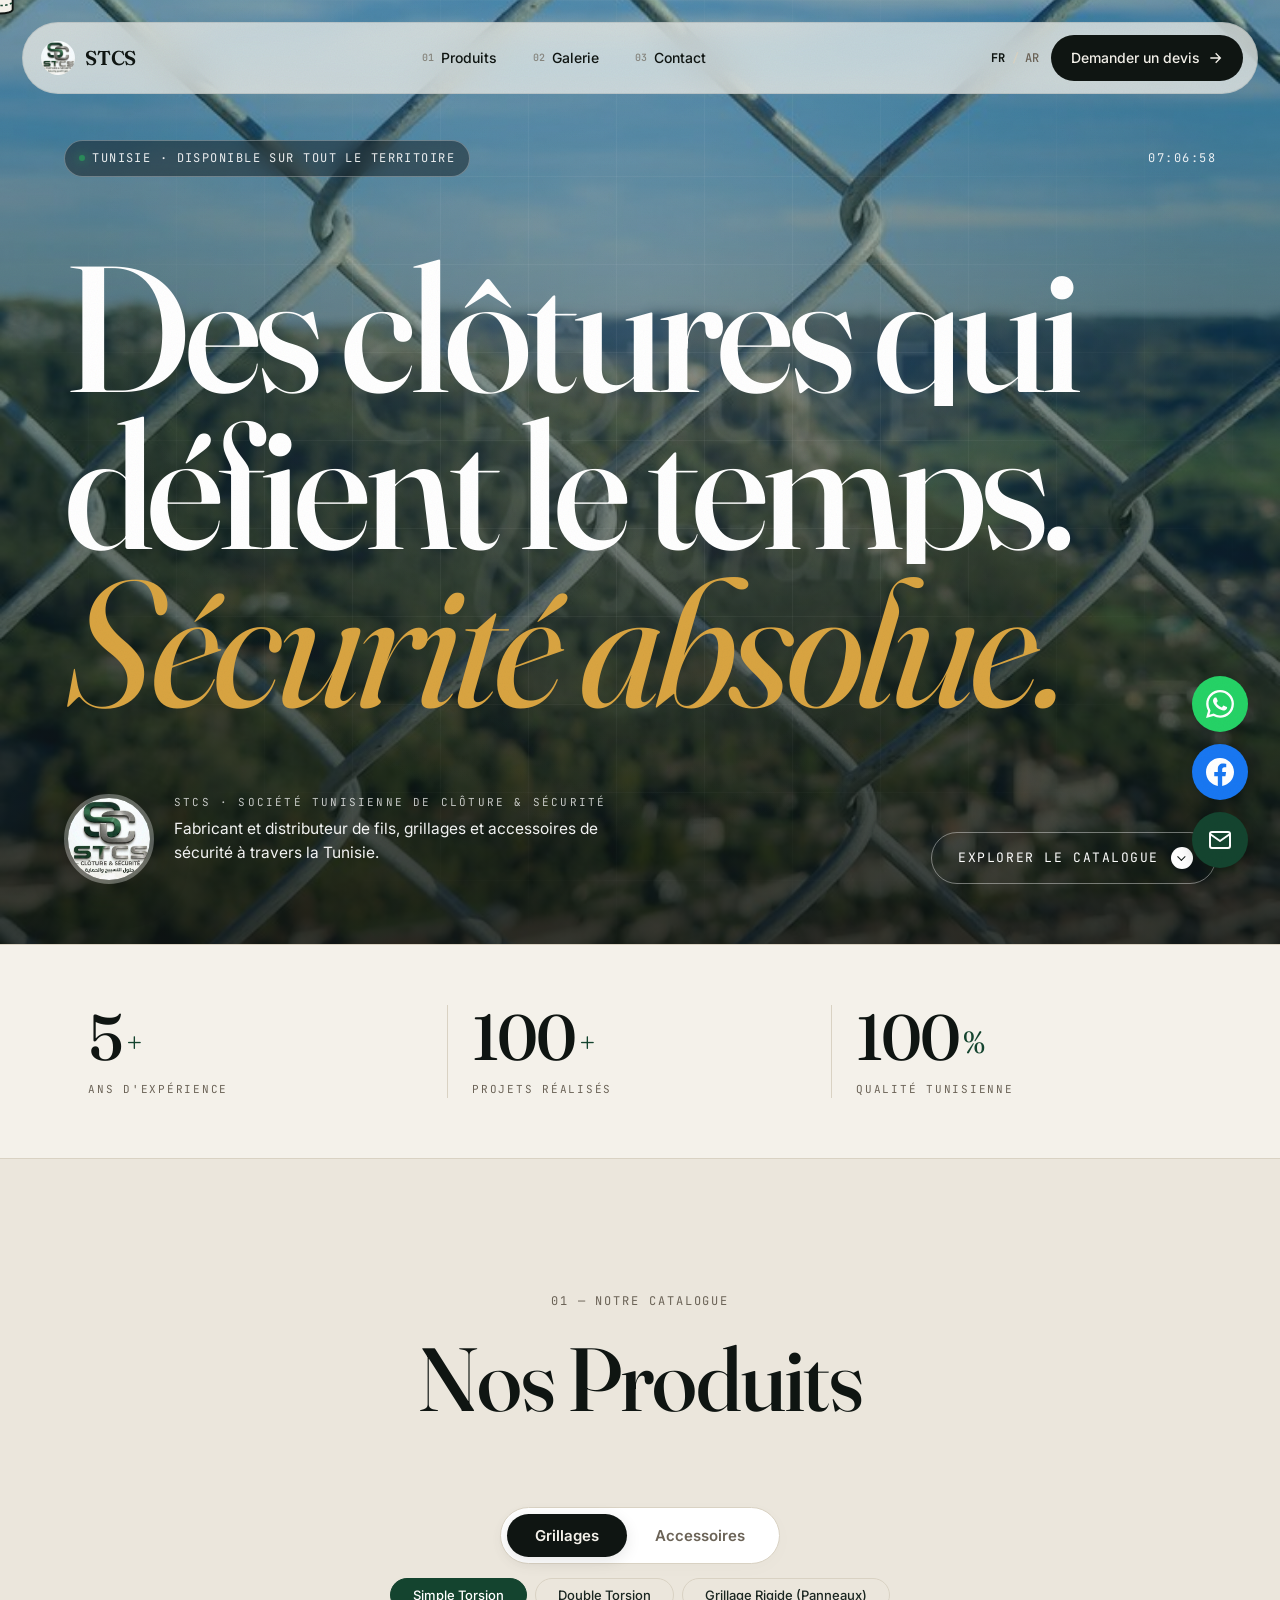
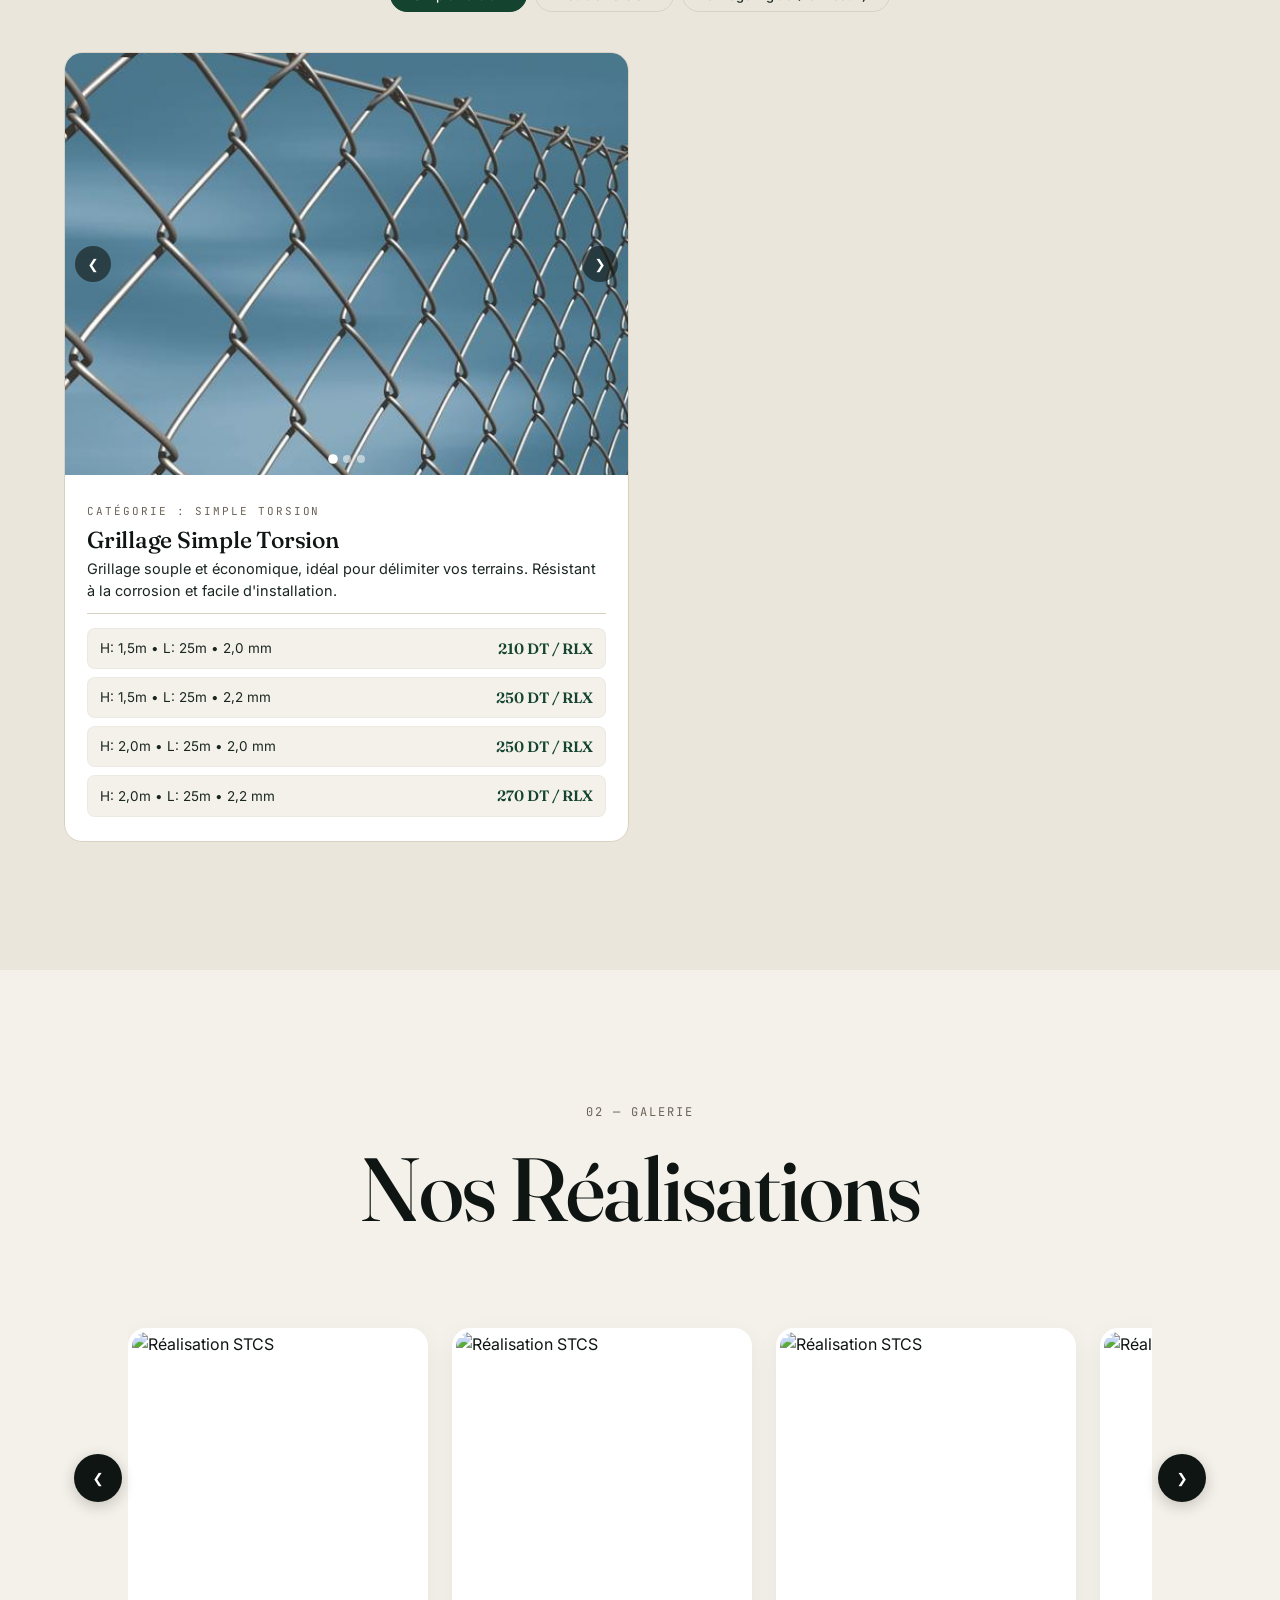
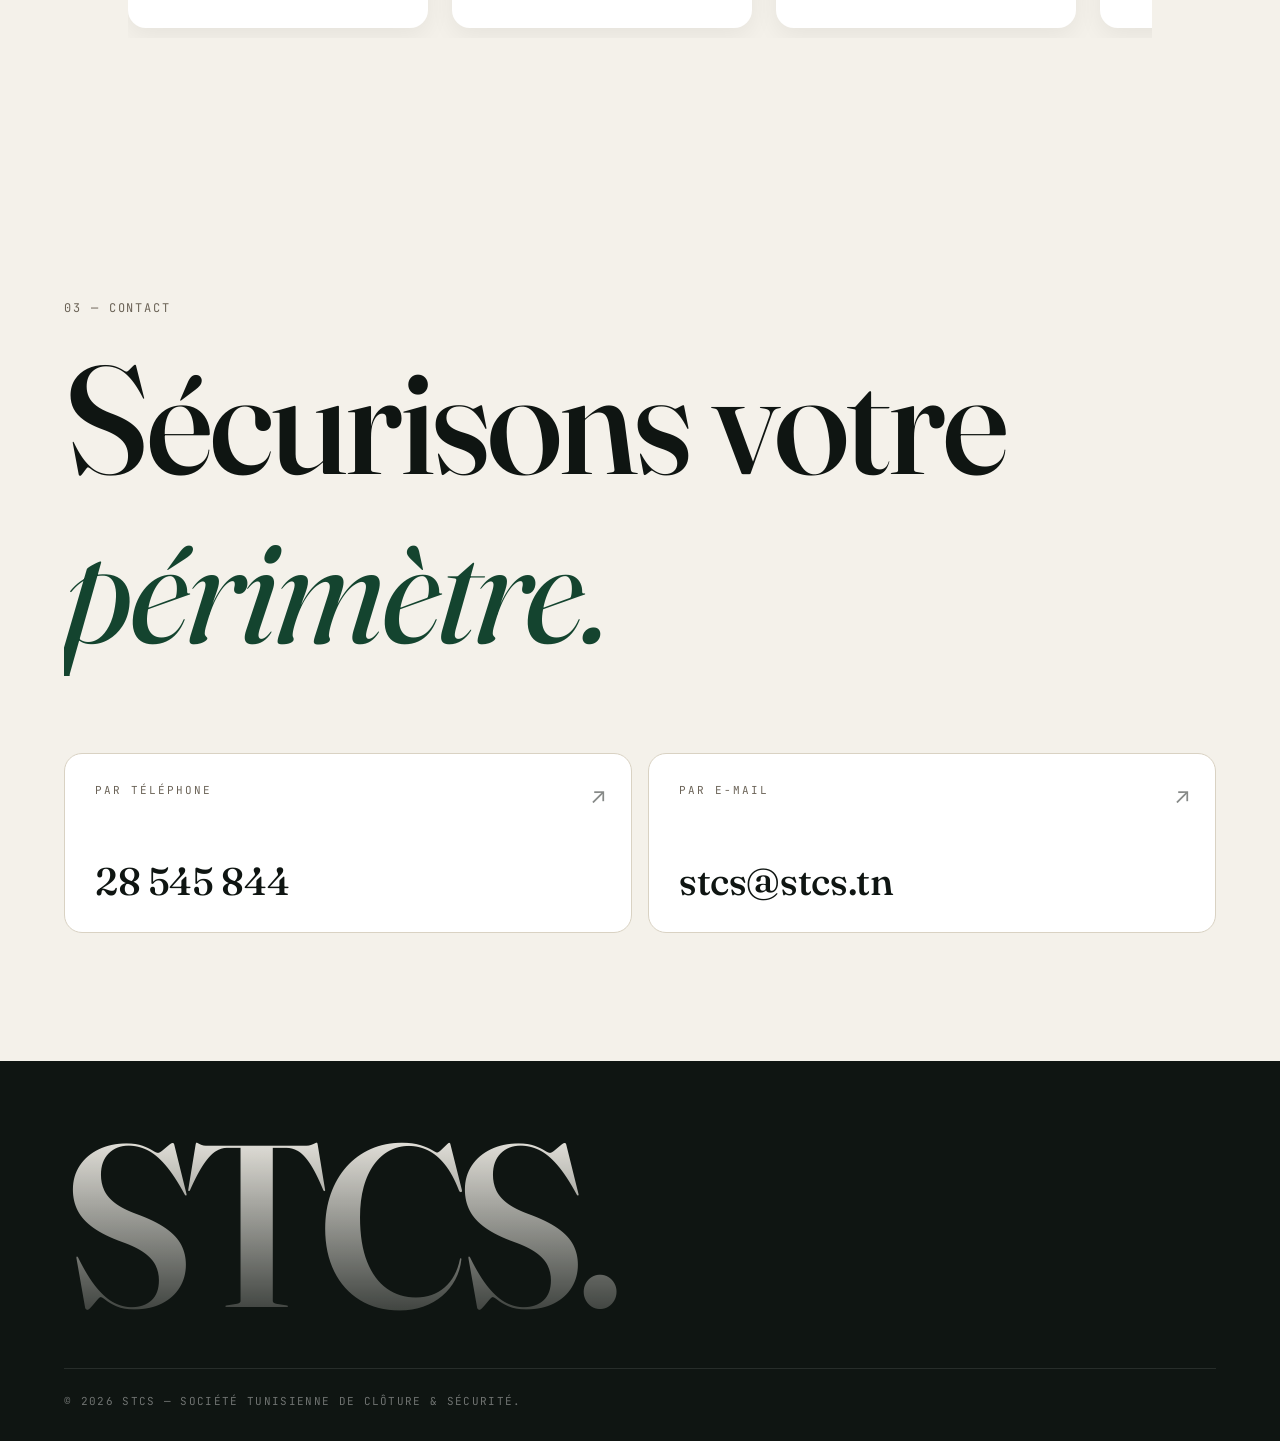
==== index.html @ 4948c21e "Update index.html" ====
<!doctype html>
<html lang="fr">
<head>
<meta charset="utf-8" />
<meta name="viewport" content="width=device-width,initial-scale=1" />
<title>STCS — Clôture & Sécurité</title>
<meta name="description" content="STCS — Société Tunisienne de Clôture & Sécurité. Grillage, fil galvanisé, fil barbelé et solutions de sécurité en Tunisie." />
<link rel="preconnect" href="https://fonts.googleapis.com">
<link rel="preconnect" href="https://fonts.gstatic.com" crossorigin>
<link href="https://fonts.googleapis.com/css2?family=Fraunces:opsz,wght@9..144,400;500;600;700&family=Inter:wght@300;400;500;600;700&family=JetBrains+Mono:wght@400;500&display=swap" rel="stylesheet">
<link rel="stylesheet" href="styles.css" />
<link rel="icon" type="image/jpeg" href="assets/brand/logo.jpg" />
</head>
<body>

<div class="grain" aria-hidden="true"></div>
<div class="cursor" id="cursor" aria-hidden="true"></div>
<div class="scroll-progress" id="scrollProgress" aria-hidden="true"></div>

<!-- Preloader -->
<div class="preloader" id="preloader">
  <div class="preloader-inner">
    <div class="preloader-logo">
      <span class="pl-letter">S</span><span class="pl-letter">T</span><span class="pl-letter">C</span><span class="pl-letter">S</span>
    </div>
    <div class="preloader-bar"><span></span></div>
    <p class="preloader-caption">Clôture &amp; Sécurité</p>
  </div>
</div>

<!-- NAV -->
<header class="nav" id="nav">
  <a href="#top" class="nav-brand">
    <img src="assets/brand/logo.jpg" alt="Logo STCS" />
    <span>STCS</span>
  </a>
  <nav class="nav-links">
    <a href="#products"><span>01</span> Produits</a>
    <a href="#gallery"><span>02</span> Galerie</a>
    <a href="#contact"><span>03</span> Contact</a>
  </nav>
  <div class="nav-actions">
    <div class="lang-switcher">
      <a href="index.html" class="active">FR</a>
      <span class="separator">/</span>
      <a href="index-ar.html">AR</a>
    </div>
    <a href="javascript:void(0)" onclick="ouvrirModale('modale-devis')" class="nav-cta">
      <span>Demander un devis</span>
      <svg viewBox="0 0 24 24" width="16" height="16" fill="none" stroke="currentColor" stroke-width="2"><path d="M5 12h14M13 5l7 7-7 7"/></svg>
    </a>
  </div>
</header>

<main id="top">

  <!-- HERO -->
  <section class="hero">
    <div class="hero-bg" aria-hidden="true">
      <div class="hero-overlay"></div>
      <div class="hero-grid"></div>
    </div>
    <div class="hero-meta">
      <span class="pill"><i></i> Tunisie · Disponible sur tout le territoire</span>
      <span class="clock" id="clock">--:--:--</span>
    </div>
    <h1 class="hero-title">
      <span class="line"><span class="reveal">Des clôtures qui</span></span>
      <span class="line"><span class="reveal">défient le temps.</span></span>
      <span class="line"><span class="reveal"><em>Sécurité absolue.</em></span></span>
    </h1>
    <div class="hero-foot">
      <div class="hero-brand">
        <img src="assets/brand/logo.jpg" alt="STCS logo" class="hero-logo" />
        <div>
          <p class="hero-kicker">STCS · Société Tunisienne de Clôture &amp; Sécurité</p>
          <p class="hero-sub">Fabricant et distributeur de fils, grillages et accessoires de sécurité à travers la Tunisie.</p>
        </div>
      </div>
      <a href="#products" class="scroll-hint">
        <span>Explorer le catalogue</span>
        <span class="scroll-hint-arrow"></span>
      </a>
    </div>
  </section>

  <!-- STATS -->
  <section class="stats">
    <div class="stat"><span class="stat-num">5</span><span class="plus">+</span><p>Ans d'expérience</p></div>
    <div class="stat"><span class="stat-num">100</span><span class="plus">+</span><p>Projets réalisés</p></div>
    <div class="stat"><span class="stat-num">100</span><span class="plus">%</span><p>Qualité tunisienne</p></div>
  </section>

  <!-- PRODUCTS & FILTERS -->
  <section class="products" id="products">
    <div class="section-head" style="text-align: center;">
      <span class="eyebrow">01 — Notre Catalogue</span>
      <h2 class="section-title" style="margin-bottom: 20px;">
        <span class="reveal-line">Nos Produits</span>
      </h2>
    </div>

    <!-- UI FILTRES -->
    <div class="catalog-filters">
      <div class="filter-group">
        <button class="filter-btn is-active" data-cat="grillages">Grillages</button>
        <button class="filter-btn" data-cat="accessoires">Accessoires</button>
      </div>
      <div class="sub-filter-group" id="subFilters">
        <button class="sub-filter-btn is-active" data-subcat="simple">Simple Torsion</button>
        <button class="sub-filter-btn" data-subcat="double">Double Torsion</button>
        <button class="sub-filter-btn" data-subcat="rigide">Grillage Rigide (Panneaux)</button>
      </div>
    </div>

    <div class="product-grid" id="productGrid">

      <!-- 1. Grillage Simple Torsion -->
      <article class="product-card" data-cat="grillages" data-subcat="simple">
        <div class="pc-media">
          <div class="carousel-container">
            <div class="carousel-slide"><img src="assets/products/simple%20torsion.jpg" alt="Grillage Simple Torsion" loading="lazy" /></div>
            <div class="carousel-slide"><img src="assets/products/simple%20torsion1.jpg" alt="Grillage Simple Torsion" loading="lazy" /></div>
            <div class="carousel-slide"><img src="assets/products/simple%20torsion2.jpg" alt="Grillage Simple Torsion" loading="lazy" /></div>
          </div>
          <button class="carousel-btn carousel-prev">&#10094;</button>
          <button class="carousel-btn carousel-next">&#10095;</button>
          <div class="carousel-dots">
            <button class="carousel-dot active"></button>
            <button class="carousel-dot"></button>
            <button class="carousel-dot"></button>
          </div>
        </div>
        <div class="pc-body">
          <div>
            <span class="pc-cat">Catégorie : Simple Torsion</span>
            <h3>Grillage Simple Torsion</h3>
            <p>Grillage souple et économique, idéal pour délimiter vos terrains. Résistant à la corrosion et facile d'installation.</p>
          </div>
          <div class="product-specs-list">
            <div class="spec-row"><span>H: 1,5m • L: 25m • 2,0 mm</span> <strong class="spec-price">210 DT / RLX</strong></div>
            <div class="spec-row"><span>H: 1,5m • L: 25m • 2,2 mm</span> <strong class="spec-price">250 DT / RLX</strong></div>
            <div class="spec-row"><span>H: 2,0m • L: 25m • 2,0 mm</span> <strong class="spec-price">250 DT / RLX</strong></div>
            <div class="spec-row"><span>H: 2,0m • L: 25m • 2,2 mm</span> <strong class="spec-price">270 DT / RLX</strong></div>
          </div>
        </div>
      </article>

      <!-- 2. Grillage Double Torsion -->
      <article class="product-card" data-cat="grillages" data-subcat="double" style="display:none;">
        <div class="pc-media">
          <div class="carousel-container">
            <div class="carousel-slide"><img src="assets/products/double%20torsion.jpg" alt="Grillage Double Torsion" loading="lazy" /></div>
            <div class="carousel-slide"><img src="assets/products/double%20torsion1.jpg" alt="Grillage Double Torsion" loading="lazy" /></div>
            <div class="carousel-slide"><img src="assets/products/double%20torsion2.png" alt="Grillage Double Torsion" loading="lazy" /></div>
          </div>
          <button class="carousel-btn carousel-prev">&#10094;</button>
          <button class="carousel-btn carousel-next">&#10095;</button>
          <div class="carousel-dots">
            <button class="carousel-dot active"></button>
            <button class="carousel-dot"></button>
            <button class="carousel-dot"></button>
          </div>
        </div>
        <div class="pc-body">
          <div>
            <span class="pc-cat">Catégorie : Double Torsion</span>
            <h3>Grillage Double Torsion</h3>
            <p>Maillage ultra-robuste conçu pour un usage intensif, les murs de soutènement et une protection maximale contre les intrusions.</p>
          </div>
          <div class="product-specs-list">
            <div class="spec-row"><span>H: 2,0m • L: 50m • 1,6 mm</span> <strong class="spec-price">320 DT / RLX</strong></div>
            <div class="spec-row"><span>H: 1,5m • L: 50m • 1,6 mm</span> <strong class="spec-price">220 DT / RLX</strong></div>
            <div class="spec-row"><span>G.M • H: 2,0m • L: 20m • 2,0 mm</span> <strong class="spec-price">135 DT / RLX</strong></div>
            <div class="spec-row"><span>G.M • H: 1,5m • L: 20m • 2,0 mm</span> <strong class="spec-price">120 DT / RLX</strong></div>
          </div>
        </div>
      </article>

      <!-- 3. Grillage Rigide (Panneaux) -->
      <article class="product-card" data-cat="grillages" data-subcat="rigide" style="display:none;">
        <div class="pc-media">
          <div class="carousel-container">
            <div class="carousel-slide"><img src="assets/products/panneau-1.jpg" alt="Panneau Rigide" loading="lazy" /></div>
            <div class="carousel-slide"><img src="assets/products/panneau-2.jpg" alt="Panneau Rigide" loading="lazy" /></div>
          </div>
          <button class="carousel-btn carousel-prev">&#10094;</button>
          <button class="carousel-btn carousel-next">&#10095;</button>
          <div class="carousel-dots">
            <button class="carousel-dot active"></button>
            <button class="carousel-dot"></button>
          </div>
        </div>
        <div class="pc-body">
          <div>
            <span class="pc-cat">Catégorie : Grillage Rigide</span>
            <h3>Panneaux Rigides</h3>
            <p>Clôture moderne en treillis soudé conçue pour allier robustesse, durabilité et apparence professionnelle.</p>
          </div>
          <div class="product-specs-list">
            <div class="spec-row"><span>H: 1,5m • L: 2,5m • 4 mm</span> <strong class="spec-price">140 DT / Panneau</strong></div>
            <div class="spec-row"><span>H: 2,0m • L: 2,5m • 4 mm</span> <strong class="spec-price">160 DT / Panneau</strong></div>
          </div>
        </div>
      </article>

      <!-- 4. Fil Barbelé -->
      <article class="product-card" data-cat="accessoires" style="display:none;">
        <div class="pc-media">
          <div class="carousel-container">
            <div class="carousel-slide"><img src="assets/products/fil-barbele-1.jpg" alt="Fil Barbelé" loading="lazy" /></div>
            <div class="carousel-slide"><img src="assets/products/fil-barbele-2.jpg" alt="Fil Barbelé" loading="lazy" /></div>
          </div>
          <button class="carousel-btn carousel-prev">&#10094;</button>
          <button class="carousel-btn carousel-next">&#10095;</button>
          <div class="carousel-dots">
            <button class="carousel-dot active"></button>
            <button class="carousel-dot"></button>
          </div>
        </div>
        <div class="pc-body">
          <div>
            <span class="pc-cat">Catégorie : Accessoires</span>
            <h3>Fil Barbelé</h3>
            <p>Fil barbelé offrant une résistance maximale. Commercialisé au rouleau (RLX) pour sécuriser vos périmètres.</p>
          </div>
          <div class="product-specs-list">
            <div class="spec-row"><span>Longueur : 200m • 1,6 mm</span> <strong class="spec-price">60 DT / RLX</strong></div>
            <div class="spec-row"><span>Longueur : 200m • 1,8 mm</span> <strong class="spec-price">80 DT / RLX</strong></div>
          </div>
        </div>
      </article>

      <!-- 5. Fil Galvanisé -->
      <article class="product-card" data-cat="accessoires" style="display:none;">
        <div class="pc-media">
          <div class="carousel-container">
            <div class="carousel-slide"><img src="assets/products/fil-galvanise-1.jpg" alt="Fil Galvanisé" loading="lazy" /></div>
            <div class="carousel-slide"><img src="assets/products/fil-galvanise-2.jpg" alt="Fil Galvanisé" loading="lazy" /></div>
            <div class="carousel-slide"><img src="assets/products/fil-galvanise-3.jpg" alt="Fil Galvanisé" loading="lazy" /></div>
          </div>
          <button class="carousel-btn carousel-prev">&#10094;</button>
          <button class="carousel-btn carousel-next">&#10095;</button>
          <div class="carousel-dots">
            <button class="carousel-dot active"></button>
            <button class="carousel-dot"></button>
            <button class="carousel-dot"></button>
          </div>
        </div>
        <div class="pc-body">
          <div>
            <span class="pc-cat">Catégorie : Accessoires</span>
            <h3>Fil Galvanisé</h3>
            <p>Fil lisse galvanisé à chaud, idéal comme fil de tension ou usage agricole. Vendu au poids (kg).</p>
          </div>
          <div class="product-specs-list">
            <div class="spec-row"><span>Épaisseur : 1,3 mm</span> <strong class="spec-price">6.5 DT / kg</strong></div>
            <div class="spec-row"><span>Épaisseur : 2,7 mm</span> <strong class="spec-price">6 DT / kg</strong></div>
            <div class="spec-row"><span>Épaisseur : 4,9 mm</span> <strong class="spec-price">5 DT / kg</strong></div>
          </div>
        </div>
      </article>

    </div>
  </section>

  <!-- GALERIE D'IMAGES SLIDER -->
  <section class="gallery" id="gallery">
    <div class="section-head" style="text-align: center;">
      <span class="eyebrow">02 — Galerie</span>
      <h2 class="section-title" style="margin-bottom: 20px;">
        <span class="reveal-line">Nos Réalisations</span>
      </h2>
    </div>
    
    <div class="gallery-slider-wrapper">
      <button class="gallery-arrow gallery-prev" aria-label="Précédent">&#10094;</button>
      
      <div class="gallery-track" id="galleryTrack">
        <!-- Les noms de fichiers doivent correspondre exactement à ceux présents dans le dossier images-catalogue -->
        <div class="gallery-item"><img src="assets/images-catalogue/20982cc2-c19c-4219-8c89-cc1c63fee3d7.jpg" alt="Réalisation STCS" loading="lazy"></div>
        <div class="gallery-item"><img src="assets/images-catalogue/3bbed116-a3bd-44f8-a8c8-9ad8b4cfa02e.jpg" alt="Réalisation STCS" loading="lazy"></div>
        <div class="gallery-item"><img src="assets/images-catalogue/3d64b174-d910-4d99-a7f7-183e6d06b529.jpg" alt="Réalisation STCS" loading="lazy"></div>
        <div class="gallery-item"><img src="assets/images-catalogue/3ecfc0c2-a2b8-41d0-ab72-cc8af019879b.jpg" alt="Réalisation STCS" loading="lazy"></div>
        <div class="gallery-item"><img src="assets/images-catalogue/520d0a71-1371-4eac-9f3b-93aa6c4d9c35.jpg" alt="Réalisation STCS" loading="lazy"></div>
        <div class="gallery-item"><img src="assets/images-catalogue/540ce16c-b070-4b2f-814c-90aeb300b769.jpg" alt="Réalisation STCS" loading="lazy"></div>
        <div class="gallery-item"><img src="assets/images-catalogue/54de8536-58e6-4b68-af38-03b752409057.jpg" alt="Réalisation STCS" loading="lazy"></div>
        <div class="gallery-item"><img src="assets/images-catalogue/61843a8c-b379-45bf-be97-400a5e32a5f9.jpg" alt="Réalisation STCS" loading="lazy"></div>
        <div class="gallery-item"><img src="assets/images-catalogue/6b3ff609-3665-49e1-aca3-527490ded0ed.jpg" alt="Réalisation STCS" loading="lazy"></div>
        <div class="gallery-item"><img src="assets/images-catalogue/76d2297f-5da6-4991-bf80-dba9a239b669.jpg" alt="Réalisation STCS" loading="lazy"></div>
        <div class="gallery-item"><img src="assets/images-catalogue/a3a17b51-1d09-4101-9da6-70420243a998.jpg" alt="Réalisation STCS" loading="lazy"></div>
        <div class="gallery-item"><img src="assets/images-catalogue/a8155929-8661-4ff7-803f-c7968302a473.jpg" alt="Réalisation STCS" loading="lazy"></div>
        <div class="gallery-item"><img src="assets/images-catalogue/b02d3769-f992-401d-81f5-24158449786b.jpg" alt="Réalisation STCS" loading="lazy"></div>
        <div class="gallery-item"><img src="assets/images-catalogue/b755da51-4420-4193-8458-62cc646b0237.jpg" alt="Réalisation STCS" loading="lazy"></div>
        <div class="gallery-item"><img src="assets/images-catalogue/b999b80c-f826-44c4-afe3-ed36bea50bb5.jpg" alt="Réalisation STCS" loading="lazy"></div>
        <div class="gallery-item"><img src="assets/images-catalogue/bc7624f3-8d6f-4463-b8bb-d7a6725439ed.jpg" alt="Réalisation STCS" loading="lazy"></div>
        <div class="gallery-item"><img src="assets/images-catalogue/bcebdb94-44e9-4076-ab97-23f984b6860d.jpg" alt="Réalisation STCS" loading="lazy"></div>
        <div class="gallery-item"><img src="assets/images-catalogue/cef9cb5e-80ea-44fc-8cd5-2a4676541f6e.jpg" alt="Réalisation STCS" loading="lazy"></div>
        <div class="gallery-item"><img src="assets/images-catalogue/defe9818-6178-4f75-b6ed-91019d9abf98.jpg" alt="Réalisation STCS" loading="lazy"></div>
        <div class="gallery-item"><img src="assets/images-catalogue/e4e7de17-d385-4b2a-be4e-e73ed8fd98ee.jpg" alt="Réalisation STCS" loading="lazy"></div>
        <div class="gallery-item"><img src="assets/images-catalogue/ffaed66a-e999-4f5f-b8d8-3370283713b5.jpg" alt="Réalisation STCS" loading="lazy"></div>
      </div>
      
      <button class="gallery-arrow gallery-next" aria-label="Suivant">&#10095;</button>
    </div>
  </section>

  <!-- CONTACT -->
  <section class="contact" id="contact">
    <div class="section-head">
      <span class="eyebrow">03 — Contact</span>
      <h2 class="section-title section-title--xl"><span class="reveal-line">Sécurisons votre</span><span class="reveal-line"><em>périmètre.</em></span></h2>
    </div>
    <div class="contact-grid">
      <a class="contact-tile" href="tel:+21628545844"><span class="ct-label">Par téléphone</span><strong dir="ltr">28 545 844</strong><span class="ct-arrow">↗</span></a>
      <a class="contact-tile" href="mailto:stcs@stcs.tn"><span class="ct-label">Par e-mail</span><strong dir="ltr">stcs@stcs.tn</strong><span class="ct-arrow">↗</span></a>
    </div>
  </section>

  <!-- FOOTER -->
  <footer class="footer">
    <div class="footer-top"><h3 class="footer-mark">STCS.</h3></div>
    <div class="footer-bottom"><span>© <span id="year"></span> STCS — Société Tunisienne de Clôture &amp; Sécurité.</span></div>
  </footer>
</main>

<!-- LIGHTBOX GALERIE -->
<div id="lightbox" class="lightbox">
  <span class="lightbox-close" aria-label="Fermer">&times;</span>
  <button class="lightbox-btn lightbox-prev" aria-label="Précédent">&#10094;</button>
  <img id="lightbox-img" src="" alt="Image agrandie" />
  <button class="lightbox-btn lightbox-next" aria-label="Suivant">&#10095;</button>
</div>

<!-- MODALE DEVIS MULTI-ARTICLES -->
<div id="modale-devis" class="modale">
  <div class="modale-contenu" style="max-width: 550px;">
    <span class="modale-fermer" onclick="fermerModale('modale-devis')">&times;</span>
    <div class="modale-header">
      <h3>Calculateur de Devis</h3>
    </div>
    
    <div style="display: flex; flex-direction: column; gap: 16px; padding-bottom: 20px; border-bottom: 2px solid var(--line);">
      <div>
        <label for="devis-produit" style="font-size: 14px; font-weight: 500; color: var(--ink); margin-bottom: 8px; display: block;">1. Choisissez votre produit</label>
        <select id="devis-produit" style="width: 100%; padding: 12px; border-radius: 8px; border: 1px solid var(--line); font-family: var(--f-sans);">
          <optgroup label="Grillage Simple Torsion">
            <option value="st-1" data-longueur="25" data-prix="210" data-unite="rouleaux">Simple Torsion (H:1,5m / 2,0mm) - 210 DT</option>
            <option value="st-2" data-longueur="25" data-prix="250" data-unite="rouleaux">Simple Torsion (H:1,5m / 2,2mm) - 250 DT</option>
            <option value="st-3" data-longueur="25" data-prix="250" data-unite="rouleaux">Simple Torsion (H:2,0m / 2,0mm) - 250 DT</option>
            <option value="st-4" data-longueur="25" data-prix="270" data-unite="rouleaux">Simple Torsion (H:2,0m / 2,2mm) - 270 DT</option>
          </optgroup>
          <optgroup label="Grillage Double Torsion">
            <option value="dt-1" data-longueur="50" data-prix="320" data-unite="rouleaux">Double Torsion (H:2,0m / 1,6mm) - 320 DT</option>
            <option value="dt-2" data-longueur="50" data-prix="220" data-unite="rouleaux">Double Torsion (H:1,5m / 1,6mm) - 220 DT</option>
            <option value="dt-3" data-longueur="20" data-prix="135" data-unite="rouleaux">Double Torsion G.M (H:2,0m / 2,0mm) - 135 DT</option>
            <option value="dt-4" data-longueur="20" data-prix="120" data-unite="rouleaux">Double Torsion G.M (H:1,5m / 2,0mm) - 120 DT</option>
          </optgroup>
          <optgroup label="Panneaux Rigides">
            <option value="pr-1" data-longueur="2.5" data-prix="140" data-unite="panneaux">Panneau Rigide (H:1,5m / 4mm) - 140 DT</option>
            <option value="pr-2" data-longueur="2.5" data-prix="160" data-unite="panneaux">Panneau Rigide (H:2,0m / 4mm) - 160 DT</option>
          </optgroup>
          <optgroup label="Accessoires (Fils)">
            <option value="fb-1" data-longueur="200" data-prix="60" data-unite="rouleaux">Fil Barbelé (200m / 1,6mm) - 60 DT</option>
            <option value="fb-2" data-longueur="200" data-prix="80" data-unite="rouleaux">Fil Barbelé (200m / 1,8mm) - 80 DT</option>
            <option value="fg-1" data-longueur="1" data-prix="6.5" data-unite="kg">Fil Galvanisé (1,3mm) - 6.5 DT / kg</option>
            <option value="fg-2" data-longueur="1" data-prix="6" data-unite="kg">Fil Galvanisé (2,7mm) - 6.0 DT / kg</option>
            <option value="fg-3" data-longueur="1" data-prix="5" data-unite="kg">Fil Galvanisé (4,9mm) - 5.0 DT / kg</option>
          </optgroup>
        </select>
      </div>

      <div>
        <label for="devis-longueur" style="font-size: 14px; font-weight: 500; color: var(--ink); margin-bottom: 8px; display: block;">2. Périmètre (en m) ou Quantité (en kg)</label>
        <input type="number" id="devis-longueur" placeholder="Ex: 580 (mètres) ou 15 (kg)" min="1" style="width: 100%; padding: 12px; border-radius: 8px; border: 1px solid var(--line); font-family: var(--f-sans);">
      </div>

      <button onclick="ajouterArticleDevis()" style="background: var(--bg-2); color: var(--ink); border: 1px solid var(--line); padding: 12px; border-radius: 100px; font-weight: 600; font-size: 14px; cursor: pointer; transition: background 0.3s;">
        + Ajouter cet article
      </button>
    </div>

    <div id="zone-panier" style="display: none; padding-top: 20px;">
      <h4 style="margin: 0 0 16px; font-family: var(--f-display); color: var(--ink); font-size: 20px;">Détails de votre devis</h4>
      
      <ul id="panier-liste" style="list-style: none; padding: 0; margin: 0 0 20px; max-height: 250px; overflow-y: auto;"></ul>

      <div style="background: var(--bg-2); padding: 16px 20px; border-radius: 12px; display: flex; justify-content: space-between; align-items: center; margin-bottom: 16px;">
        <span style="font-weight: 600; color: var(--ink-2);">Prix Total Estimé :</span>
        <strong id="panier-total-prix" style="font-size: 22px; color: var(--ink);">0.00 DT</strong>
      </div>

      <button onclick="finaliserDemandeDevis()" style="width: 100%; background: var(--green); color: var(--white); padding: 16px; border-radius: 100px; font-weight: 600; font-size: 16px; cursor: pointer; border: none; transition: background 0.3s; display: flex; justify-content: center; align-items: center; gap: 8px;">
        Demander un devis final
        <svg viewBox="0 0 24 24" width="18" height="18" fill="none" stroke="currentColor" stroke-width="2"><path d="M5 12h14M13 5l7 7-7 7"/></svg>
      </button>
    </div>
  </div>
</div>

<!-- BOUTONS SOCIAUX FLOTTANTS -->
<div class="social-float">
  <a href="https://wa.me/21628545844" class="social-btn social-btn--wa" target="_blank" rel="noopener noreferrer" aria-label="Contactez-nous sur WhatsApp">
    <svg viewBox="0 0 24 24" width="28" height="28" fill="currentColor"><path d="M17.472 14.382c-.297-.149-1.758-.867-2.03-.967-.273-.099-.471-.148-.67.15-.197.297-.767.966-.94 1.164-.173.199-.347.223-.644.075-.297-.15-1.255-.463-2.39-1.475-.883-.788-1.48-1.761-1.653-2.059-.173-.297-.018-.458.13-.606.134-.133.298-.347.446-.52.149-.174.198-.298.298-.497.099-.198.05-.371-.025-.52-.075-.149-.669-1.612-.916-2.207-.242-.579-.487-.5-.669-.51a12.8 12.8 0 0 0-.57-.01c-.198 0-.52.074-.792.372-.272.297-1.04 1.016-1.04 2.479 0 1.462 1.065 2.875 1.213 3.074.149.198 2.096 3.2 5.077 4.487.709.306 1.262.489 1.694.625.712.227 1.36.195 1.871.118.571-.085 1.758-.719 2.006-1.413.248-.694.248-1.289.173-1.413-.074-.124-.272-.198-.57-.347m-5.421 7.403h-.004a9.87 9.87 0 0 1-5.031-1.378l-.361-.214-3.741.982.998-3.648-.235-.374a9.86 9.86 0 0 1-1.51-5.26c.001-5.45 4.436-9.884 9.888-9.884 2.64 0 5.122 1.03 6.988 2.898a9.825 9.825 0 0 1 2.893 6.994c-.003 5.45-4.437 9.884-9.885 9.884m8.413-18.297A11.815 11.815 0 0 0 12.05 0C5.495 0 .16 5.335.157 11.892c0 2.096.547 4.142 1.588 5.945L.057 24l6.305-1.654a11.882 11.882 0 0 0 5.683 1.448h.005c6.554 0 11.89-5.335 11.893-11.893a11.821 11.821 0 0 0-3.48-8.413Z"/></svg>
  </a>
  <a href="https://www.facebook.com/profile.php?id=61593095852095" class="social-btn social-btn--fb" target="_blank" rel="noopener noreferrer" aria-label="Visitez notre page Facebook">
    <svg viewBox="0 0 24 24" width="28" height="28" fill="currentColor"><path d="M24 12.073c0-6.627-5.373-12-12-12s-12 5.373-12 12c0 5.99 4.388 10.954 10.125 11.854v-8.385H7.078v-3.469h3.047V9.43c0-3.007 1.792-4.669 4.533-4.669 1.312 0 2.686.235 2.686.235v2.953H15.83c-1.491 0-1.956.925-1.956 1.874v2.25h3.328l-.532 3.469h-2.796v8.385C19.612 23.027 24 18.062 24 12.073z"/></svg>
  </a>
  <a href="mailto:stcs@stcs.tn" class="social-btn social-btn--mail" aria-label="Envoyez-nous un e-mail">
    <svg viewBox="0 0 24 24" width="24" height="24" fill="none" stroke="currentColor" stroke-width="2" stroke-linecap="round" stroke-linejoin="round"><path d="M4 4h16c1.1 0 2 .9 2 2v12c0 1.1-.9 2-2 2H4c-1.1 0-2-.9-2-2V6c0-1.1.9-2 2-2z"></path><polyline points="22,6 12,13 2,6"></polyline></svg>
  </a>
</div>

<script src="https://unpkg.com/@studio-freight/lenis@1.0.42/dist/lenis.min.js"></script>
<script src="script.js"></script>
</body>
</html>
---- styles.css ----
/* ============================================
   STCS — Portfolio site
   Palette: deep green + metallic silver + cream
   ============================================ */

/* ---------- Tokens ---------- */
:root{
  --bg: #f4f1ea;         
  --bg-2: #ebe6dc;
  --ink: #0f1512;        
  --ink-2: #1a2621;
  --mute: #6b6357;
  --line: #d9d2c3;
  --green: #14442f;      
  --green-2: #1c5a3e;
  --green-glow: #2a8a5a;
  --silver: #b8bcbe;
  --silver-2: #8e9497;
  --accent: #d9a441;     
  --white: #ffffff;

  --f-display: "Fraunces", ui-serif, Georgia, serif;
  --f-sans: "Inter", ui-sans-serif, system-ui, sans-serif;
  --f-mono: "JetBrains Mono", ui-monospace, monospace;

  --pad-x: clamp(20px, 5vw, 80px);
  --radius: 18px;
  --ease: cubic-bezier(.2,.7,.15,1);
  --ease-out: cubic-bezier(.16,1,.3,1);
}

/* ---------- Base ---------- */
*, *::before, *::after { box-sizing: border-box; }
html, body { margin:0; padding:0; }
html { -webkit-font-smoothing: antialiased; text-rendering: optimizeLegibility; scroll-behavior:auto; }
body{
  background: var(--bg);
  color: var(--ink);
  font-family: var(--f-sans);
  font-size: 16px;
  line-height: 1.55;
  overflow-x: hidden;
  cursor: none;
}
a { color: inherit; text-decoration: none; }
img { display:block; max-width:100%; height:auto; }
button { font-family: inherit; cursor: none; border: none; background: none; }
::selection { background: var(--green); color: var(--bg); }

/* Lenis */
html.lenis { height: auto; }
.lenis.lenis-smooth { scroll-behavior: auto !important; }
.lenis.lenis-smooth [data-lenis-prevent] { overscroll-behavior: contain; }
.lenis.lenis-stopped { overflow: hidden; }

section { padding: clamp(80px,10vw,140px) var(--pad-x); position: relative; }
.eyebrow{
  font-family: var(--f-mono);
  font-size: 12px;
  letter-spacing: .16em;
  text-transform: uppercase;
  color: var(--mute);
  display:inline-flex; align-items:center; gap:.6em;
}
.eyebrow--light { color: rgba(255,255,255,.65); }
.section-head { max-width: 1400px; margin: 0 auto clamp(40px, 6vw, 80px); }
.section-title{
  font-family: var(--f-display);
  font-weight: 500;
  font-size: clamp(42px, 7vw, 108px);
  line-height: .95;
  letter-spacing: -0.02em;
  margin: 20px 0 0;
  color: var(--ink);
}
.section-title em { font-style: italic; color: var(--green); font-weight: 400; }
.section-title--light { color: var(--bg); }
.section-title--light em { color: var(--accent); }
.section-title--xl { font-size: clamp(56px, 12vw, 200px); }
.reveal-line { display:block; overflow:hidden; }

.lead{
  font-family: var(--f-display);
  font-size: clamp(20px, 1.6vw, 26px);
  font-weight: 400;
  line-height: 1.45;
  color: var(--ink-2);
  max-width: 60ch;
}
.lead--light { color: rgba(255,255,255,.86); }

/* ---------- Grain & cursor ---------- */
.grain{
  position: fixed; inset: 0; pointer-events: none; z-index: 9998;
  opacity: .06; mix-blend-mode: multiply;
  background-image: url("data:image/svg+xml;utf8,<svg xmlns='http://www.w3.org/2000/svg' width='240' height='240'><filter id='n'><feTurbulence type='fractalNoise' baseFrequency='0.85' numOctaves='2' stitchTiles='stitch'/></filter><rect width='100%25' height='100%25' filter='url(%23n)'/></svg>");
}
.scroll-progress{
  position: fixed; top:0; left:0; height:2px; width:0%;
  background: linear-gradient(90deg, var(--green), var(--accent));
  z-index: 9999; transition: width .1s linear;
}
.cursor{
  position: fixed; top: 0; left: 0; width: 38px; height: 38px; pointer-events: none; z-index: 9999;
  transform: translate(-50%, -50%);
  opacity: 1;
  background-image: url("data:image/svg+xml,%3Csvg xmlns='http://www.w3.org/2000/svg' viewBox='0 0 24 24' fill='none'%3E%3Cellipse cx='12' cy='5' rx='8' ry='2.5' fill='%23b8bcbe' stroke='%230f1512' stroke-width='1.2'/%3E%3Cpath d='M4 5v13c0 1.38 3.58 2.5 8 2.5s8-1.12 8-2.5V5' fill='%23f4f1ea' stroke='%230f1512' stroke-width='1.2'/%3E%3Cpath d='M4 9c0 1.38 3.58 2.5 8 2.5s8-1.12 8-2.5M4 13c0 1.38 3.58 2.5 8 2.5s8-1.12 8-2.5' stroke='%2314442f' stroke-width='1' stroke-dasharray='1.5 1.5'/%3E%3C/svg%3E");
  background-repeat: no-repeat; background-position: center; background-size: contain;
  filter: drop-shadow(0 3px 6px rgba(0,0,0,0.3));
  transition: transform 0.15s ease;
}
.cursor.is-hover { transform: translate(-50%, -50%) scale(1.35) rotate(10deg); }
@media (hover: none){ .cursor { display: none; } body { cursor: auto; } a, button { cursor: pointer; } }

/* ---------- Floating Social Buttons ---------- */
.social-float {
  position: fixed; bottom: 2rem; right: 2rem;
  display: flex; flex-direction: column; gap: 12px;
  z-index: 1000;
}
.social-btn {
  width: 56px; height: 56px; border-radius: 50%;
  display: flex; align-items: center; justify-content: center;
  color: #fff; transition: transform 0.3s ease, box-shadow 0.3s ease, background 0.3s;
  box-shadow: 0 4px 15px rgba(0, 0, 0, 0.2); cursor: pointer;
}
.social-btn:hover { transform: translateY(-3px) scale(1.05); }
.social-btn--wa { background-color: #25D366; }
.social-btn--wa:hover { box-shadow: 0 6px 20px rgba(37, 211, 102, 0.6); }
.social-btn--fb { background-color: #1877F2; }
.social-btn--fb:hover { box-shadow: 0 6px 20px rgba(24, 119, 242, 0.6); }
.social-btn--mail { background-color: var(--green); }
.social-btn--mail:hover { box-shadow: 0 6px 20px rgba(20, 68, 47, 0.6); }
@media (max-width: 640px){
  .social-btn { width: 50px; height: 50px; }
  .social-float { bottom: 1.5rem; right: 1.5rem; }
}

/* ---------- Preloader ---------- */
.preloader{
  position: fixed; inset: 0; background: var(--ink); z-index: 10000;
  display: grid; place-items: center; color: var(--bg);
  transition: transform .9s var(--ease-out), opacity .5s ease .7s;
}
.preloader.is-done { transform: translateY(-100%); opacity: 0; pointer-events: none; }
.preloader-inner{ text-align:center; }
.preloader-logo{
  font-family: var(--f-display); font-weight: 600;
  font-size: clamp(60px, 12vw, 140px); letter-spacing: -.03em; line-height:1;
  display:flex; justify-content:center; gap: .08em;
}
.pl-letter { display:inline-block; opacity:0; transform: translateY(60%); animation: plUp .7s var(--ease-out) forwards; }
.pl-letter:nth-child(1){ animation-delay:.05s; }
.pl-letter:nth-child(2){ animation-delay:.15s; }
.pl-letter:nth-child(3){ animation-delay:.25s; color: var(--green-glow); }
.pl-letter:nth-child(4){ animation-delay:.35s; }
@keyframes plUp { to { opacity:1; transform: translateY(0);} }
.preloader-bar{
  margin: 32px auto 0; width: 200px; height:1px; background: rgba(255,255,255,.15); overflow:hidden;
}
.preloader-bar span{
  display:block; height:100%; width:0; background: var(--bg);
  animation: plBar 1.2s var(--ease-out) forwards .3s;
}
@keyframes plBar { to { width: 100%; } }
.preloader-caption{
  margin-top: 20px; font-family: var(--f-mono); font-size: 11px; letter-spacing: .3em;
  text-transform: uppercase; color: rgba(255,255,255,.5);
  opacity:0; animation: plFade .6s ease forwards .8s;
}
@keyframes plFade { to { opacity:1; } }

/* ---------- Nav ---------- */
.nav{
  position: fixed; top: 22px; left: 22px; right: 22px; z-index: 100;
  display: flex; align-items: center; justify-content: space-between;
  padding: 12px 14px 12px 18px;
  background: rgba(244,241,234,.72);
  backdrop-filter: blur(18px) saturate(1.2);
  -webkit-backdrop-filter: blur(18px) saturate(1.2);
  border: 1px solid rgba(15,21,18,.08);
  border-radius: 100px;
  transition: transform .5s var(--ease), background .3s, box-shadow .3s;
}
.nav.is-hidden { transform: translateY(-120%); }
.nav.is-scrolled { box-shadow: 0 10px 40px -20px rgba(0,0,0,.15); }
.nav-brand{
  display:flex; align-items:center; gap: 10px;
  font-family: var(--f-display); font-weight: 600; font-size: 20px; letter-spacing: -.01em;
}
.nav-brand img{ width: 34px; height: 34px; border-radius: 50%; object-fit: cover; }
.nav-links{ display:flex; gap: 4px; }
.nav-links a{
  padding: 10px 16px; border-radius: 100px; font-size: 14px; font-weight: 500;
  display:inline-flex; align-items:center; gap:.5em; transition: background .25s, color .25s;
  color: var(--ink);
}
.nav-links a span{ font-family: var(--f-mono); font-size: 10px; color: var(--mute); opacity:.7; }
.nav-links a:hover{ background: rgba(15,21,18,.06); }
.nav-actions { display: flex; align-items: center; gap: 12px; }
.lang-switcher { display: flex; align-items: center; gap: 0.4rem; font-family: var(--f-mono); font-size: 12px; font-weight: 500; }
.lang-switcher a { color: var(--mute); transition: color 0.3s ease; }
.lang-switcher a:hover, .lang-switcher a.active { color: var(--ink); font-weight: 700; }
.lang-switcher .separator { color: var(--line); }

.nav-cta{
  display:inline-flex; align-items:center; gap:.5em;
  background: var(--ink); color: var(--bg);
  padding: 12px 20px; border-radius: 100px; font-size: 14px; font-weight: 500;
  transition: transform .3s var(--ease), background .3s;
}
.nav-cta:hover{ background: var(--green); }
.nav-cta svg{ transition: transform .3s var(--ease); }
.nav-cta:hover svg{ transform: translateX(3px); }
@media (max-width: 900px){
  .nav-links { display: none; }
  .nav{ padding: 10px 10px 10px 14px; }
}

/* ---------- Hero ---------- */
.hero{
  min-height: 100svh; padding-top: 120px; padding-bottom: 60px;
  display: flex; flex-direction: column; justify-content: space-between;
  position: relative; overflow: hidden; color: var(--white);
}
.hero-bg{ 
  position:absolute; inset:0; z-index:0; pointer-events:none; 
  background-image: url('assets/products/simple%20torsion1.jpg');
  background-size: cover; background-position: center;
}
.hero-overlay {
  position: absolute; inset: 0;
  background: 
    radial-gradient(circle at 50% 30%, rgba(255, 255, 255, 0.15) 0%, transparent 60%),
    linear-gradient(to bottom, rgba(20, 68, 47, 0.35), rgba(15, 21, 18, 0.85));
  z-index: 1;
}
.hero-grid{
  position:absolute; inset:0; z-index: 2;
  background-image: linear-gradient(rgba(255,255,255,.05) 1px, transparent 1px), linear-gradient(90deg, rgba(255,255,255,.05) 1px, transparent 1px);
  background-size: 88px 88px;
  mask-image: radial-gradient(ellipse at 50% 40%, #000 30%, transparent 75%);
  -webkit-mask-image: radial-gradient(ellipse at 50% 40%, #000 30%, transparent 75%);
}
.hero-orb{ position:absolute; border-radius:50%; filter: blur(80px); opacity:.35; z-index: 2; }
.hero-orb--1{ width: 520px; height:520px; background: radial-gradient(circle, var(--green-glow), transparent 70%); top: -140px; right: -100px; }
.hero-orb--2{ width: 400px; height:400px; background: radial-gradient(circle, var(--accent), transparent 70%); bottom: 10%; left: -80px; opacity:.22; }

.hero-meta{
  position: relative; z-index: 3;
  display:flex; justify-content: space-between; align-items:center;
  font-family: var(--f-mono); font-size: 12px; letter-spacing: .12em;
  text-transform: uppercase; color: rgba(255,255,255,0.9); margin-top: 20px;
}
.pill{
  display:inline-flex; align-items:center; gap:.6em;
  padding: 8px 14px; border: 1px solid rgba(255,255,255,0.3); border-radius: 100px;
  background: rgba(0,0,0,0.4); backdrop-filter: blur(10px);
}
.pill i{ width: 6px; height:6px; border-radius:50%; background: var(--green-glow); box-shadow: 0 0 10px var(--green-glow); animation: pulse 2s infinite; }
@keyframes pulse { 50% { opacity: .4; } }

.hero-title{
  position: relative; z-index: 3;
  font-family: var(--f-display); font-weight: 500;
  font-size: clamp(64px, 14vw, 240px);
  line-height: .88; letter-spacing: -.035em;
  margin: 8vh 0 0; color: var(--white);
}
.hero-title .line { display:block; overflow:hidden; }
.hero-title .reveal{ display:inline-block; transform: translateY(105%); opacity:0; animation: reveal .9s var(--ease-out) forwards; }
.hero-title .line:nth-child(1) .reveal { animation-delay: 1.4s; }
.hero-title .line:nth-child(2) .reveal { animation-delay: 1.55s; }
.hero-title .line:nth-child(3) .reveal { animation-delay: 1.7s; }
.hero-title em { font-style: italic; color: var(--accent); font-weight: 400; }
@keyframes reveal { to { transform: translateY(0); opacity: 1; } }

.hero-foot{
  position: relative; z-index: 3;
  display:flex; justify-content: space-between; align-items: flex-end;
  gap: 40px; margin-top: 8vh; flex-wrap: wrap;
}
.hero-brand{ display:flex; align-items:flex-start; gap: 20px; max-width: 620px; }
.hero-logo{ width: 90px; height: 90px; border-radius: 50%; object-fit: cover; box-shadow: 0 10px 40px -10px rgba(0,0,0,.5); border: 4px solid rgba(255,255,255,0.3); }
.hero-kicker{ margin: 0 0 6px; font-family: var(--f-mono); font-size:11px; letter-spacing:.2em; text-transform:uppercase; color: rgba(255,255,255,0.75); }
.hero-sub{ margin: 0; font-size: 15.5px; line-height:1.55; color: rgba(255,255,255,0.95); max-width: 46ch; }

.scroll-hint{
  display:inline-flex; align-items:center; gap:12px; padding: 14px 22px 14px 26px;
  border: 1px solid rgba(255,255,255,0.4); border-radius: 100px; font-size: 13px;
  font-family: var(--f-mono); letter-spacing: .12em; text-transform: uppercase; color: var(--white);
  transition: background .3s, color .3s, border-color .3s;
}
.scroll-hint:hover{ background: var(--white); color: var(--ink); border-color: var(--white); }
.scroll-hint-arrow{ width: 22px; height: 22px; border-radius:50%; background: var(--white); position:relative; transition: background .3s; }
.scroll-hint:hover .scroll-hint-arrow{ background: var(--ink); }
.scroll-hint-arrow::before{
  content:""; position:absolute; top:50%; left:50%; width:6px; height:6px;
  border-right:1.5px solid var(--ink); border-bottom:1.5px solid var(--ink);
  transform: translate(-60%,-70%) rotate(45deg);
}
.scroll-hint:hover .scroll-hint-arrow::before{ border-color: var(--white); }

/* ---------- Stats ---------- */
.stats{ display:grid; grid-template-columns: repeat(3, 1fr); gap: 0; border-top: 1px solid var(--line); border-bottom: 1px solid var(--line); padding-top: 60px; padding-bottom: 60px; }
.stat{ padding: 0 24px; border-right: 1px solid var(--line); position:relative; }
.stat:last-child { border-right: none; }
.stat-num{ font-family: var(--f-display); font-weight: 500; font-size: clamp(48px, 5vw, 92px); line-height: 1; letter-spacing: -.03em; color: var(--ink); display:inline-block; }
.plus{ font-family: var(--f-display); font-weight: 400; color: var(--green); font-size: clamp(24px, 2.4vw, 40px); vertical-align: super; margin-left: 4px; }
.stat p{ margin: 12px 0 0; font-family: var(--f-mono); font-size: 11px; letter-spacing: .16em; text-transform: uppercase; color: var(--mute); }
@media (max-width: 800px){
  .stats{ grid-template-columns: 1fr; gap: 40px 0; }
  .stat{ border-right:none; border-bottom: 1px solid var(--line); padding-bottom: 40px; }
  .stat:last-child{ border-bottom:none; padding-bottom:0; }
}

/* ---------- Products & Filters ---------- */
.products{ background: var(--bg-2); }
.catalog-filters {
  display: flex;
  flex-direction: column;
  align-items: center;
  gap: 14px;
  margin-bottom: 40px;
}
.filter-group {
  display: inline-flex;
  background: var(--white);
  border: 1px solid var(--line);
  border-radius: 100px;
  padding: 6px;
  box-shadow: 0 4px 20px rgba(0,0,0,0.02);
}
.filter-btn {
  padding: 12px 28px;
  border-radius: 100px;
  font-family: var(--f-sans);
  font-weight: 600;
  font-size: 15px;
  color: var(--mute);
  cursor: none;
  transition: background 0.3s, color 0.3s, box-shadow 0.3s;
}
.filter-btn:hover { color: var(--ink); }
.filter-btn.is-active {
  background: var(--ink);
  color: var(--bg);
  box-shadow: 0 4px 15px rgba(0,0,0,0.1);
}
.sub-filter-group {
  display: inline-flex;
  gap: 8px;
  overflow: hidden;
  max-height: 50px;
  opacity: 1;
  transition: max-height 0.4s var(--ease), opacity 0.4s;
}
.sub-filter-group.is-hidden {
  max-height: 0;
  opacity: 0;
  pointer-events: none;
  margin-top: -14px;
}
.sub-filter-btn {
  padding: 8px 22px;
  border-radius: 100px;
  font-family: var(--f-sans);
  font-weight: 500;
  font-size: 13px;
  color: var(--ink-2);
  border: 1px solid var(--line);
  cursor: none;
  background: transparent;
  transition: all 0.3s;
}
.sub-filter-btn.is-active {
  background: var(--green);
  color: var(--white);
  border-color: var(--green);
}

.product-grid{ display:grid; grid-template-columns: repeat(6, 1fr); gap: 22px; max-width: 1500px; margin: 0 auto; }
.product-card{ grid-column: span 3; background: var(--white); border-radius: var(--radius); overflow: hidden; display: flex; flex-direction: column; border: 1px solid var(--line); transition: transform .5s var(--ease), box-shadow .5s var(--ease); will-change: transform; animation: fadeIn 0.5s ease; }
@keyframes fadeIn { from { opacity:0; transform:translateY(10px); } to { opacity:1; transform:translateY(0); } }
.product-card:hover{ transform: translateY(-6px); box-shadow: 0 30px 60px -30px rgba(0,0,0,.2); }
.pc-body{ padding: 22px 22px 24px; flex:1; display:flex; flex-direction:column; gap: 10px; justify-content: space-between; }
.pc-cat{ font-family: var(--f-mono); font-size: 11px; letter-spacing: .18em; text-transform: uppercase; color: var(--mute); }
.product-card h3{ font-family: var(--f-display); font-weight: 500; font-size: clamp(22px, 1.8vw, 30px); letter-spacing: -.01em; margin: 0; color: var(--ink); }
.product-card p{ margin: 0; font-size: 14.5px; color: var(--ink-2); line-height:1.55; }

/* Style Élégant pour les Specs et Prix intégrés */
.product-specs-list {
  margin-top: auto;
  padding-top: 14px;
  border-top: 1px solid var(--line);
  display: flex;
  flex-direction: column;
  gap: 8px;
}
.spec-row {
  display: flex;
  justify-content: space-between;
  align-items: center;
  background: var(--bg);
  padding: 8px 12px;
  border-radius: 8px;
  font-size: 13.5px;
  color: var(--ink-2);
  border: 1px solid rgba(0,0,0,0.03);
  transition: background 0.2s;
}
.spec-row:hover { background: var(--bg-2); }
.spec-price {
  font-family: var(--f-display);
  font-size: 15px;
  font-weight: 600;
  color: var(--green);
  white-space: nowrap;
}
[dir="rtl"] .spec-price {
  direction: ltr;
  unicode-bidi: embed;
}

@media (max-width: 900px){
  .product-card{ grid-column: span 6; }
}

/* ---------- Contact ---------- */
.contact-grid{ display:grid; grid-template-columns: repeat(2, 1fr); gap: 16px; max-width: 1400px; margin: 0 auto; }
.contact-tile{ background: var(--white); border: 1px solid var(--line); border-radius: var(--radius); padding: 28px 30px 30px; min-height: 180px; display:flex; flex-direction:column; justify-content: space-between; position: relative; overflow: hidden; transition: background .5s, color .5s, transform .5s var(--ease); }
.contact-tile:hover{ background: var(--ink); color: var(--bg); transform: translateY(-4px); }
.contact-tile:hover .ct-label { color: rgba(255,255,255,.5); }
.ct-label{ font-family: var(--f-mono); font-size: 11px; letter-spacing: .18em; text-transform: uppercase; color: var(--mute); transition: color .4s; }
.contact-tile strong{ font-family: var(--f-display); font-weight: 500; font-size: clamp(28px, 3vw, 44px); letter-spacing: -.01em; line-height: 1.1; }
.ct-arrow{ position: absolute; top: 24px; right: 24px; font-size: 22px; opacity: .5; transition: transform .4s var(--ease), opacity .4s; }
.contact-tile:hover .ct-arrow{ transform: translate(4px,-4px); opacity: 1; }
@media (max-width: 640px){ .contact-grid{ grid-template-columns: 1fr; } }

/* ---------- Footer ---------- */
.footer{ background: var(--ink); color: var(--bg); padding: 60px var(--pad-x) 30px; position: relative; overflow: hidden; }
.footer-top{ padding-bottom: 40px; border-bottom: 1px solid rgba(255,255,255,.1); }
.footer-mark{ font-family: var(--f-display); font-weight: 600; font-size: clamp(80px, 18vw, 260px); line-height: .9; letter-spacing: -.04em; margin: 0; background: linear-gradient(180deg, var(--bg) 0%, rgba(244,241,234,.15) 100%); -webkit-background-clip: text; background-clip: text; color: transparent; }
.footer-top p{ font-family: var(--f-mono); font-size: 12px; letter-spacing: .16em; text-transform: uppercase; color: rgba(255,255,255,.5); margin: 8px 0 0; }
.footer-bottom{ padding-top: 24px; display:flex; justify-content: space-between; flex-wrap: wrap; gap: 12px; font-family: var(--f-mono); font-size: 11px; letter-spacing: .12em; text-transform: uppercase; color: rgba(255,255,255,.4); }

/* ---------- Animations helpers ---------- */
[data-reveal] { opacity: 0; transform: translateY(40px); transition: opacity .9s var(--ease-out), transform .9s var(--ease-out); }
[data-reveal].is-in { opacity: 1; transform: translateY(0); }
.reveal-line { display:block; overflow: hidden; line-height: 1.05; padding-bottom: .05em; }
.reveal-line .rl-inner { display:inline-block; transform: translateY(110%); transition: transform 1s var(--ease-out); }
.reveal-line.is-in .rl-inner { transform: translateY(0); }

/* ---------- Fenêtres Modales ---------- */
.modale {
  display: none; position: fixed; z-index: 100000; inset: 0;
  background-color: rgba(15, 21, 18, 0.85); backdrop-filter: blur(5px);
  -webkit-backdrop-filter: blur(5px); opacity: 0; transition: opacity 0.3s ease;
}
.modale.is-open { display: flex; align-items: center; justify-content: center; opacity: 1; }
.modale-contenu {
  background-color: var(--bg); padding: 32px 40px; border-radius: var(--radius);
  width: 90%; max-width: 650px; position: relative;
  box-shadow: 0 30px 80px rgba(0,0,0,0.5); transform: translateY(20px);
  transition: transform 0.3s var(--ease-out); border: 1px solid var(--line);
  max-height: 90vh; overflow-y: auto;
}
.modale.is-open .modale-contenu { transform: translateY(0); }
.modale-fermer {
  position: absolute; top: 20px; right: 24px; font-size: 32px;
  cursor: pointer; color: var(--mute); transition: color 0.3s; line-height: 1;
}
.modale-fermer:hover { color: var(--ink); }
.modale-header { margin-bottom: 24px; padding-bottom: 16px; border-bottom: 1px solid var(--line); padding-right: 30px;}
.modale-header h3 { font-family: var(--f-display); margin: 0; font-size: 24px; color: var(--ink); }

[dir="rtl"] .modale-fermer { right: auto; left: 24px; }
[dir="rtl"] .modale-header { padding-right: 0; padding-left: 30px; }

/* ---------- Responsive base ---------- */
@media (max-width: 900px){
  .hero-title { font-size: clamp(56px, 16vw, 120px); }
  .hero-foot { flex-direction: column; align-items: flex-start; }
  .hero-brand { flex-direction: column; }
  .footer-bottom { flex-direction: column; }
  .hero-meta { flex-direction: column; align-items: flex-start; gap: 10px; }
  .hero-meta .clock { align-self: flex-start; }
  .nav-brand span { display: none; }
  section { padding-left: 22px; padding-right: 22px; }
  .nav { top: 12px; left: 12px; right: 12px; }
  .modale-contenu { padding: 24px 20px; }
}

/* ---------- Carrousel d'images dans les cartes produits ---------- */
.pc-media {
  position: relative;
  aspect-ratio: 4/3;
  overflow: hidden;
  background: #eeece5;
}
.carousel-container {
  display: flex;
  width: 100%;
  height: 100%;
  overflow-x: auto;
  scroll-snap-type: x mandatory;
  scroll-behavior: smooth;
  scrollbar-width: none;
}
.carousel-container::-webkit-scrollbar { display: none; }
.carousel-slide {
  flex: 0 0 100%;
  width: 100%;
  height: 100%;
  scroll-snap-align: start;
}
.carousel-slide img {
  width: 100%;
  height: 100%;
  object-fit: cover;
}
.carousel-btn {
  position: absolute;
  top: 50%;
  transform: translateY(-50%);
  background: rgba(15, 21, 18, 0.6);
  color: #fff;
  border: none;
  width: 36px;
  height: 36px;
  border-radius: 50%;
  display: grid;
  place-items: center;
  cursor: pointer;
  z-index: 10;
  transition: background 0.3s;
}
.carousel-btn:hover { background: var(--green); }
.carousel-prev { left: 10px; }
.carousel-next { right: 10px; }

.carousel-dots {
  position: absolute;
  bottom: 12px;
  left: 50%;
  transform: translateX(-50%);
  display: flex;
  gap: 6px;
  z-index: 10;
}
.carousel-dot {
  width: 8px;
  height: 8px;
  border-radius: 50%;
  background: rgba(255, 255, 255, 0.5);
  border: none;
  cursor: pointer;
  padding: 0;
  transition: background 0.3s, transform 0.3s;
}
.carousel-dot.active { background: #fff; transform: scale(1.2); }

/* ---------- Galerie d'images en Slider ---------- */
.gallery-slider-wrapper {
  position: relative;
  max-width: 1400px;
  margin: 0 auto;
  padding: 0 var(--pad-x);
  display: flex;
  align-items: center;
}
.gallery-track {
  display: flex;
  gap: 24px;
  overflow-x: auto;
  scroll-snap-type: x mandatory;
  scroll-behavior: smooth;
  scrollbar-width: none;
  padding: 10px 0;
  width: 100%;
}
.gallery-track::-webkit-scrollbar { display: none; }
.gallery-item {
  flex: 0 0 300px;
  scroll-snap-align: start;
  border-radius: var(--radius);
  overflow: hidden;
  aspect-ratio: 1 / 1;
  background: var(--white);
  border: 4px solid var(--white);
  box-shadow: 0 8px 24px rgba(0,0,0,0.06);
  cursor: zoom-in;
  position: relative;
}
.gallery-item img {
  width: 100%;
  height: 100%;
  object-fit: cover;
  border-radius: calc(var(--radius) - 4px);
  transition: transform 0.5s var(--ease-out);
}
.gallery-item:hover img { transform: scale(1.08); }
.gallery-arrow {
  position: absolute;
  top: 50%;
  transform: translateY(-50%);
  background: var(--ink);
  color: var(--white);
  border: none;
  width: 48px;
  height: 48px;
  border-radius: 50%;
  display: grid;
  place-items: center;
  cursor: pointer;
  z-index: 10;
  transition: background 0.3s, transform 0.3s;
  box-shadow: 0 4px 15px rgba(0,0,0,0.2);
}
.gallery-arrow:hover { 
  background: var(--green); 
  transform: translateY(-50%) scale(1.1); 
}
.gallery-prev { inset-inline-start: 10px; }
.gallery-next { inset-inline-end: 10px; }

@media (max-width: 768px) {
  .gallery-item { flex: 0 0 240px; }
  .gallery-prev { inset-inline-start: 0px; }
  .gallery-next { inset-inline-end: 0px; }
  .gallery-arrow { width: 40px; height: 40px; font-size: 14px; }
}

/* Lightbox */
.lightbox {
  display: none;
  position: fixed;
  z-index: 1000000;
  inset: 0;
  background-color: rgba(15, 21, 18, 0.95);
  backdrop-filter: blur(8px);
  -webkit-backdrop-filter: blur(8px);
  align-items: center;
  justify-content: center;
  opacity: 0;
  transition: opacity 0.3s ease;
}
.lightbox.is-active { display: flex; opacity: 1; }
.lightbox img {
  max-width: 85vw;
  max-height: 85vh;
  object-fit: contain;
  border-radius: 8px;
  box-shadow: 0 10px 50px rgba(0,0,0,0.6);
  user-select: none;
}
.lightbox-close {
  position: absolute;
  top: 20px;
  right: 30px;
  font-size: 44px;
  color: #fff;
  cursor: pointer;
  transition: color 0.3s;
  z-index: 10;
  line-height: 1;
}
.lightbox-close:hover { color: var(--accent); }
.lightbox-btn {
  position: absolute;
  top: 50%;
  transform: translateY(-50%);
  background: rgba(255, 255, 255, 0.1);
  color: white;
  border: 1px solid rgba(255,255,255,0.2);
  width: 56px;
  height: 56px;
  border-radius: 50%;
  font-size: 20px;
  display: grid;
  place-items: center;
  cursor: pointer;
  transition: all 0.3s ease;
  z-index: 10;
}
.lightbox-btn:hover { background: var(--green); border-color: var(--green); }
.lightbox-prev { inset-inline-start: 30px; }
.lightbox-next { inset-inline-end: 30px; }

[dir="rtl"] .lightbox-close { right: auto; left: 30px; }

@media (max-width: 768px) {
  .lightbox-btn { width: 44px; height: 44px; font-size: 16px; }
  .lightbox-prev { inset-inline-start: 10px; }
  .lightbox-next { inset-inline-end: 10px; }
  .lightbox-close { top: 10px; right: 15px; }
  [dir="rtl"] .lightbox-close { left: 15px; }
}
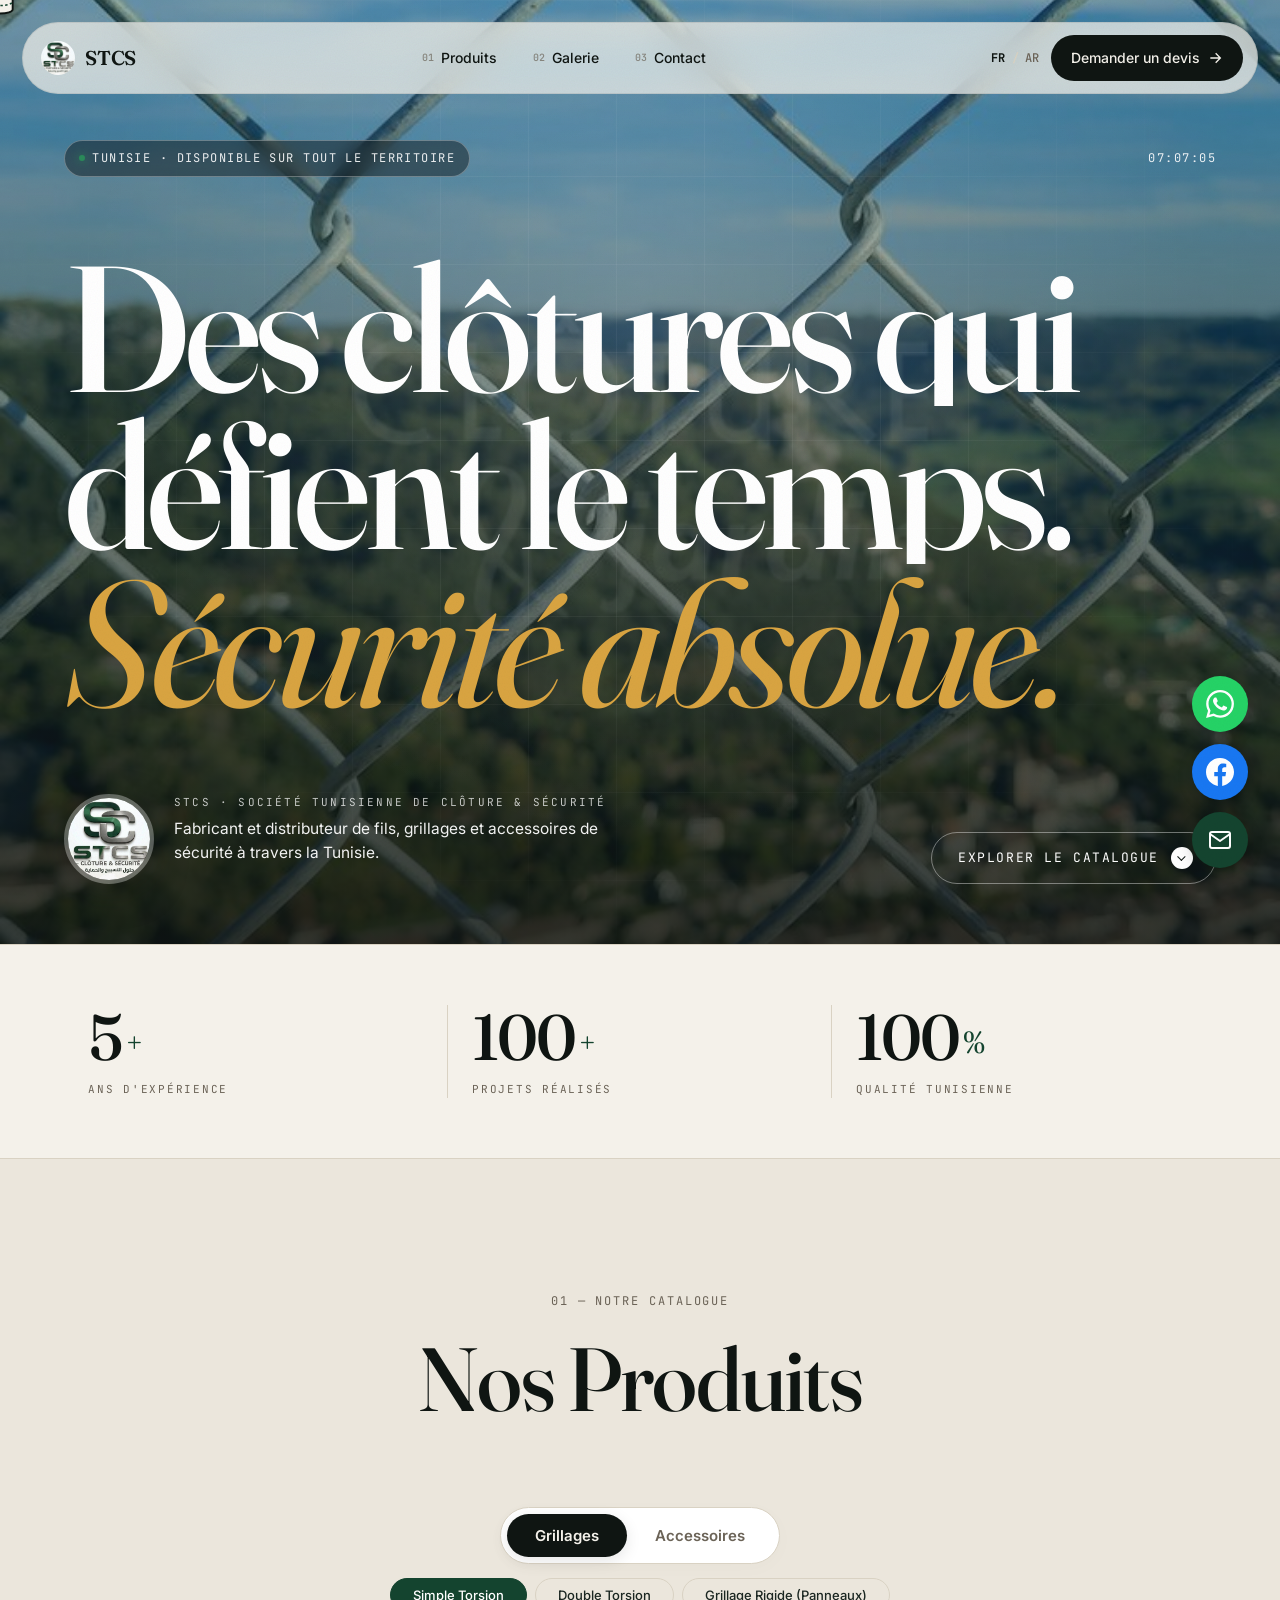
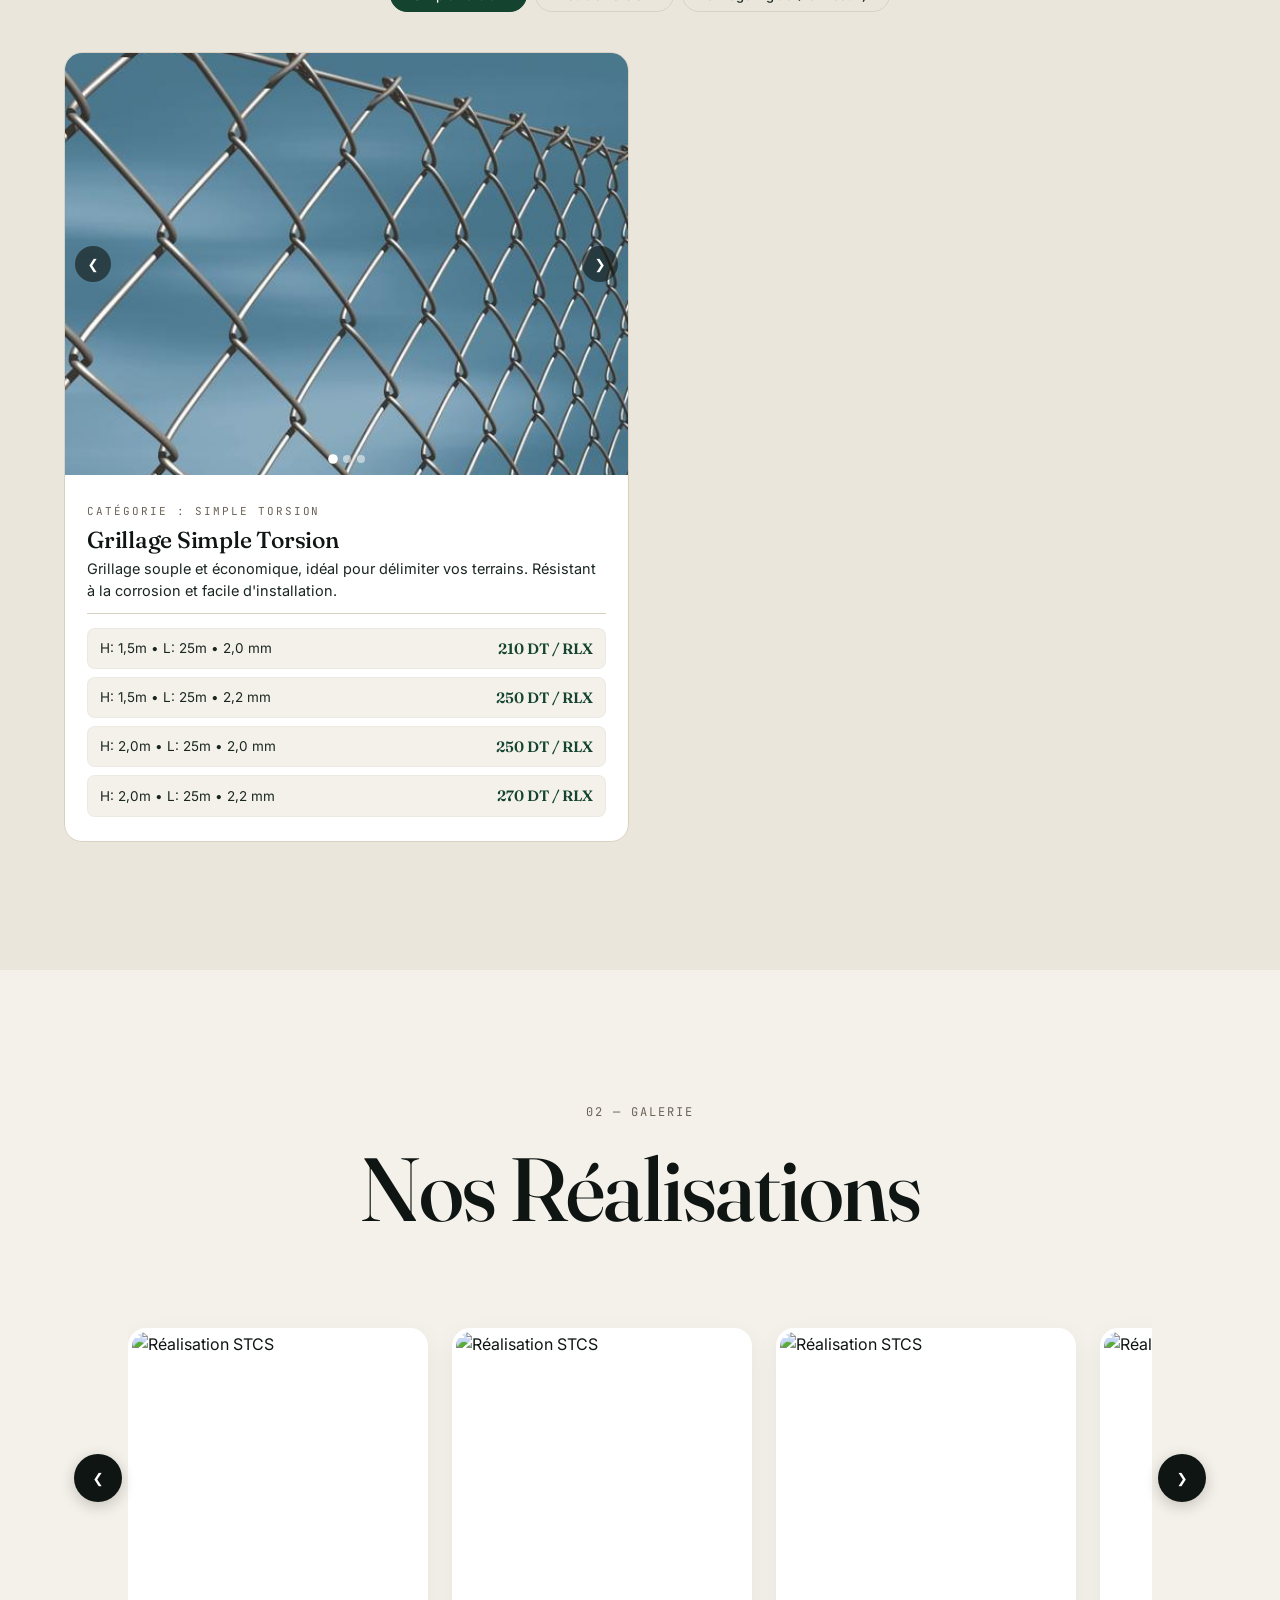
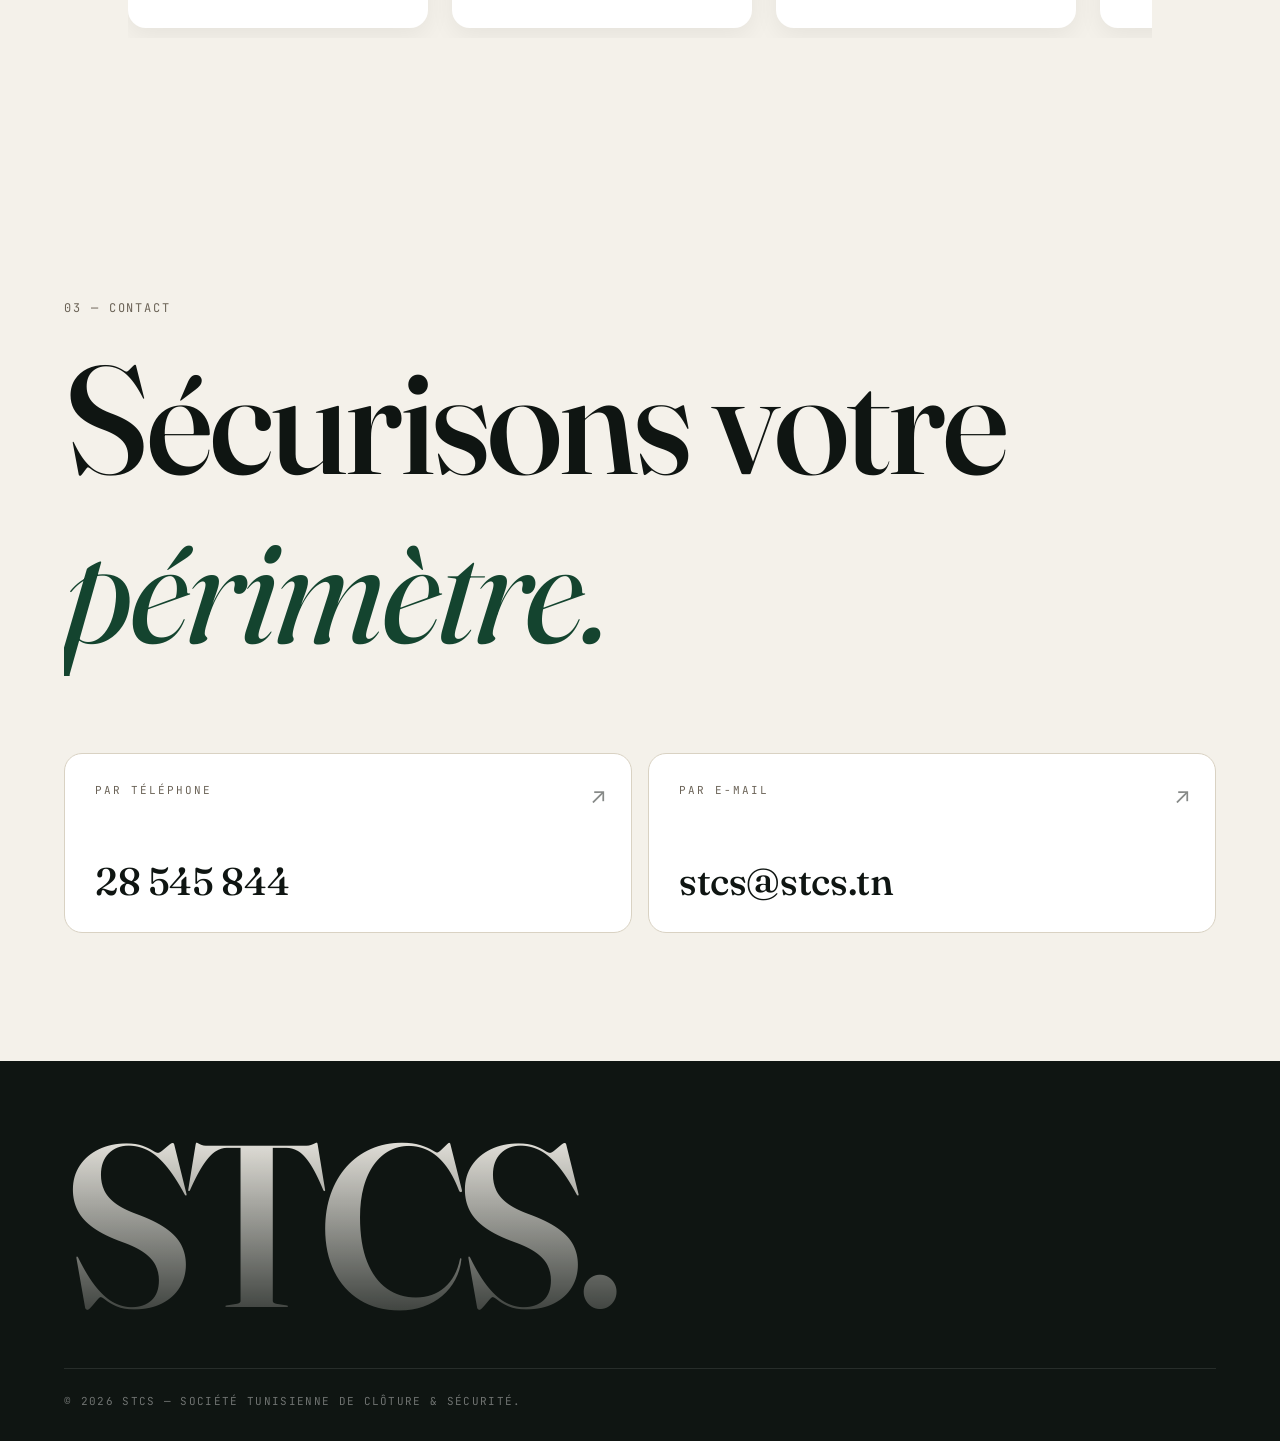
==== commit eab3a968: "Update index.html" ====
--- a/index.html
+++ b/index.html
@@ -277,7 +277,6 @@
       <button class="gallery-arrow gallery-prev" aria-label="Précédent">&#10094;</button>
       
       <div class="gallery-track" id="galleryTrack">
-        <!-- Les noms de fichiers doivent correspondre exactement à ceux présents dans le dossier images-catalogue -->
         <div class="gallery-item"><img src="assets/images-catalogue/20982cc2-c19c-4219-8c89-cc1c63fee3d7.jpg" alt="Réalisation STCS" loading="lazy"></div>
         <div class="gallery-item"><img src="assets/images-catalogue/3bbed116-a3bd-44f8-a8c8-9ad8b4cfa02e.jpg" alt="Réalisation STCS" loading="lazy"></div>
         <div class="gallery-item"><img src="assets/images-catalogue/3d64b174-d910-4d99-a7f7-183e6d06b529.jpg" alt="Réalisation STCS" loading="lazy"></div>
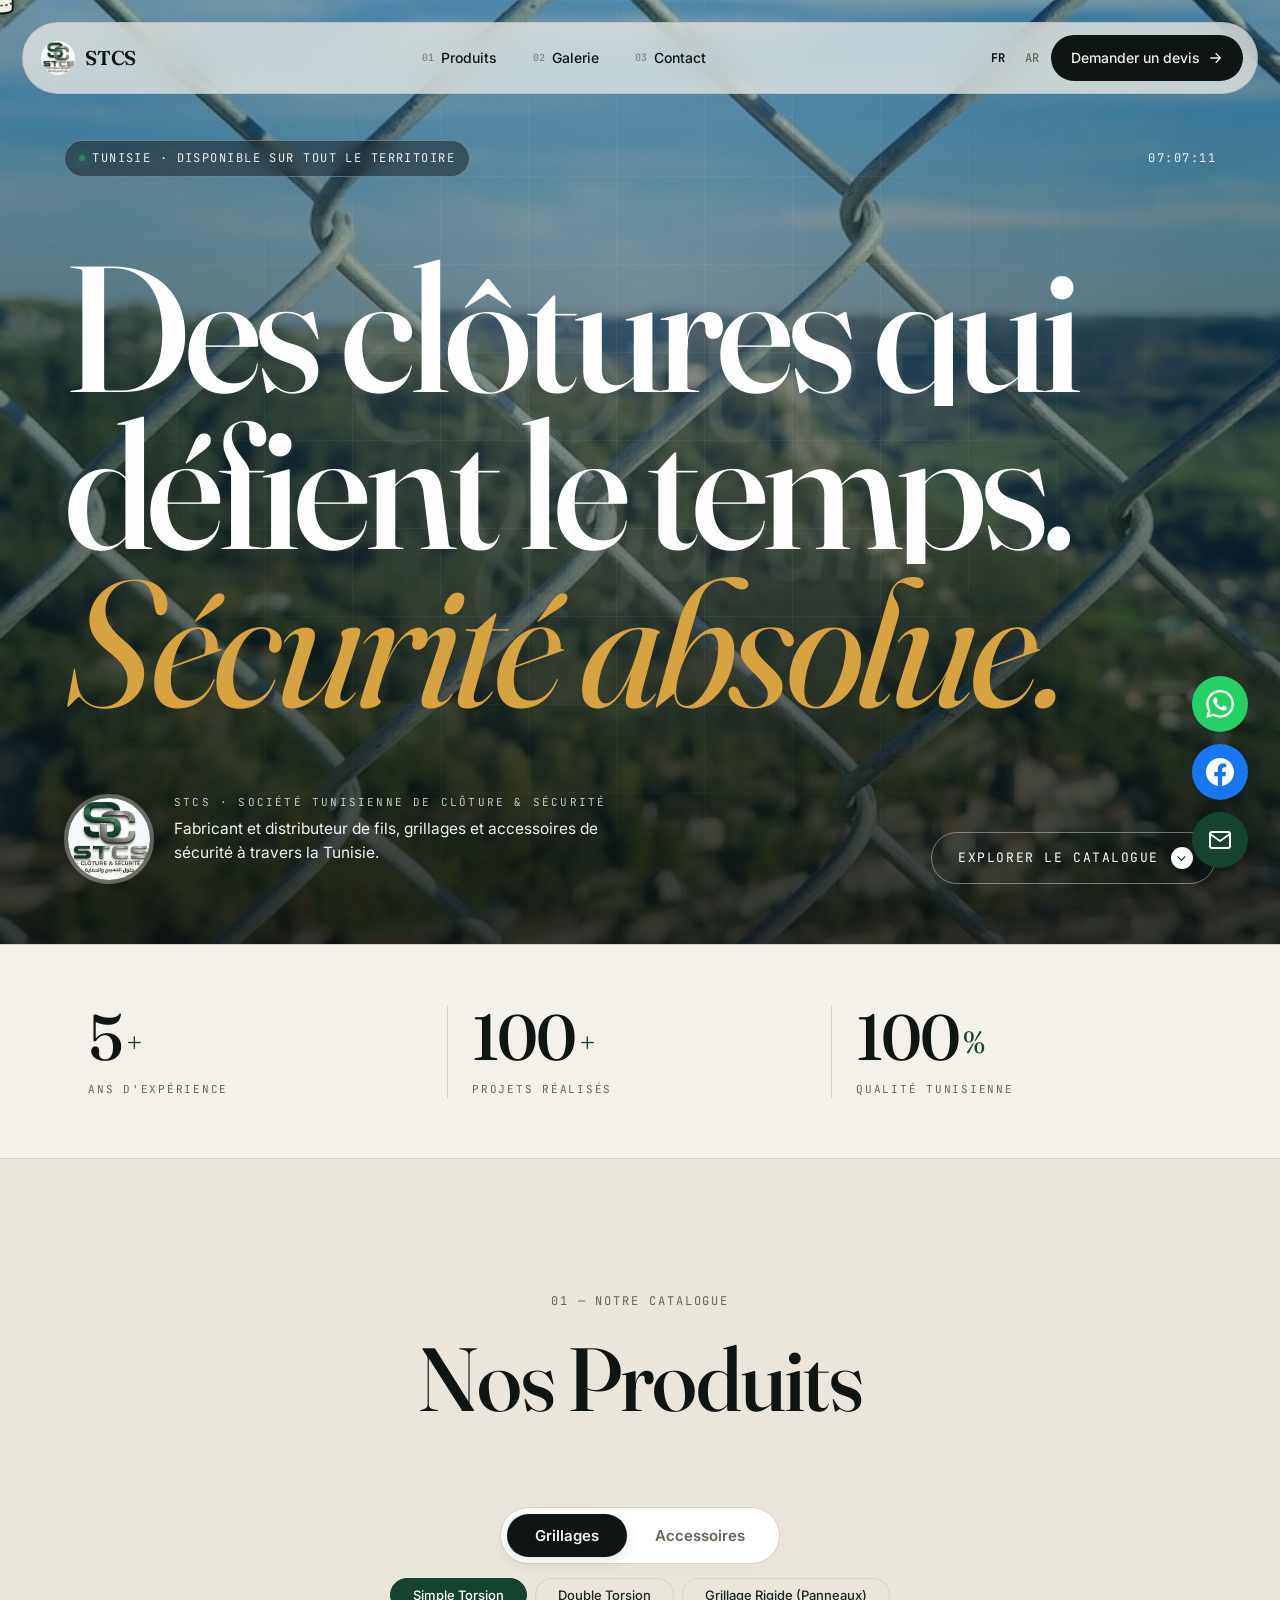
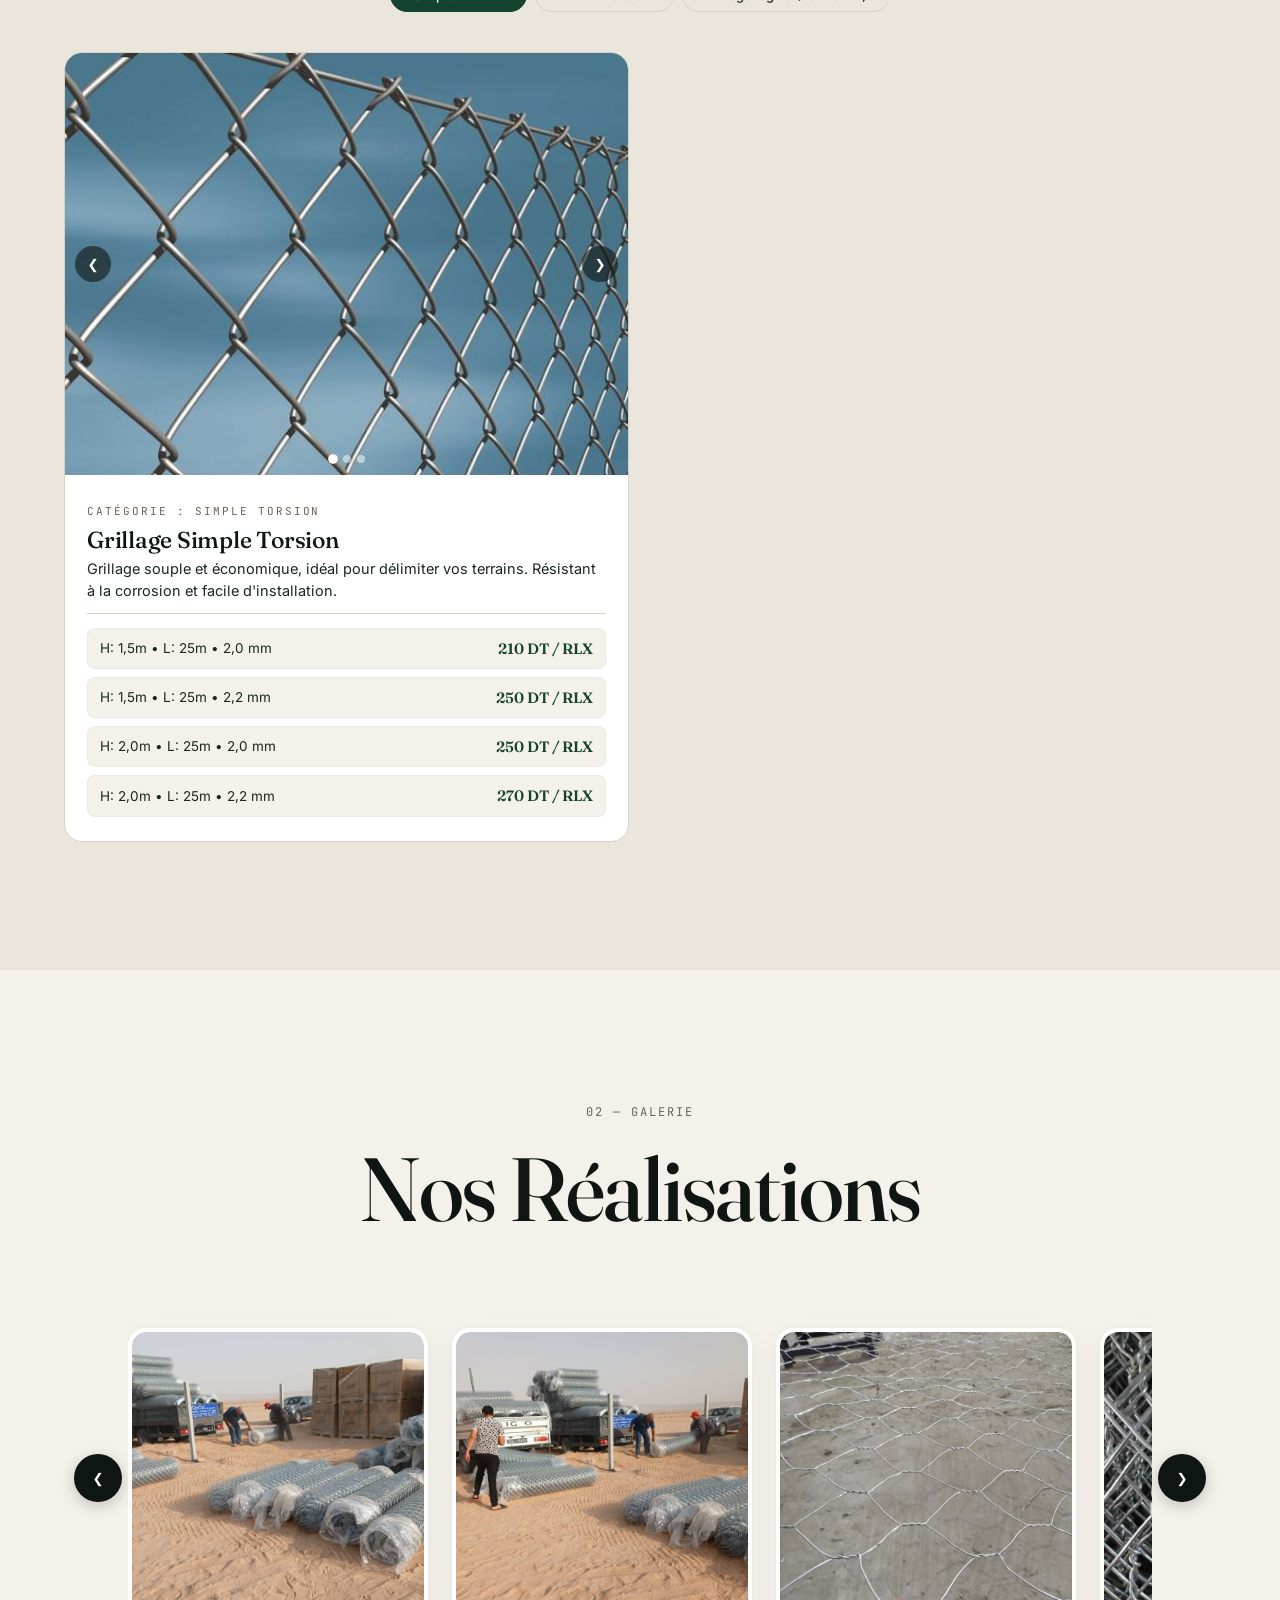
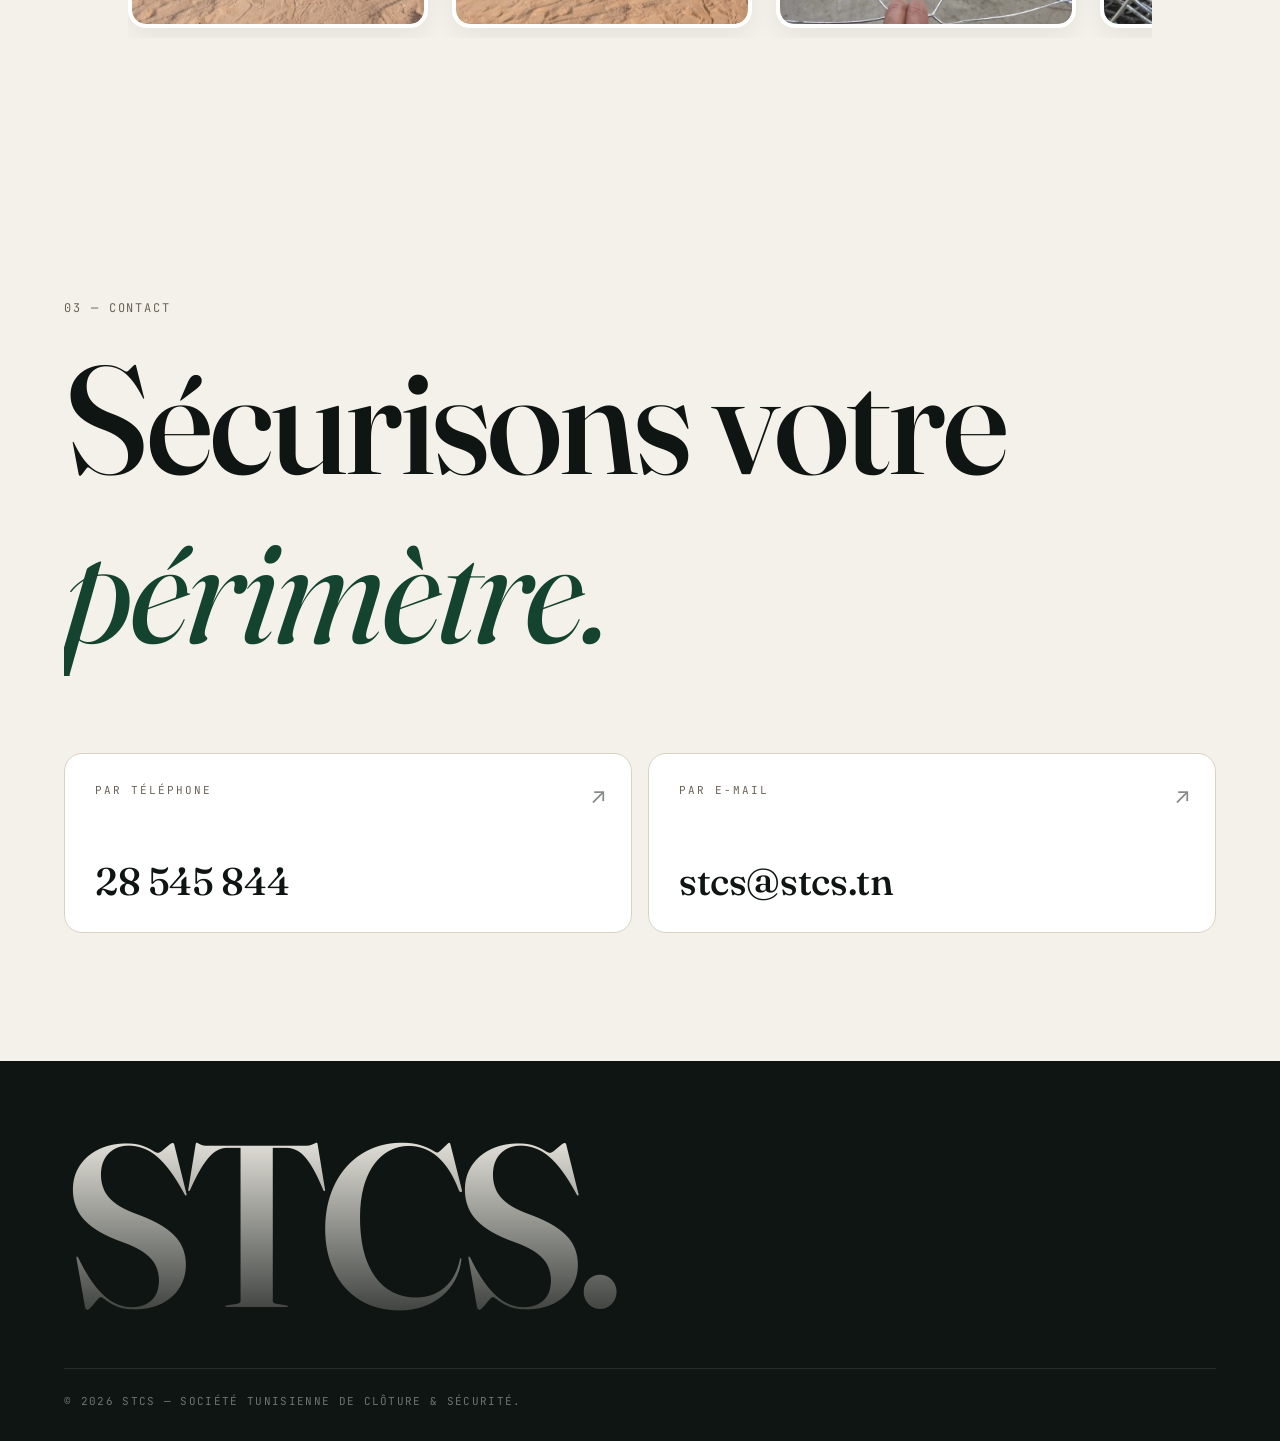
==== commit 01833336: "Update index.html" ====
--- a/index.html
+++ b/index.html
@@ -277,6 +277,8 @@
       <button class="gallery-arrow gallery-prev" aria-label="Précédent">&#10094;</button>
       
       <div class="gallery-track" id="galleryTrack">
+        <div class="gallery-item"><img src="assets/images-catalogue/01338795-bb1f-4131-be3f-d21243b180a0.jpg" alt="Réalisation STCS" loading="lazy"></div>
+        <div class="gallery-item"><img src="assets/images-catalogue/06581291-57f6-4cbc-8744-97b2713dc25d.jpg" alt="Réalisation STCS" loading="lazy"></div>
         <div class="gallery-item"><img src="assets/images-catalogue/20982cc2-c19c-4219-8c89-cc1c63fee3d7.jpg" alt="Réalisation STCS" loading="lazy"></div>
         <div class="gallery-item"><img src="assets/images-catalogue/3bbed116-a3bd-44f8-a8c8-9ad8b4cfa02e.jpg" alt="Réalisation STCS" loading="lazy"></div>
         <div class="gallery-item"><img src="assets/images-catalogue/3d64b174-d910-4d99-a7f7-183e6d06b529.jpg" alt="Réalisation STCS" loading="lazy"></div>
@@ -292,8 +294,10 @@
         <div class="gallery-item"><img src="assets/images-catalogue/b02d3769-f992-401d-81f5-24158449786b.jpg" alt="Réalisation STCS" loading="lazy"></div>
         <div class="gallery-item"><img src="assets/images-catalogue/b755da51-4420-4193-8458-62cc646b0237.jpg" alt="Réalisation STCS" loading="lazy"></div>
         <div class="gallery-item"><img src="assets/images-catalogue/b999b80c-f826-44c4-afe3-ed36bea50bb5.jpg" alt="Réalisation STCS" loading="lazy"></div>
+        <div class="gallery-item"><img src="assets/images-catalogue/ba533a18-679c-4b5d-bc7b-6109ff1af41c.jpg" alt="Réalisation STCS" loading="lazy"></div>
         <div class="gallery-item"><img src="assets/images-catalogue/bc7624f3-8d6f-4463-b8bb-d7a6725439ed.jpg" alt="Réalisation STCS" loading="lazy"></div>
         <div class="gallery-item"><img src="assets/images-catalogue/bcebdb94-44e9-4076-ab97-23f984b6860d.jpg" alt="Réalisation STCS" loading="lazy"></div>
+        <div class="gallery-item"><img src="assets/images-catalogue/c2299912-2816-4d3f-a0aa-eb52bffe1d30.jpg" alt="Réalisation STCS" loading="lazy"></div>
         <div class="gallery-item"><img src="assets/images-catalogue/cef9cb5e-80ea-44fc-8cd5-2a4676541f6e.jpg" alt="Réalisation STCS" loading="lazy"></div>
         <div class="gallery-item"><img src="assets/images-catalogue/defe9818-6178-4f75-b6ed-91019d9abf98.jpg" alt="Réalisation STCS" loading="lazy"></div>
         <div class="gallery-item"><img src="assets/images-catalogue/e4e7de17-d385-4b2a-be4e-e73ed8fd98ee.jpg" alt="Réalisation STCS" loading="lazy"></div>
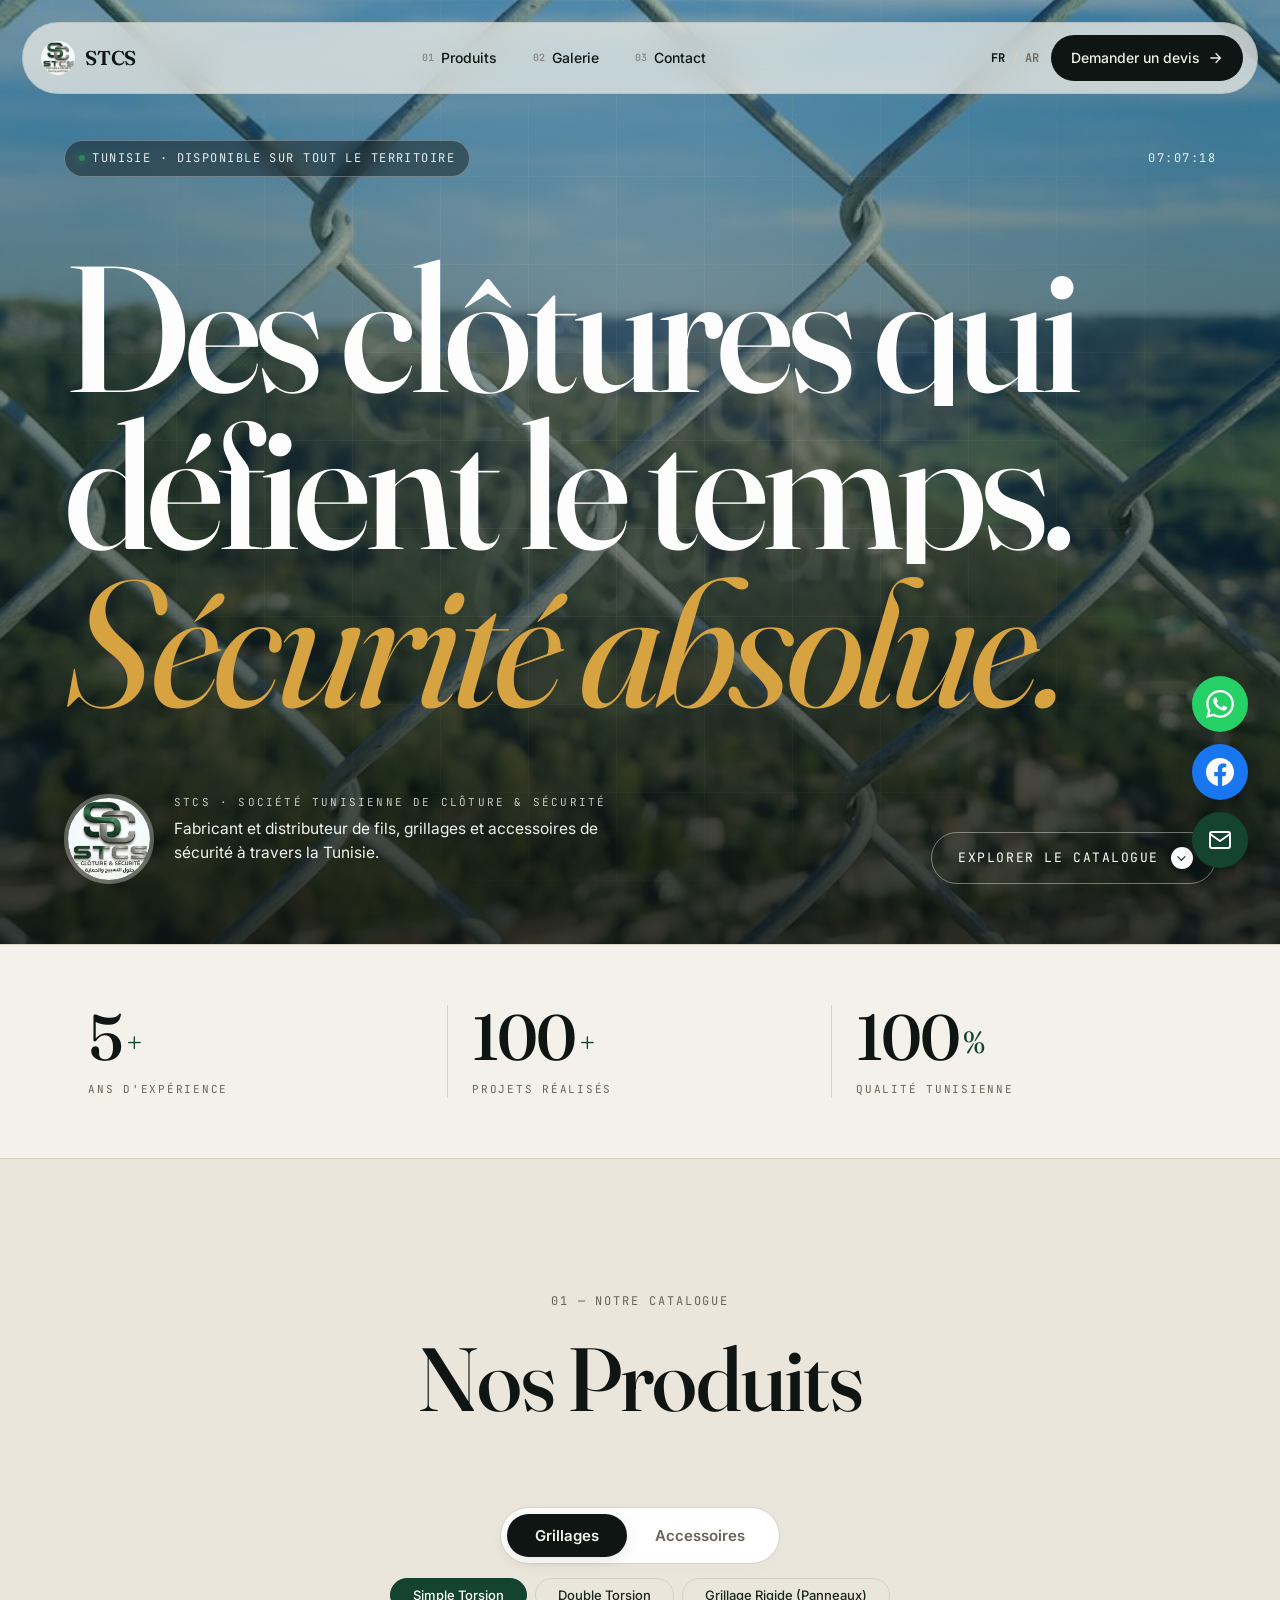
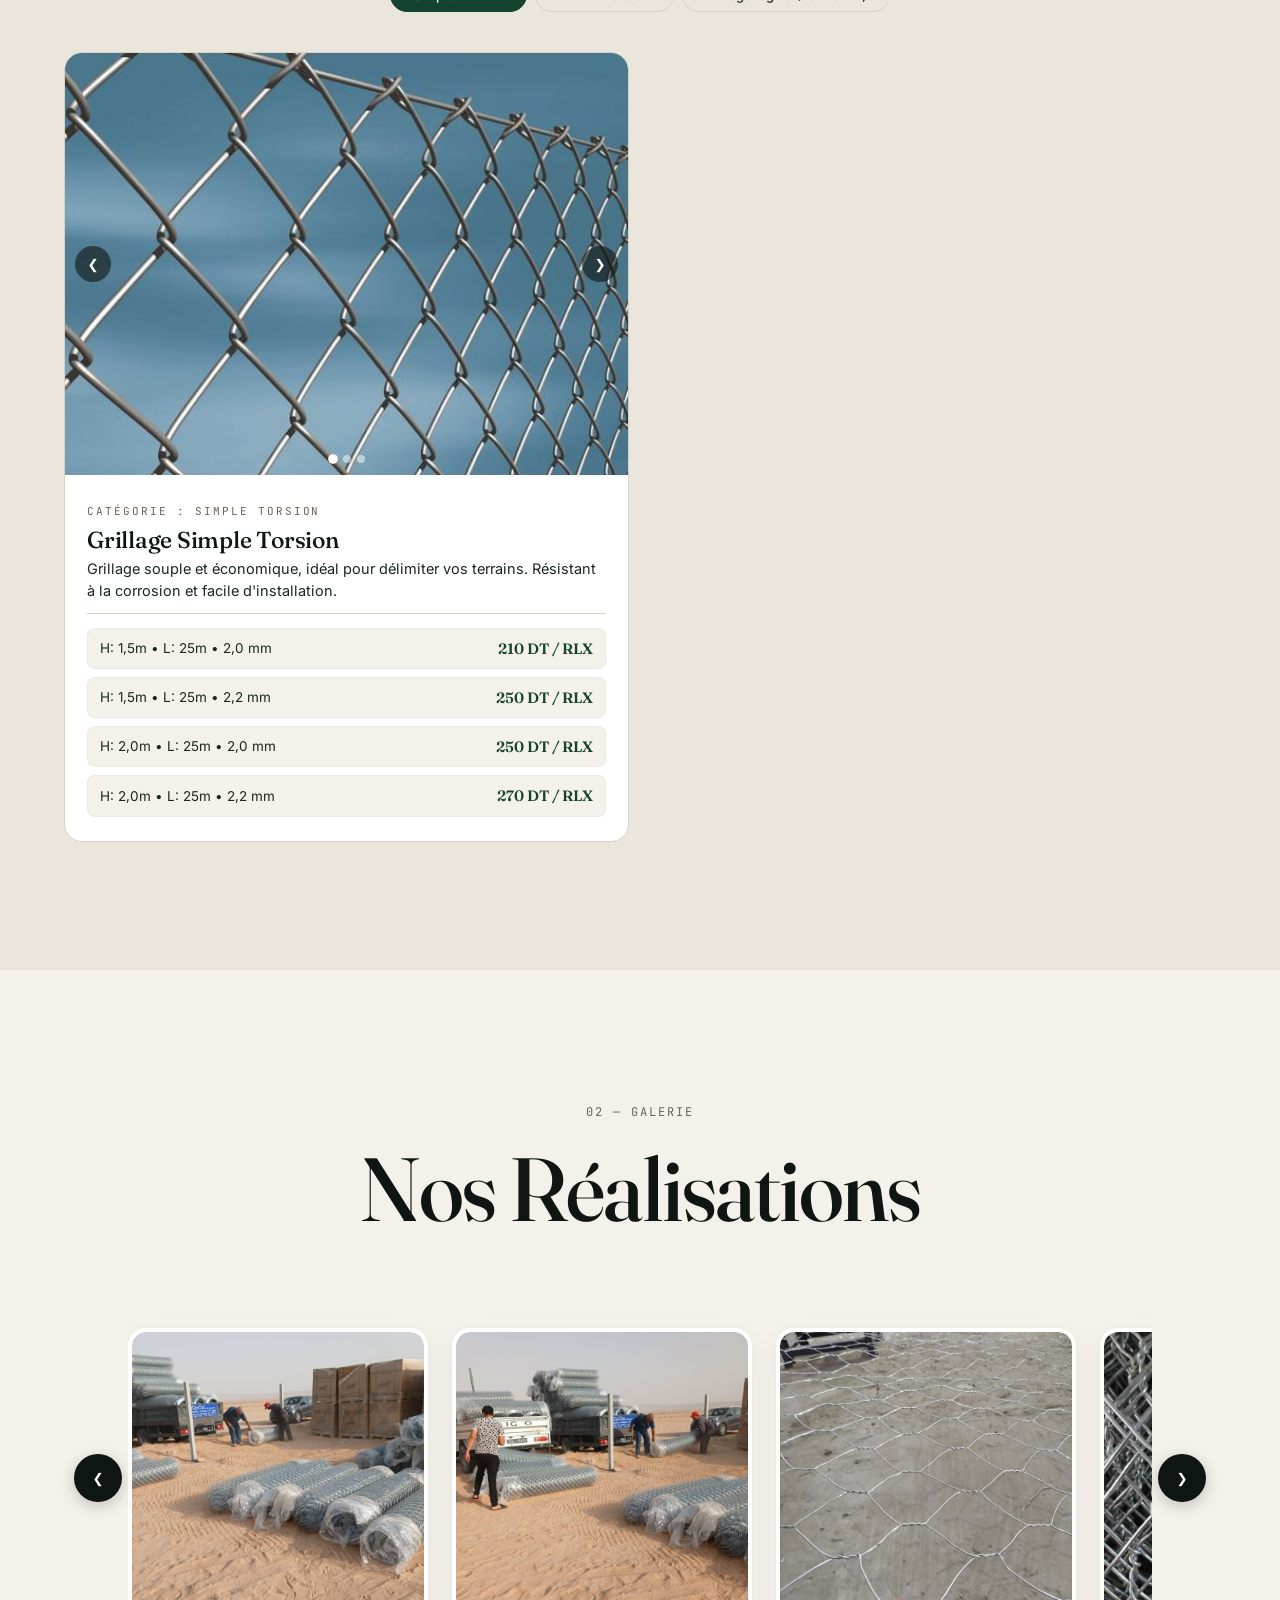
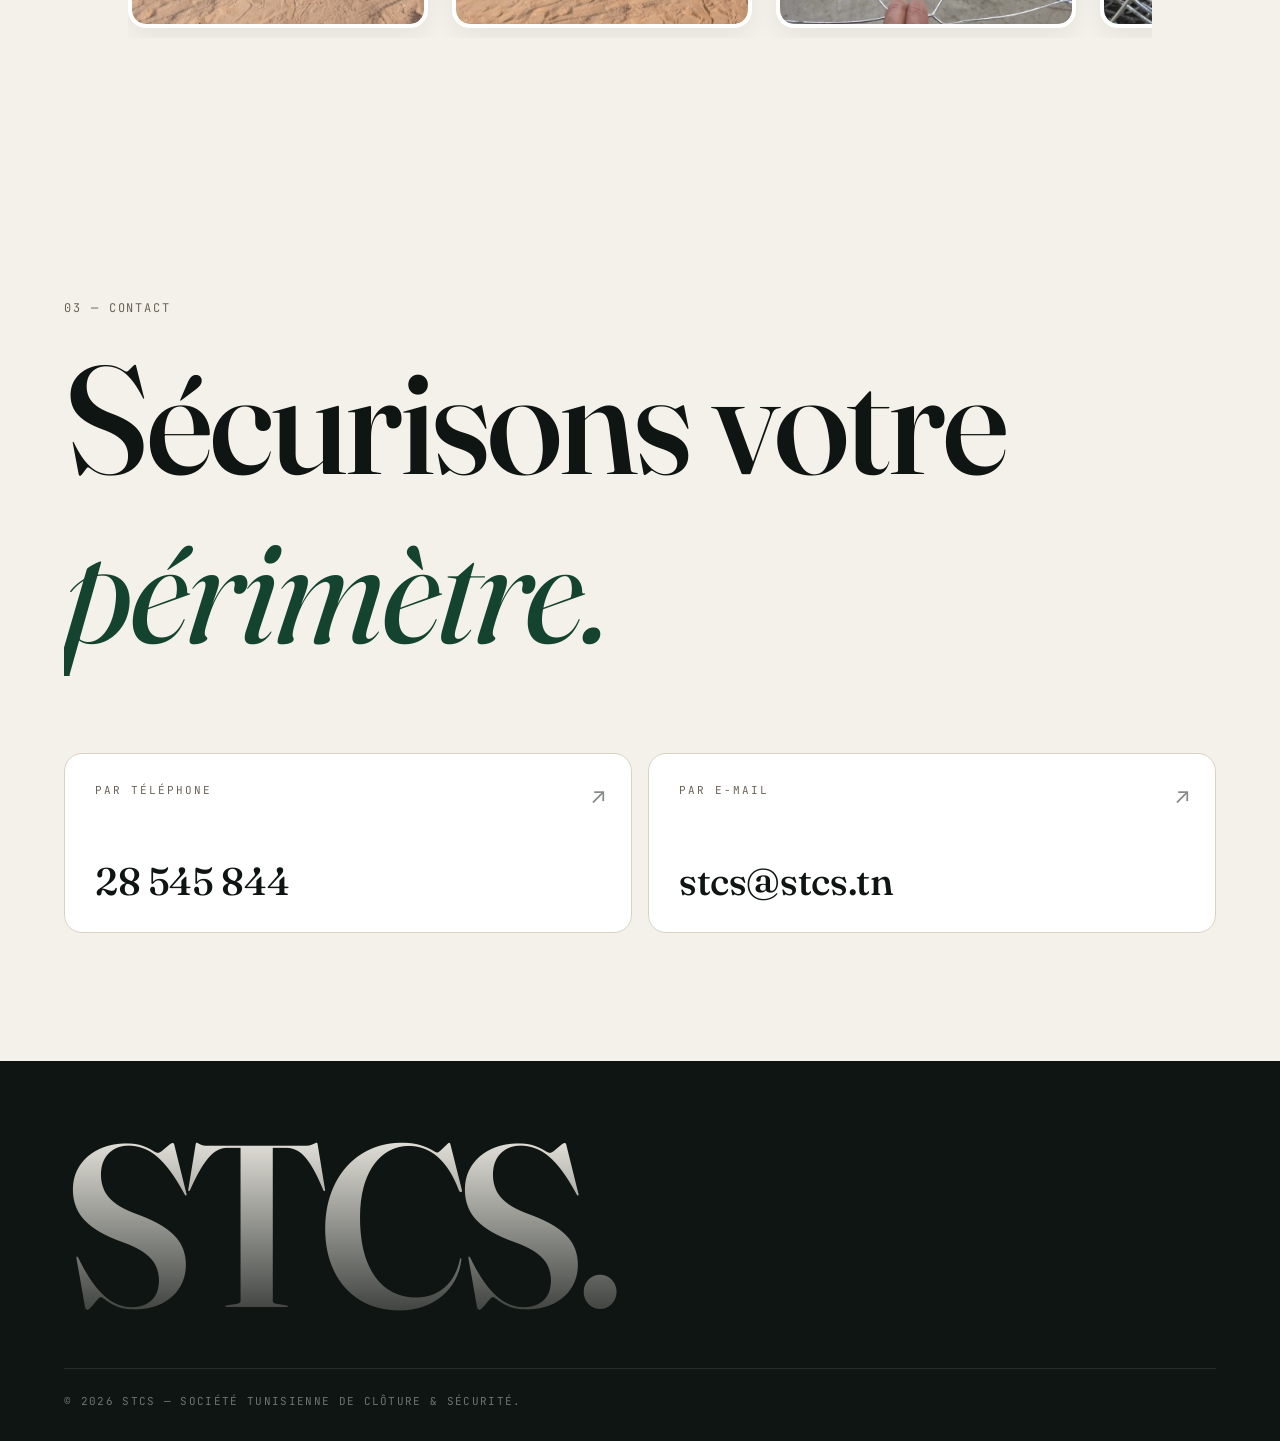
==== commit 8306f1f4: "Fix HTML structure and add comment for image files" ====
--- a/index.html
+++ b/index.html
@@ -14,7 +14,6 @@
 <body>
 
 <div class="grain" aria-hidden="true"></div>
-<div class="cursor" id="cursor" aria-hidden="true"></div>
 <div class="scroll-progress" id="scrollProgress" aria-hidden="true"></div>
 
 <!-- Preloader -->
@@ -277,6 +276,7 @@
       <button class="gallery-arrow gallery-prev" aria-label="Précédent">&#10094;</button>
       
       <div class="gallery-track" id="galleryTrack">
+        <!-- Les noms de fichiers doivent correspondre exactement à ceux présents dans le dossier images-catalogue -->
         <div class="gallery-item"><img src="assets/images-catalogue/01338795-bb1f-4131-be3f-d21243b180a0.jpg" alt="Réalisation STCS" loading="lazy"></div>
         <div class="gallery-item"><img src="assets/images-catalogue/06581291-57f6-4cbc-8744-97b2713dc25d.jpg" alt="Réalisation STCS" loading="lazy"></div>
         <div class="gallery-item"><img src="assets/images-catalogue/20982cc2-c19c-4219-8c89-cc1c63fee3d7.jpg" alt="Réalisation STCS" loading="lazy"></div>
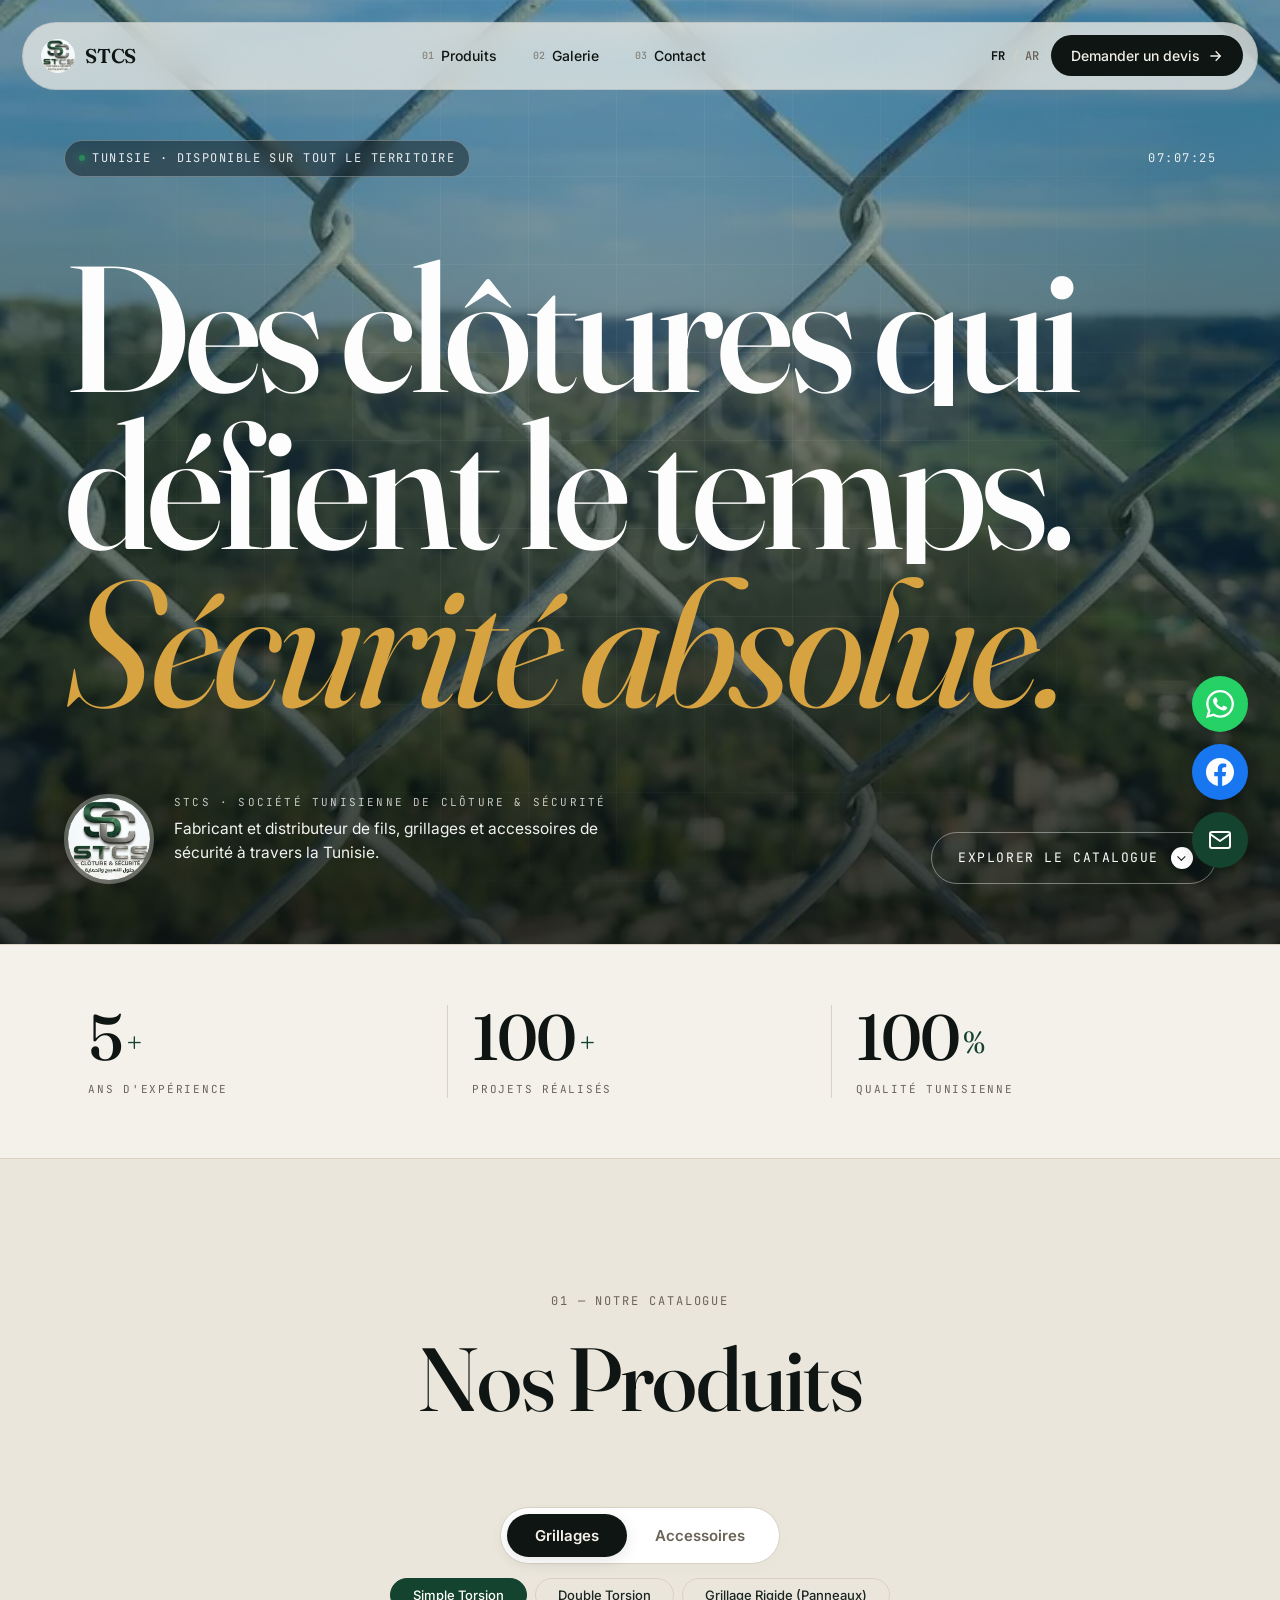
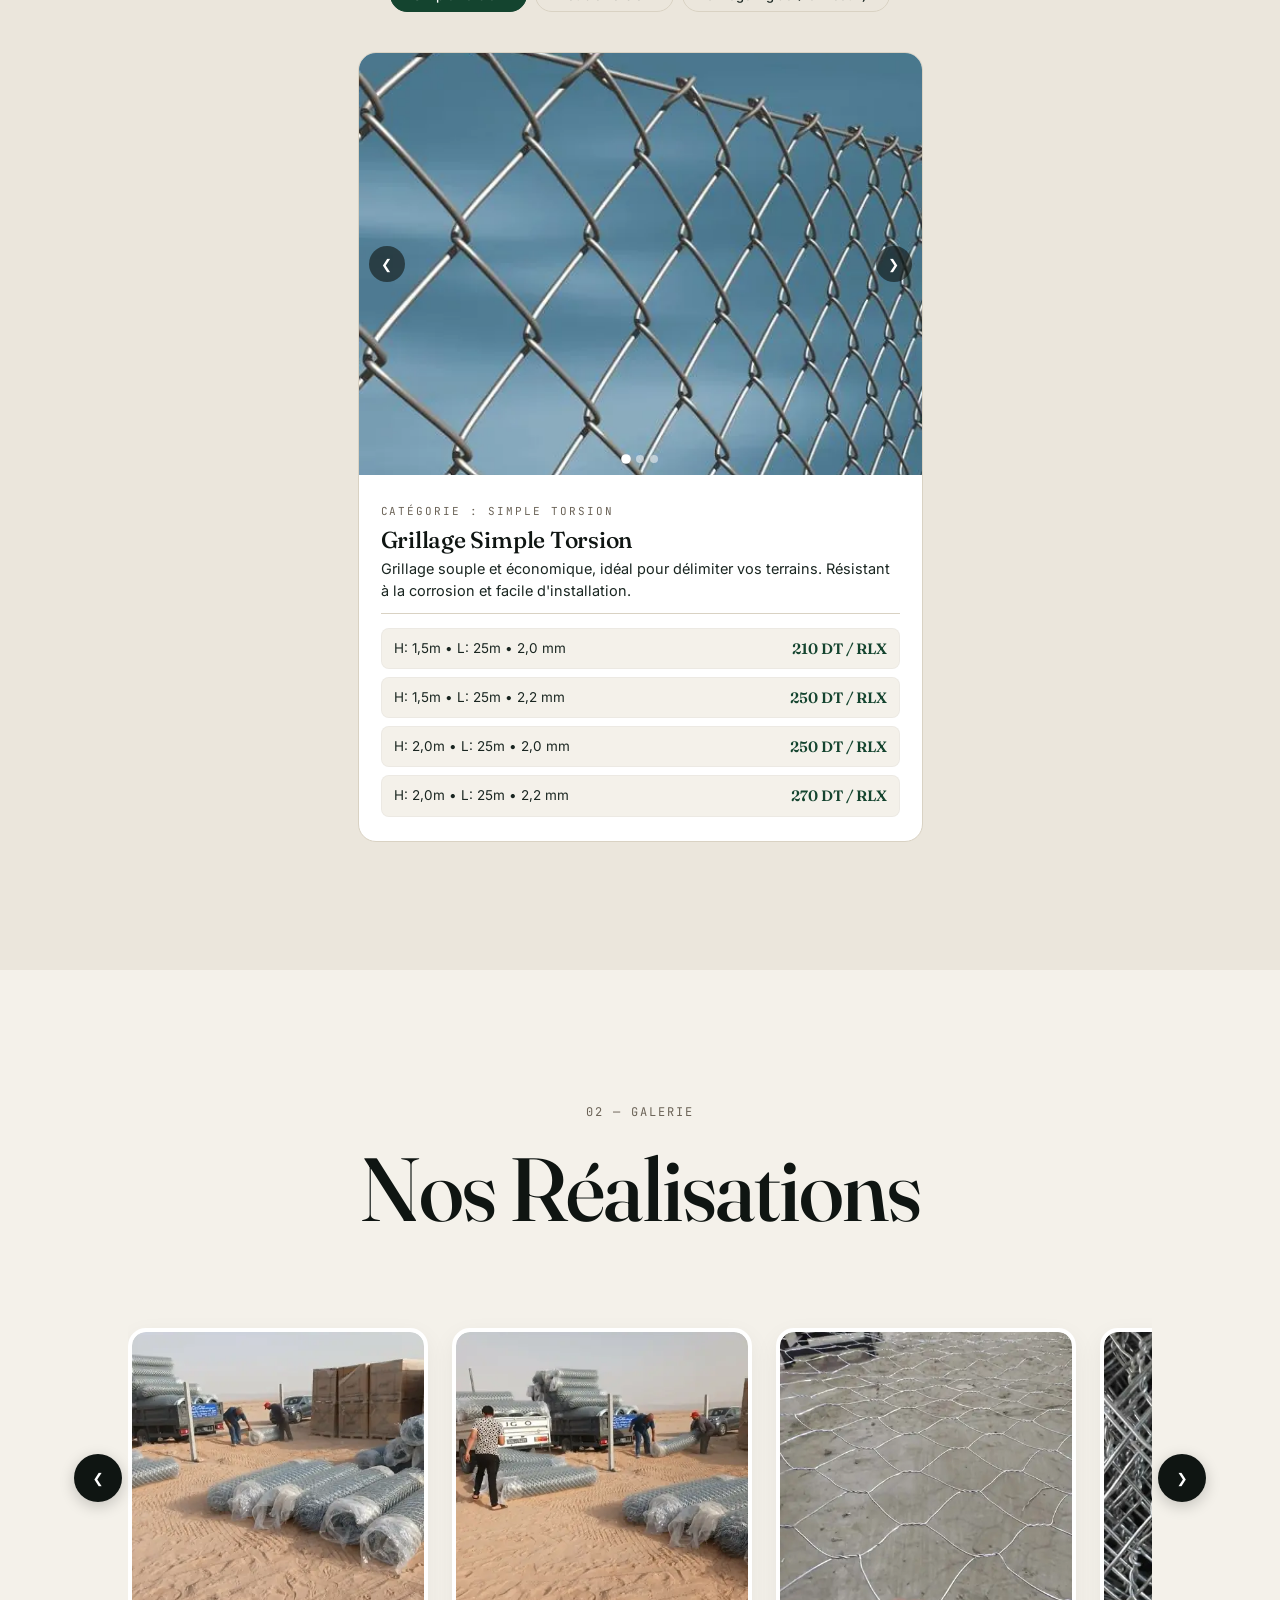
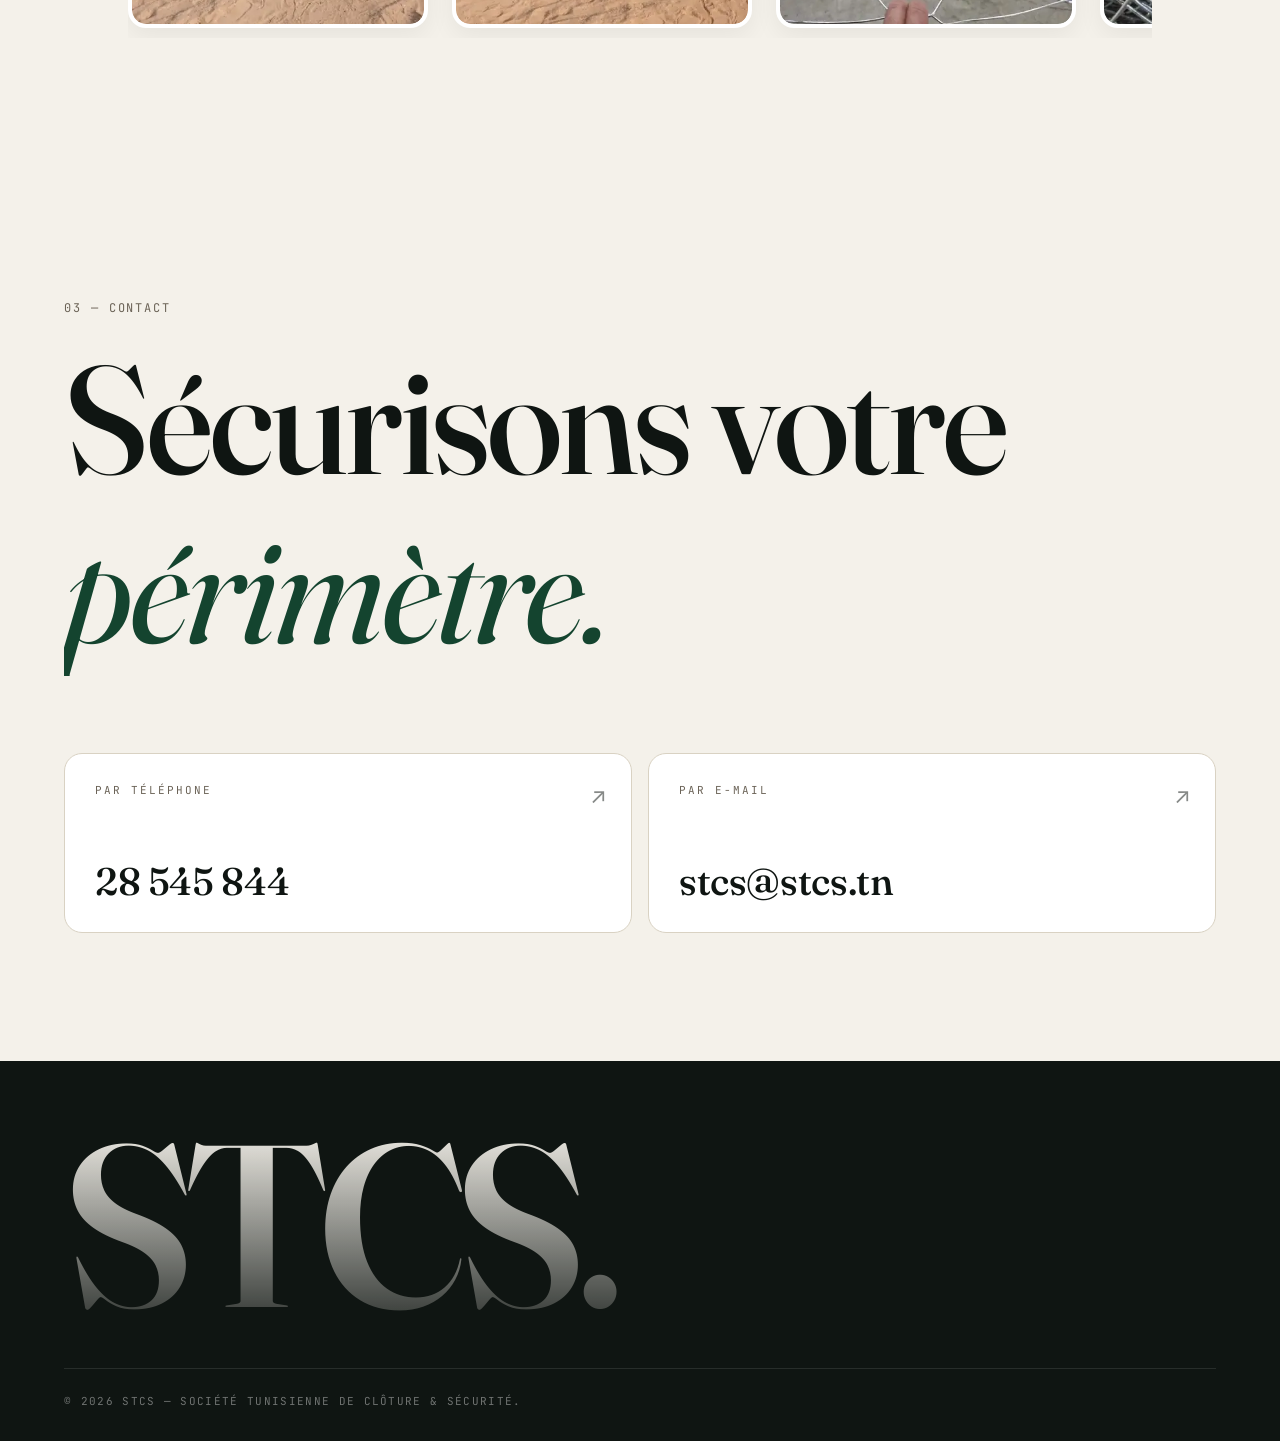
==== commit c6880ff0: "Refonte : catalogue centralisé, corrections et optimisations - Produits, prix et galerie définis une" ====
--- a/index.html
+++ b/index.html
@@ -3,21 +3,61 @@
 <head>
 <meta charset="utf-8" />
 <meta name="viewport" content="width=device-width,initial-scale=1" />
-<title>STCS — Clôture & Sécurité</title>
-<meta name="description" content="STCS — Société Tunisienne de Clôture & Sécurité. Grillage, fil galvanisé, fil barbelé et solutions de sécurité en Tunisie." />
+<title>STCS — Clôture & Sécurité | Grillage, fil barbelé et fil galvanisé en Tunisie</title>
+<meta name="description" content="STCS — Société Tunisienne de Clôture & Sécurité. Grillage simple et double torsion, panneaux rigides, fil galvanisé et fil barbelé. Livraison dans toute la Tunisie, devis gratuit sur WhatsApp." />
+<meta name="theme-color" content="#14442f" />
+
+<!-- Partage (Facebook, WhatsApp, LinkedIn…) -->
+<meta property="og:type" content="website" />
+<meta property="og:site_name" content="STCS" />
+<meta property="og:title" content="STCS — Clôture & Sécurité en Tunisie" />
+<meta property="og:description" content="Grillage, panneaux rigides, fil galvanisé et fil barbelé. Devis instantané et livraison dans toute la Tunisie." />
+<meta property="og:image" content="assets/brand/logo.jpg" />
+<meta property="og:locale" content="fr_TN" />
+<meta property="og:locale:alternate" content="ar_TN" />
+<meta name="twitter:card" content="summary" />
+
+<link rel="alternate" hreflang="ar" href="index-ar.html" />
 <link rel="preconnect" href="https://fonts.googleapis.com">
 <link rel="preconnect" href="https://fonts.gstatic.com" crossorigin>
 <link href="https://fonts.googleapis.com/css2?family=Fraunces:opsz,wght@9..144,400;500;600;700&family=Inter:wght@300;400;500;600;700&family=JetBrains+Mono:wght@400;500&display=swap" rel="stylesheet">
+<link rel="preload" as="image" href="assets/products/simple-torsion-2.webp" />
 <link rel="stylesheet" href="styles.css" />
+<script>
+  /* Avant l'affichage : active les animations JS et saute l'intro si déjà vue dans cette session */
+  (function (d) {
+    d.classList.add("js");
+    try {
+      if (sessionStorage.getItem("stcs-intro") === "1") d.classList.add("no-intro");
+      else sessionStorage.setItem("stcs-intro", "1");
+    } catch (e) {}
+  })(document.documentElement);
+</script>
 <link rel="icon" type="image/jpeg" href="assets/brand/logo.jpg" />
+
+<script type="application/ld+json">
+{
+  "@context": "https://schema.org",
+  "@type": "LocalBusiness",
+  "name": "STCS — Société Tunisienne de Clôture & Sécurité",
+  "description": "Fabricant et distributeur de grillages, panneaux rigides, fil galvanisé et fil barbelé en Tunisie.",
+  "telephone": "+216 28 545 844",
+  "email": "stcs@stcs.tn",
+  "areaServed": { "@type": "Country", "name": "Tunisie" },
+  "address": { "@type": "PostalAddress", "addressCountry": "TN" },
+  "sameAs": ["https://www.facebook.com/profile.php?id=61593095852095"]
+}
+</script>
 </head>
 <body>
 
+<a class="skip-link" href="#products">Aller au catalogue</a>
+
 <div class="grain" aria-hidden="true"></div>
 <div class="scroll-progress" id="scrollProgress" aria-hidden="true"></div>
 
 <!-- Preloader -->
-<div class="preloader" id="preloader">
+<div class="preloader" id="preloader" aria-hidden="true">
   <div class="preloader-inner">
     <div class="preloader-logo">
       <span class="pl-letter">S</span><span class="pl-letter">T</span><span class="pl-letter">C</span><span class="pl-letter">S</span>
@@ -30,24 +70,24 @@
 <!-- NAV -->
 <header class="nav" id="nav">
   <a href="#top" class="nav-brand">
-    <img src="assets/brand/logo.jpg" alt="Logo STCS" />
+    <img src="assets/brand/logo.jpg" alt="" width="34" height="34" />
     <span>STCS</span>
   </a>
-  <nav class="nav-links">
+  <nav class="nav-links" aria-label="Navigation principale">
     <a href="#products"><span>01</span> Produits</a>
     <a href="#gallery"><span>02</span> Galerie</a>
     <a href="#contact"><span>03</span> Contact</a>
   </nav>
   <div class="nav-actions">
     <div class="lang-switcher">
-      <a href="index.html" class="active">FR</a>
-      <span class="separator">/</span>
-      <a href="index-ar.html">AR</a>
-    </div>
-    <a href="javascript:void(0)" onclick="ouvrirModale('modale-devis')" class="nav-cta">
+      <a href="index.html" class="active" aria-current="page" lang="fr">FR</a>
+      <span class="separator" aria-hidden="true">/</span>
+      <a href="index-ar.html" hreflang="ar" lang="ar" aria-label="العربية">AR</a>
+    </div>
+    <button type="button" class="nav-cta" data-open-modal="modale-devis" aria-haspopup="dialog">
       <span>Demander un devis</span>
-      <svg viewBox="0 0 24 24" width="16" height="16" fill="none" stroke="currentColor" stroke-width="2"><path d="M5 12h14M13 5l7 7-7 7"/></svg>
-    </a>
+      <svg viewBox="0 0 24 24" width="16" height="16" fill="none" stroke="currentColor" stroke-width="2" aria-hidden="true"><path d="M5 12h14M13 5l7 7-7 7"/></svg>
+    </button>
   </div>
 </header>
 
@@ -61,7 +101,7 @@
     </div>
     <div class="hero-meta">
       <span class="pill"><i></i> Tunisie · Disponible sur tout le territoire</span>
-      <span class="clock" id="clock">--:--:--</span>
+      <span class="clock" id="clock" aria-hidden="true">--:--:--</span>
     </div>
     <h1 class="hero-title">
       <span class="line"><span class="reveal">Des clôtures qui</span></span>
@@ -70,7 +110,7 @@
     </h1>
     <div class="hero-foot">
       <div class="hero-brand">
-        <img src="assets/brand/logo.jpg" alt="STCS logo" class="hero-logo" />
+        <img src="assets/brand/logo.jpg" alt="Logo STCS" class="hero-logo" width="90" height="90" />
         <div>
           <p class="hero-kicker">STCS · Société Tunisienne de Clôture &amp; Sécurité</p>
           <p class="hero-sub">Fabricant et distributeur de fils, grillages et accessoires de sécurité à travers la Tunisie.</p>
@@ -78,13 +118,13 @@
       </div>
       <a href="#products" class="scroll-hint">
         <span>Explorer le catalogue</span>
-        <span class="scroll-hint-arrow"></span>
+        <span class="scroll-hint-arrow" aria-hidden="true"></span>
       </a>
     </div>
   </section>
 
   <!-- STATS -->
-  <section class="stats">
+  <section class="stats" aria-label="Chiffres clés">
     <div class="stat"><span class="stat-num">5</span><span class="plus">+</span><p>Ans d'expérience</p></div>
     <div class="stat"><span class="stat-num">100</span><span class="plus">+</span><p>Projets réalisés</p></div>
     <div class="stat"><span class="stat-num">100</span><span class="plus">%</span><p>Qualité tunisienne</p></div>
@@ -92,219 +132,47 @@
 
   <!-- PRODUCTS & FILTERS -->
   <section class="products" id="products">
-    <div class="section-head" style="text-align: center;">
+    <div class="section-head section-head--center">
       <span class="eyebrow">01 — Notre Catalogue</span>
-      <h2 class="section-title" style="margin-bottom: 20px;">
+      <h2 class="section-title">
         <span class="reveal-line">Nos Produits</span>
       </h2>
     </div>
 
     <!-- UI FILTRES -->
     <div class="catalog-filters">
-      <div class="filter-group">
-        <button class="filter-btn is-active" data-cat="grillages">Grillages</button>
-        <button class="filter-btn" data-cat="accessoires">Accessoires</button>
-      </div>
-      <div class="sub-filter-group" id="subFilters">
-        <button class="sub-filter-btn is-active" data-subcat="simple">Simple Torsion</button>
-        <button class="sub-filter-btn" data-subcat="double">Double Torsion</button>
-        <button class="sub-filter-btn" data-subcat="rigide">Grillage Rigide (Panneaux)</button>
-      </div>
-    </div>
-
-    <div class="product-grid" id="productGrid">
-
-      <!-- 1. Grillage Simple Torsion -->
-      <article class="product-card" data-cat="grillages" data-subcat="simple">
-        <div class="pc-media">
-          <div class="carousel-container">
-            <div class="carousel-slide"><img src="assets/products/simple%20torsion.jpg" alt="Grillage Simple Torsion" loading="lazy" /></div>
-            <div class="carousel-slide"><img src="assets/products/simple%20torsion1.jpg" alt="Grillage Simple Torsion" loading="lazy" /></div>
-            <div class="carousel-slide"><img src="assets/products/simple%20torsion2.jpg" alt="Grillage Simple Torsion" loading="lazy" /></div>
-          </div>
-          <button class="carousel-btn carousel-prev">&#10094;</button>
-          <button class="carousel-btn carousel-next">&#10095;</button>
-          <div class="carousel-dots">
-            <button class="carousel-dot active"></button>
-            <button class="carousel-dot"></button>
-            <button class="carousel-dot"></button>
-          </div>
-        </div>
-        <div class="pc-body">
-          <div>
-            <span class="pc-cat">Catégorie : Simple Torsion</span>
-            <h3>Grillage Simple Torsion</h3>
-            <p>Grillage souple et économique, idéal pour délimiter vos terrains. Résistant à la corrosion et facile d'installation.</p>
-          </div>
-          <div class="product-specs-list">
-            <div class="spec-row"><span>H: 1,5m • L: 25m • 2,0 mm</span> <strong class="spec-price">210 DT / RLX</strong></div>
-            <div class="spec-row"><span>H: 1,5m • L: 25m • 2,2 mm</span> <strong class="spec-price">250 DT / RLX</strong></div>
-            <div class="spec-row"><span>H: 2,0m • L: 25m • 2,0 mm</span> <strong class="spec-price">250 DT / RLX</strong></div>
-            <div class="spec-row"><span>H: 2,0m • L: 25m • 2,2 mm</span> <strong class="spec-price">270 DT / RLX</strong></div>
-          </div>
-        </div>
-      </article>
-
-      <!-- 2. Grillage Double Torsion -->
-      <article class="product-card" data-cat="grillages" data-subcat="double" style="display:none;">
-        <div class="pc-media">
-          <div class="carousel-container">
-            <div class="carousel-slide"><img src="assets/products/double%20torsion.jpg" alt="Grillage Double Torsion" loading="lazy" /></div>
-            <div class="carousel-slide"><img src="assets/products/double%20torsion1.jpg" alt="Grillage Double Torsion" loading="lazy" /></div>
-            <div class="carousel-slide"><img src="assets/products/double%20torsion2.png" alt="Grillage Double Torsion" loading="lazy" /></div>
-          </div>
-          <button class="carousel-btn carousel-prev">&#10094;</button>
-          <button class="carousel-btn carousel-next">&#10095;</button>
-          <div class="carousel-dots">
-            <button class="carousel-dot active"></button>
-            <button class="carousel-dot"></button>
-            <button class="carousel-dot"></button>
-          </div>
-        </div>
-        <div class="pc-body">
-          <div>
-            <span class="pc-cat">Catégorie : Double Torsion</span>
-            <h3>Grillage Double Torsion</h3>
-            <p>Maillage ultra-robuste conçu pour un usage intensif, les murs de soutènement et une protection maximale contre les intrusions.</p>
-          </div>
-          <div class="product-specs-list">
-            <div class="spec-row"><span>H: 2,0m • L: 50m • 1,6 mm</span> <strong class="spec-price">320 DT / RLX</strong></div>
-            <div class="spec-row"><span>H: 1,5m • L: 50m • 1,6 mm</span> <strong class="spec-price">220 DT / RLX</strong></div>
-            <div class="spec-row"><span>G.M • H: 2,0m • L: 20m • 2,0 mm</span> <strong class="spec-price">135 DT / RLX</strong></div>
-            <div class="spec-row"><span>G.M • H: 1,5m • L: 20m • 2,0 mm</span> <strong class="spec-price">120 DT / RLX</strong></div>
-          </div>
-        </div>
-      </article>
-
-      <!-- 3. Grillage Rigide (Panneaux) -->
-      <article class="product-card" data-cat="grillages" data-subcat="rigide" style="display:none;">
-        <div class="pc-media">
-          <div class="carousel-container">
-            <div class="carousel-slide"><img src="assets/products/panneau-1.jpg" alt="Panneau Rigide" loading="lazy" /></div>
-            <div class="carousel-slide"><img src="assets/products/panneau-2.jpg" alt="Panneau Rigide" loading="lazy" /></div>
-          </div>
-          <button class="carousel-btn carousel-prev">&#10094;</button>
-          <button class="carousel-btn carousel-next">&#10095;</button>
-          <div class="carousel-dots">
-            <button class="carousel-dot active"></button>
-            <button class="carousel-dot"></button>
-          </div>
-        </div>
-        <div class="pc-body">
-          <div>
-            <span class="pc-cat">Catégorie : Grillage Rigide</span>
-            <h3>Panneaux Rigides</h3>
-            <p>Clôture moderne en treillis soudé conçue pour allier robustesse, durabilité et apparence professionnelle.</p>
-          </div>
-          <div class="product-specs-list">
-            <div class="spec-row"><span>H: 1,5m • L: 2,5m • 4 mm</span> <strong class="spec-price">140 DT / Panneau</strong></div>
-            <div class="spec-row"><span>H: 2,0m • L: 2,5m • 4 mm</span> <strong class="spec-price">160 DT / Panneau</strong></div>
-          </div>
-        </div>
-      </article>
-
-      <!-- 4. Fil Barbelé -->
-      <article class="product-card" data-cat="accessoires" style="display:none;">
-        <div class="pc-media">
-          <div class="carousel-container">
-            <div class="carousel-slide"><img src="assets/products/fil-barbele-1.jpg" alt="Fil Barbelé" loading="lazy" /></div>
-            <div class="carousel-slide"><img src="assets/products/fil-barbele-2.jpg" alt="Fil Barbelé" loading="lazy" /></div>
-          </div>
-          <button class="carousel-btn carousel-prev">&#10094;</button>
-          <button class="carousel-btn carousel-next">&#10095;</button>
-          <div class="carousel-dots">
-            <button class="carousel-dot active"></button>
-            <button class="carousel-dot"></button>
-          </div>
-        </div>
-        <div class="pc-body">
-          <div>
-            <span class="pc-cat">Catégorie : Accessoires</span>
-            <h3>Fil Barbelé</h3>
-            <p>Fil barbelé offrant une résistance maximale. Commercialisé au rouleau (RLX) pour sécuriser vos périmètres.</p>
-          </div>
-          <div class="product-specs-list">
-            <div class="spec-row"><span>Longueur : 200m • 1,6 mm</span> <strong class="spec-price">60 DT / RLX</strong></div>
-            <div class="spec-row"><span>Longueur : 200m • 1,8 mm</span> <strong class="spec-price">80 DT / RLX</strong></div>
-          </div>
-        </div>
-      </article>
-
-      <!-- 5. Fil Galvanisé -->
-      <article class="product-card" data-cat="accessoires" style="display:none;">
-        <div class="pc-media">
-          <div class="carousel-container">
-            <div class="carousel-slide"><img src="assets/products/fil-galvanise-1.jpg" alt="Fil Galvanisé" loading="lazy" /></div>
-            <div class="carousel-slide"><img src="assets/products/fil-galvanise-2.jpg" alt="Fil Galvanisé" loading="lazy" /></div>
-            <div class="carousel-slide"><img src="assets/products/fil-galvanise-3.jpg" alt="Fil Galvanisé" loading="lazy" /></div>
-          </div>
-          <button class="carousel-btn carousel-prev">&#10094;</button>
-          <button class="carousel-btn carousel-next">&#10095;</button>
-          <div class="carousel-dots">
-            <button class="carousel-dot active"></button>
-            <button class="carousel-dot"></button>
-            <button class="carousel-dot"></button>
-          </div>
-        </div>
-        <div class="pc-body">
-          <div>
-            <span class="pc-cat">Catégorie : Accessoires</span>
-            <h3>Fil Galvanisé</h3>
-            <p>Fil lisse galvanisé à chaud, idéal comme fil de tension ou usage agricole. Vendu au poids (kg).</p>
-          </div>
-          <div class="product-specs-list">
-            <div class="spec-row"><span>Épaisseur : 1,3 mm</span> <strong class="spec-price">6.5 DT / kg</strong></div>
-            <div class="spec-row"><span>Épaisseur : 2,7 mm</span> <strong class="spec-price">6 DT / kg</strong></div>
-            <div class="spec-row"><span>Épaisseur : 4,9 mm</span> <strong class="spec-price">5 DT / kg</strong></div>
-          </div>
-        </div>
-      </article>
-
-    </div>
+      <div class="filter-group" role="group" aria-label="Catégorie">
+        <button type="button" class="filter-btn is-active" data-cat="grillages">Grillages</button>
+        <button type="button" class="filter-btn" data-cat="accessoires">Accessoires</button>
+      </div>
+      <div class="sub-filter-group" id="subFilters" role="group" aria-label="Type de grillage">
+        <button type="button" class="sub-filter-btn is-active" data-subcat="simple">Simple Torsion</button>
+        <button type="button" class="sub-filter-btn" data-subcat="double">Double Torsion</button>
+        <button type="button" class="sub-filter-btn" data-subcat="rigide">Grillage Rigide (Panneaux)</button>
+      </div>
+    </div>
+
+    <!-- Les cartes produits sont générées depuis products.js -->
+    <div class="product-grid" id="productGrid" aria-live="polite"></div>
+    <noscript>
+      <p class="noscript-msg">Activez JavaScript pour afficher le catalogue et les prix, ou contactez-nous au <a href="tel:+21628545844">28 545 844</a>.</p>
+    </noscript>
   </section>
 
   <!-- GALERIE D'IMAGES SLIDER -->
   <section class="gallery" id="gallery">
-    <div class="section-head" style="text-align: center;">
+    <div class="section-head section-head--center">
       <span class="eyebrow">02 — Galerie</span>
-      <h2 class="section-title" style="margin-bottom: 20px;">
+      <h2 class="section-title">
         <span class="reveal-line">Nos Réalisations</span>
       </h2>
     </div>
-    
+
     <div class="gallery-slider-wrapper">
-      <button class="gallery-arrow gallery-prev" aria-label="Précédent">&#10094;</button>
-      
-      <div class="gallery-track" id="galleryTrack">
-        <!-- Les noms de fichiers doivent correspondre exactement à ceux présents dans le dossier images-catalogue -->
-        <div class="gallery-item"><img src="assets/images-catalogue/01338795-bb1f-4131-be3f-d21243b180a0.jpg" alt="Réalisation STCS" loading="lazy"></div>
-        <div class="gallery-item"><img src="assets/images-catalogue/06581291-57f6-4cbc-8744-97b2713dc25d.jpg" alt="Réalisation STCS" loading="lazy"></div>
-        <div class="gallery-item"><img src="assets/images-catalogue/20982cc2-c19c-4219-8c89-cc1c63fee3d7.jpg" alt="Réalisation STCS" loading="lazy"></div>
-        <div class="gallery-item"><img src="assets/images-catalogue/3bbed116-a3bd-44f8-a8c8-9ad8b4cfa02e.jpg" alt="Réalisation STCS" loading="lazy"></div>
-        <div class="gallery-item"><img src="assets/images-catalogue/3d64b174-d910-4d99-a7f7-183e6d06b529.jpg" alt="Réalisation STCS" loading="lazy"></div>
-        <div class="gallery-item"><img src="assets/images-catalogue/3ecfc0c2-a2b8-41d0-ab72-cc8af019879b.jpg" alt="Réalisation STCS" loading="lazy"></div>
-        <div class="gallery-item"><img src="assets/images-catalogue/520d0a71-1371-4eac-9f3b-93aa6c4d9c35.jpg" alt="Réalisation STCS" loading="lazy"></div>
-        <div class="gallery-item"><img src="assets/images-catalogue/540ce16c-b070-4b2f-814c-90aeb300b769.jpg" alt="Réalisation STCS" loading="lazy"></div>
-        <div class="gallery-item"><img src="assets/images-catalogue/54de8536-58e6-4b68-af38-03b752409057.jpg" alt="Réalisation STCS" loading="lazy"></div>
-        <div class="gallery-item"><img src="assets/images-catalogue/61843a8c-b379-45bf-be97-400a5e32a5f9.jpg" alt="Réalisation STCS" loading="lazy"></div>
-        <div class="gallery-item"><img src="assets/images-catalogue/6b3ff609-3665-49e1-aca3-527490ded0ed.jpg" alt="Réalisation STCS" loading="lazy"></div>
-        <div class="gallery-item"><img src="assets/images-catalogue/76d2297f-5da6-4991-bf80-dba9a239b669.jpg" alt="Réalisation STCS" loading="lazy"></div>
-        <div class="gallery-item"><img src="assets/images-catalogue/a3a17b51-1d09-4101-9da6-70420243a998.jpg" alt="Réalisation STCS" loading="lazy"></div>
-        <div class="gallery-item"><img src="assets/images-catalogue/a8155929-8661-4ff7-803f-c7968302a473.jpg" alt="Réalisation STCS" loading="lazy"></div>
-        <div class="gallery-item"><img src="assets/images-catalogue/b02d3769-f992-401d-81f5-24158449786b.jpg" alt="Réalisation STCS" loading="lazy"></div>
-        <div class="gallery-item"><img src="assets/images-catalogue/b755da51-4420-4193-8458-62cc646b0237.jpg" alt="Réalisation STCS" loading="lazy"></div>
-        <div class="gallery-item"><img src="assets/images-catalogue/b999b80c-f826-44c4-afe3-ed36bea50bb5.jpg" alt="Réalisation STCS" loading="lazy"></div>
-        <div class="gallery-item"><img src="assets/images-catalogue/ba533a18-679c-4b5d-bc7b-6109ff1af41c.jpg" alt="Réalisation STCS" loading="lazy"></div>
-        <div class="gallery-item"><img src="assets/images-catalogue/bc7624f3-8d6f-4463-b8bb-d7a6725439ed.jpg" alt="Réalisation STCS" loading="lazy"></div>
-        <div class="gallery-item"><img src="assets/images-catalogue/bcebdb94-44e9-4076-ab97-23f984b6860d.jpg" alt="Réalisation STCS" loading="lazy"></div>
-        <div class="gallery-item"><img src="assets/images-catalogue/c2299912-2816-4d3f-a0aa-eb52bffe1d30.jpg" alt="Réalisation STCS" loading="lazy"></div>
-        <div class="gallery-item"><img src="assets/images-catalogue/cef9cb5e-80ea-44fc-8cd5-2a4676541f6e.jpg" alt="Réalisation STCS" loading="lazy"></div>
-        <div class="gallery-item"><img src="assets/images-catalogue/defe9818-6178-4f75-b6ed-91019d9abf98.jpg" alt="Réalisation STCS" loading="lazy"></div>
-        <div class="gallery-item"><img src="assets/images-catalogue/e4e7de17-d385-4b2a-be4e-e73ed8fd98ee.jpg" alt="Réalisation STCS" loading="lazy"></div>
-        <div class="gallery-item"><img src="assets/images-catalogue/ffaed66a-e999-4f5f-b8d8-3370283713b5.jpg" alt="Réalisation STCS" loading="lazy"></div>
-      </div>
-      
-      <button class="gallery-arrow gallery-next" aria-label="Suivant">&#10095;</button>
+      <button type="button" class="gallery-arrow gallery-prev" aria-label="Photos précédentes">&#10094;</button>
+      <!-- Les photos sont listées dans products.js (STCS_GALLERY) -->
+      <div class="gallery-track" id="galleryTrack"></div>
+      <button type="button" class="gallery-arrow gallery-next" aria-label="Photos suivantes">&#10095;</button>
     </div>
   </section>
 
@@ -315,87 +183,63 @@
       <h2 class="section-title section-title--xl"><span class="reveal-line">Sécurisons votre</span><span class="reveal-line"><em>périmètre.</em></span></h2>
     </div>
     <div class="contact-grid">
-      <a class="contact-tile" href="tel:+21628545844"><span class="ct-label">Par téléphone</span><strong dir="ltr">28 545 844</strong><span class="ct-arrow">↗</span></a>
-      <a class="contact-tile" href="mailto:stcs@stcs.tn"><span class="ct-label">Par e-mail</span><strong dir="ltr">stcs@stcs.tn</strong><span class="ct-arrow">↗</span></a>
+      <a class="contact-tile" href="tel:+21628545844"><span class="ct-label">Par téléphone</span><strong dir="ltr">28 545 844</strong><span class="ct-arrow" aria-hidden="true">↗</span></a>
+      <a class="contact-tile" href="mailto:stcs@stcs.tn"><span class="ct-label">Par e-mail</span><strong dir="ltr">stcs@stcs.tn</strong><span class="ct-arrow" aria-hidden="true">↗</span></a>
     </div>
   </section>
 
   <!-- FOOTER -->
   <footer class="footer">
-    <div class="footer-top"><h3 class="footer-mark">STCS.</h3></div>
+    <div class="footer-top"><p class="footer-mark" aria-hidden="true">STCS.</p></div>
     <div class="footer-bottom"><span>© <span id="year"></span> STCS — Société Tunisienne de Clôture &amp; Sécurité.</span></div>
   </footer>
 </main>
 
 <!-- LIGHTBOX GALERIE -->
-<div id="lightbox" class="lightbox">
-  <span class="lightbox-close" aria-label="Fermer">&times;</span>
-  <button class="lightbox-btn lightbox-prev" aria-label="Précédent">&#10094;</button>
-  <img id="lightbox-img" src="" alt="Image agrandie" />
-  <button class="lightbox-btn lightbox-next" aria-label="Suivant">&#10095;</button>
+<div id="lightbox" class="lightbox" role="dialog" aria-modal="true" aria-label="Photo agrandie" aria-hidden="true">
+  <button type="button" class="lightbox-close" aria-label="Fermer">&times;</button>
+  <button type="button" class="lightbox-btn lightbox-prev" aria-label="Photo précédente">&#10094;</button>
+  <img id="lightbox-img" src="data:," alt="" />
+  <button type="button" class="lightbox-btn lightbox-next" aria-label="Photo suivante">&#10095;</button>
 </div>
 
 <!-- MODALE DEVIS MULTI-ARTICLES -->
-<div id="modale-devis" class="modale">
-  <div class="modale-contenu" style="max-width: 550px;">
-    <span class="modale-fermer" onclick="fermerModale('modale-devis')">&times;</span>
+<div id="modale-devis" class="modale" role="dialog" aria-modal="true" aria-labelledby="modale-devis-titre" aria-hidden="true">
+  <div class="modale-contenu" data-lenis-prevent>
+    <button type="button" class="modale-fermer" aria-label="Fermer">&times;</button>
     <div class="modale-header">
-      <h3>Calculateur de Devis</h3>
-    </div>
-    
-    <div style="display: flex; flex-direction: column; gap: 16px; padding-bottom: 20px; border-bottom: 2px solid var(--line);">
+      <h3 id="modale-devis-titre">Calculateur de Devis</h3>
+    </div>
+
+    <div class="devis-form">
       <div>
-        <label for="devis-produit" style="font-size: 14px; font-weight: 500; color: var(--ink); margin-bottom: 8px; display: block;">1. Choisissez votre produit</label>
-        <select id="devis-produit" style="width: 100%; padding: 12px; border-radius: 8px; border: 1px solid var(--line); font-family: var(--f-sans);">
-          <optgroup label="Grillage Simple Torsion">
-            <option value="st-1" data-longueur="25" data-prix="210" data-unite="rouleaux">Simple Torsion (H:1,5m / 2,0mm) - 210 DT</option>
-            <option value="st-2" data-longueur="25" data-prix="250" data-unite="rouleaux">Simple Torsion (H:1,5m / 2,2mm) - 250 DT</option>
-            <option value="st-3" data-longueur="25" data-prix="250" data-unite="rouleaux">Simple Torsion (H:2,0m / 2,0mm) - 250 DT</option>
-            <option value="st-4" data-longueur="25" data-prix="270" data-unite="rouleaux">Simple Torsion (H:2,0m / 2,2mm) - 270 DT</option>
-          </optgroup>
-          <optgroup label="Grillage Double Torsion">
-            <option value="dt-1" data-longueur="50" data-prix="320" data-unite="rouleaux">Double Torsion (H:2,0m / 1,6mm) - 320 DT</option>
-            <option value="dt-2" data-longueur="50" data-prix="220" data-unite="rouleaux">Double Torsion (H:1,5m / 1,6mm) - 220 DT</option>
-            <option value="dt-3" data-longueur="20" data-prix="135" data-unite="rouleaux">Double Torsion G.M (H:2,0m / 2,0mm) - 135 DT</option>
-            <option value="dt-4" data-longueur="20" data-prix="120" data-unite="rouleaux">Double Torsion G.M (H:1,5m / 2,0mm) - 120 DT</option>
-          </optgroup>
-          <optgroup label="Panneaux Rigides">
-            <option value="pr-1" data-longueur="2.5" data-prix="140" data-unite="panneaux">Panneau Rigide (H:1,5m / 4mm) - 140 DT</option>
-            <option value="pr-2" data-longueur="2.5" data-prix="160" data-unite="panneaux">Panneau Rigide (H:2,0m / 4mm) - 160 DT</option>
-          </optgroup>
-          <optgroup label="Accessoires (Fils)">
-            <option value="fb-1" data-longueur="200" data-prix="60" data-unite="rouleaux">Fil Barbelé (200m / 1,6mm) - 60 DT</option>
-            <option value="fb-2" data-longueur="200" data-prix="80" data-unite="rouleaux">Fil Barbelé (200m / 1,8mm) - 80 DT</option>
-            <option value="fg-1" data-longueur="1" data-prix="6.5" data-unite="kg">Fil Galvanisé (1,3mm) - 6.5 DT / kg</option>
-            <option value="fg-2" data-longueur="1" data-prix="6" data-unite="kg">Fil Galvanisé (2,7mm) - 6.0 DT / kg</option>
-            <option value="fg-3" data-longueur="1" data-prix="5" data-unite="kg">Fil Galvanisé (4,9mm) - 5.0 DT / kg</option>
-          </optgroup>
-        </select>
+        <label for="devis-produit" class="devis-label">1. Choisissez votre produit</label>
+        <!-- Les options sont générées depuis products.js -->
+        <select id="devis-produit" class="devis-input" data-autofocus></select>
       </div>
 
       <div>
-        <label for="devis-longueur" style="font-size: 14px; font-weight: 500; color: var(--ink); margin-bottom: 8px; display: block;">2. Périmètre (en m) ou Quantité (en kg)</label>
-        <input type="number" id="devis-longueur" placeholder="Ex: 580 (mètres) ou 15 (kg)" min="1" style="width: 100%; padding: 12px; border-radius: 8px; border: 1px solid var(--line); font-family: var(--f-sans);">
-      </div>
-
-      <button onclick="ajouterArticleDevis()" style="background: var(--bg-2); color: var(--ink); border: 1px solid var(--line); padding: 12px; border-radius: 100px; font-weight: 600; font-size: 14px; cursor: pointer; transition: background 0.3s;">
-        + Ajouter cet article
-      </button>
-    </div>
-
-    <div id="zone-panier" style="display: none; padding-top: 20px;">
-      <h4 style="margin: 0 0 16px; font-family: var(--f-display); color: var(--ink); font-size: 20px;">Détails de votre devis</h4>
-      
-      <ul id="panier-liste" style="list-style: none; padding: 0; margin: 0 0 20px; max-height: 250px; overflow-y: auto;"></ul>
-
-      <div style="background: var(--bg-2); padding: 16px 20px; border-radius: 12px; display: flex; justify-content: space-between; align-items: center; margin-bottom: 16px;">
-        <span style="font-weight: 600; color: var(--ink-2);">Prix Total Estimé :</span>
-        <strong id="panier-total-prix" style="font-size: 22px; color: var(--ink);">0.00 DT</strong>
-      </div>
-
-      <button onclick="finaliserDemandeDevis()" style="width: 100%; background: var(--green); color: var(--white); padding: 16px; border-radius: 100px; font-weight: 600; font-size: 16px; cursor: pointer; border: none; transition: background 0.3s; display: flex; justify-content: center; align-items: center; gap: 8px;">
+        <label for="devis-longueur" class="devis-label">2. Périmètre (en m) ou Quantité (en kg)</label>
+        <input type="number" id="devis-longueur" class="devis-input" placeholder="Ex: 580 (mètres) ou 15 (kg)" min="0" step="any" inputmode="decimal">
+      </div>
+
+      <button type="button" id="devis-ajouter" class="btn btn--secondary">+ Ajouter cet article</button>
+    </div>
+
+    <div id="zone-panier" class="zone-panier" hidden>
+      <h4 class="panier-titre">Détails de votre devis</h4>
+
+      <ul id="panier-liste" class="panier-liste" aria-live="polite"></ul>
+
+      <div class="panier-total">
+        <span>Prix Total Estimé :</span>
+        <strong id="panier-total-prix" dir="ltr">0.00 DT</strong>
+      </div>
+      <p class="panier-note">Prix indicatifs. Le devis final vous sera confirmé sur WhatsApp.</p>
+
+      <button type="button" id="devis-envoyer" class="btn btn--primary">
         Demander un devis final
-        <svg viewBox="0 0 24 24" width="18" height="18" fill="none" stroke="currentColor" stroke-width="2"><path d="M5 12h14M13 5l7 7-7 7"/></svg>
+        <svg viewBox="0 0 24 24" width="18" height="18" fill="none" stroke="currentColor" stroke-width="2" aria-hidden="true"><path d="M5 12h14M13 5l7 7-7 7"/></svg>
       </button>
     </div>
   </div>
@@ -414,7 +258,8 @@
   </a>
 </div>
 
-<script src="https://unpkg.com/@studio-freight/lenis@1.0.42/dist/lenis.min.js"></script>
-<script src="script.js"></script>
+<script src="assets/vendor/lenis.min.js" defer></script>
+<script src="products.js" defer></script>
+<script src="script.js" defer></script>
 </body>
 </html>
--- a/styles.css
+++ b/styles.css
@@ -33,18 +33,24 @@
 *, *::before, *::after { box-sizing: border-box; }
 html, body { margin:0; padding:0; }
 html { -webkit-font-smoothing: antialiased; text-rendering: optimizeLegibility; scroll-behavior:auto; }
-body{
+
+body {
   background: var(--bg);
   color: var(--ink);
   font-family: var(--f-sans);
   font-size: 16px;
   line-height: 1.55;
   overflow-x: hidden;
-  cursor: none;
-}
+  cursor: url("data:image/svg+xml,%3Csvg xmlns='http://www.w3.org/2000/svg' width='32' height='32' viewBox='0 0 32 32'%3E%3Cdefs%3E%3Cfilter id='glow'%3E%3CfeDropShadow dx='0' dy='0' stdDeviation='2.5' flood-color='%232a8a5a' flood-opacity='0.9'/%3E%3C/filter%3E%3C/defs%3E%3Cpath d='M6 6 v18 l5.5 -5.5 h6.5 z' fill='%23b8bcbe' stroke='%2314442f' stroke-width='1.5' filter='url(%23glow)'/%3E%3C/svg%3E"), auto;
+}
+
+a, button, select, input, .product-card, .gallery-item, .contact-tile, .nav-cta {
+  cursor: url("data:image/svg+xml,%3Csvg xmlns='http://www.w3.org/2000/svg' width='32' height='32' viewBox='0 0 32 32'%3E%3Cdefs%3E%3Cfilter id='glow-hover'%3E%3CfeDropShadow dx='0' dy='0' stdDeviation='3' flood-color='%23d9a441' flood-opacity='1'/%3E%3C/filter%3E%3C/defs%3E%3Cpath d='M6 6 v18 l5.5 -5.5 h6.5 z' fill='%23ffffff' stroke='%2314442f' stroke-width='1.5' filter='url(%23glow-hover)'/%3E%3C/svg%3E"), pointer !important;
+}
+
 a { color: inherit; text-decoration: none; }
 img { display:block; max-width:100%; height:auto; }
-button { font-family: inherit; cursor: none; border: none; background: none; }
+button { font-family: inherit; border: none; background: none; }
 ::selection { background: var(--green); color: var(--bg); }
 
 /* Lenis */
@@ -62,7 +68,6 @@
   color: var(--mute);
   display:inline-flex; align-items:center; gap:.6em;
 }
-.eyebrow--light { color: rgba(255,255,255,.65); }
 .section-head { max-width: 1400px; margin: 0 auto clamp(40px, 6vw, 80px); }
 .section-title{
   font-family: var(--f-display);
@@ -74,20 +79,8 @@
   color: var(--ink);
 }
 .section-title em { font-style: italic; color: var(--green); font-weight: 400; }
-.section-title--light { color: var(--bg); }
-.section-title--light em { color: var(--accent); }
 .section-title--xl { font-size: clamp(56px, 12vw, 200px); }
-.reveal-line { display:block; overflow:hidden; }
-
-.lead{
-  font-family: var(--f-display);
-  font-size: clamp(20px, 1.6vw, 26px);
-  font-weight: 400;
-  line-height: 1.45;
-  color: var(--ink-2);
-  max-width: 60ch;
-}
-.lead--light { color: rgba(255,255,255,.86); }
+
 
 /* ---------- Grain & cursor ---------- */
 .grain{
@@ -100,17 +93,6 @@
   background: linear-gradient(90deg, var(--green), var(--accent));
   z-index: 9999; transition: width .1s linear;
 }
-.cursor{
-  position: fixed; top: 0; left: 0; width: 38px; height: 38px; pointer-events: none; z-index: 9999;
-  transform: translate(-50%, -50%);
-  opacity: 1;
-  background-image: url("data:image/svg+xml,%3Csvg xmlns='http://www.w3.org/2000/svg' viewBox='0 0 24 24' fill='none'%3E%3Cellipse cx='12' cy='5' rx='8' ry='2.5' fill='%23b8bcbe' stroke='%230f1512' stroke-width='1.2'/%3E%3Cpath d='M4 5v13c0 1.38 3.58 2.5 8 2.5s8-1.12 8-2.5V5' fill='%23f4f1ea' stroke='%230f1512' stroke-width='1.2'/%3E%3Cpath d='M4 9c0 1.38 3.58 2.5 8 2.5s8-1.12 8-2.5M4 13c0 1.38 3.58 2.5 8 2.5s8-1.12 8-2.5' stroke='%2314442f' stroke-width='1' stroke-dasharray='1.5 1.5'/%3E%3C/svg%3E");
-  background-repeat: no-repeat; background-position: center; background-size: contain;
-  filter: drop-shadow(0 3px 6px rgba(0,0,0,0.3));
-  transition: transform 0.15s ease;
-}
-.cursor.is-hover { transform: translate(-50%, -50%) scale(1.35) rotate(10deg); }
-@media (hover: none){ .cursor { display: none; } body { cursor: auto; } a, button { cursor: pointer; } }
 
 /* ---------- Floating Social Buttons ---------- */
 .social-float {
@@ -122,7 +104,7 @@
   width: 56px; height: 56px; border-radius: 50%;
   display: flex; align-items: center; justify-content: center;
   color: #fff; transition: transform 0.3s ease, box-shadow 0.3s ease, background 0.3s;
-  box-shadow: 0 4px 15px rgba(0, 0, 0, 0.2); cursor: pointer;
+  box-shadow: 0 4px 15px rgba(0, 0, 0, 0.2);
 }
 .social-btn:hover { transform: translateY(-3px) scale(1.05); }
 .social-btn--wa { background-color: #25D366; }
@@ -182,8 +164,6 @@
   border-radius: 100px;
   transition: transform .5s var(--ease), background .3s, box-shadow .3s;
 }
-.nav.is-hidden { transform: translateY(-120%); }
-.nav.is-scrolled { box-shadow: 0 10px 40px -20px rgba(0,0,0,.15); }
 .nav-brand{
   display:flex; align-items:center; gap: 10px;
   font-family: var(--f-display); font-weight: 600; font-size: 20px; letter-spacing: -.01em;
@@ -225,7 +205,7 @@
 }
 .hero-bg{ 
   position:absolute; inset:0; z-index:0; pointer-events:none; 
-  background-image: url('assets/products/simple%20torsion1.jpg');
+  background-image: url('assets/products/simple-torsion-2.webp');
   background-size: cover; background-position: center;
 }
 .hero-overlay {
@@ -242,9 +222,6 @@
   mask-image: radial-gradient(ellipse at 50% 40%, #000 30%, transparent 75%);
   -webkit-mask-image: radial-gradient(ellipse at 50% 40%, #000 30%, transparent 75%);
 }
-.hero-orb{ position:absolute; border-radius:50%; filter: blur(80px); opacity:.35; z-index: 2; }
-.hero-orb--1{ width: 520px; height:520px; background: radial-gradient(circle, var(--green-glow), transparent 70%); top: -140px; right: -100px; }
-.hero-orb--2{ width: 400px; height:400px; background: radial-gradient(circle, var(--accent), transparent 70%); bottom: 10%; left: -80px; opacity:.22; }
 
 .hero-meta{
   position: relative; z-index: 3;
@@ -269,9 +246,9 @@
 }
 .hero-title .line { display:block; overflow:hidden; }
 .hero-title .reveal{ display:inline-block; transform: translateY(105%); opacity:0; animation: reveal .9s var(--ease-out) forwards; }
-.hero-title .line:nth-child(1) .reveal { animation-delay: 1.4s; }
-.hero-title .line:nth-child(2) .reveal { animation-delay: 1.55s; }
-.hero-title .line:nth-child(3) .reveal { animation-delay: 1.7s; }
+.hero-title .line:nth-child(1) .reveal { animation-delay: .5s; }
+.hero-title .line:nth-child(2) .reveal { animation-delay: .62s; }
+.hero-title .line:nth-child(3) .reveal { animation-delay: .74s; }
 .hero-title em { font-style: italic; color: var(--accent); font-weight: 400; }
 @keyframes reveal { to { transform: translateY(0); opacity: 1; } }
 
@@ -338,7 +315,6 @@
   font-weight: 600;
   font-size: 15px;
   color: var(--mute);
-  cursor: none;
   transition: background 0.3s, color 0.3s, box-shadow 0.3s;
 }
 .filter-btn:hover { color: var(--ink); }
@@ -369,7 +345,6 @@
   font-size: 13px;
   color: var(--ink-2);
   border: 1px solid var(--line);
-  cursor: none;
   background: transparent;
   transition: all 0.3s;
 }
@@ -379,8 +354,8 @@
   border-color: var(--green);
 }
 
-.product-grid{ display:grid; grid-template-columns: repeat(6, 1fr); gap: 22px; max-width: 1500px; margin: 0 auto; }
-.product-card{ grid-column: span 3; background: var(--white); border-radius: var(--radius); overflow: hidden; display: flex; flex-direction: column; border: 1px solid var(--line); transition: transform .5s var(--ease), box-shadow .5s var(--ease); will-change: transform; animation: fadeIn 0.5s ease; }
+.product-grid{ display:flex; flex-wrap: wrap; justify-content: center; gap: 22px; max-width: 1500px; margin: 0 auto; }
+.product-card{ flex: 0 1 calc(50% - 11px); background: var(--white); border-radius: var(--radius); overflow: hidden; display: flex; flex-direction: column; border: 1px solid var(--line); transition: transform .5s var(--ease), box-shadow .5s var(--ease); animation: fadeIn 0.5s ease; }
 @keyframes fadeIn { from { opacity:0; transform:translateY(10px); } to { opacity:1; transform:translateY(0); } }
 .product-card:hover{ transform: translateY(-6px); box-shadow: 0 30px 60px -30px rgba(0,0,0,.2); }
 .pc-body{ padding: 22px 22px 24px; flex:1; display:flex; flex-direction:column; gap: 10px; justify-content: space-between; }
@@ -423,7 +398,7 @@
 }
 
 @media (max-width: 900px){
-  .product-card{ grid-column: span 6; }
+  .product-card{ flex-basis: 100%; }
 }
 
 /* ---------- Contact ---------- */
@@ -441,15 +416,10 @@
 .footer{ background: var(--ink); color: var(--bg); padding: 60px var(--pad-x) 30px; position: relative; overflow: hidden; }
 .footer-top{ padding-bottom: 40px; border-bottom: 1px solid rgba(255,255,255,.1); }
 .footer-mark{ font-family: var(--f-display); font-weight: 600; font-size: clamp(80px, 18vw, 260px); line-height: .9; letter-spacing: -.04em; margin: 0; background: linear-gradient(180deg, var(--bg) 0%, rgba(244,241,234,.15) 100%); -webkit-background-clip: text; background-clip: text; color: transparent; }
-.footer-top p{ font-family: var(--f-mono); font-size: 12px; letter-spacing: .16em; text-transform: uppercase; color: rgba(255,255,255,.5); margin: 8px 0 0; }
 .footer-bottom{ padding-top: 24px; display:flex; justify-content: space-between; flex-wrap: wrap; gap: 12px; font-family: var(--f-mono); font-size: 11px; letter-spacing: .12em; text-transform: uppercase; color: rgba(255,255,255,.4); }
 
 /* ---------- Animations helpers ---------- */
-[data-reveal] { opacity: 0; transform: translateY(40px); transition: opacity .9s var(--ease-out), transform .9s var(--ease-out); }
-[data-reveal].is-in { opacity: 1; transform: translateY(0); }
 .reveal-line { display:block; overflow: hidden; line-height: 1.05; padding-bottom: .05em; }
-.reveal-line .rl-inner { display:inline-block; transform: translateY(110%); transition: transform 1s var(--ease-out); }
-.reveal-line.is-in .rl-inner { transform: translateY(0); }
 
 /* ---------- Fenêtres Modales ---------- */
 .modale {
@@ -468,7 +438,7 @@
 .modale.is-open .modale-contenu { transform: translateY(0); }
 .modale-fermer {
   position: absolute; top: 20px; right: 24px; font-size: 32px;
-  cursor: pointer; color: var(--mute); transition: color 0.3s; line-height: 1;
+  color: var(--mute); transition: color 0.3s; line-height: 1;
 }
 .modale-fermer:hover { color: var(--ink); }
 .modale-header { margin-bottom: 24px; padding-bottom: 16px; border-bottom: 1px solid var(--line); padding-right: 30px;}
@@ -531,7 +501,6 @@
   border-radius: 50%;
   display: grid;
   place-items: center;
-  cursor: pointer;
   z-index: 10;
   transition: background 0.3s;
 }
@@ -554,7 +523,6 @@
   border-radius: 50%;
   background: rgba(255, 255, 255, 0.5);
   border: none;
-  cursor: pointer;
   padding: 0;
   transition: background 0.3s, transform 0.3s;
 }
@@ -589,7 +557,6 @@
   background: var(--white);
   border: 4px solid var(--white);
   box-shadow: 0 8px 24px rgba(0,0,0,0.06);
-  cursor: zoom-in;
   position: relative;
 }
 .gallery-item img {
@@ -612,7 +579,6 @@
   border-radius: 50%;
   display: grid;
   place-items: center;
-  cursor: pointer;
   z-index: 10;
   transition: background 0.3s, transform 0.3s;
   box-shadow: 0 4px 15px rgba(0,0,0,0.2);
@@ -660,7 +626,6 @@
   right: 30px;
   font-size: 44px;
   color: #fff;
-  cursor: pointer;
   transition: color 0.3s;
   z-index: 10;
   line-height: 1;
@@ -679,7 +644,6 @@
   font-size: 20px;
   display: grid;
   place-items: center;
-  cursor: pointer;
   transition: all 0.3s ease;
   z-index: 10;
 }
@@ -696,3 +660,118 @@
   .lightbox-close { top: 10px; right: 15px; }
   [dir="rtl"] .lightbox-close { left: 15px; }
 }
+
+/* ============================================
+   Ajouts : accessibilité, RTL, devis, préférences
+   ============================================ */
+
+/* Polices et tailles pour la version arabe */
+[dir="rtl"] { --f-display: 'Cairo', sans-serif; --f-sans: 'Cairo', sans-serif; }
+[dir="rtl"] .hero-title { font-size: clamp(32px, 6vw, 85px); font-weight: 700; line-height: 1.2; }
+[dir="rtl"] .section-title { font-size: clamp(28px, 4vw, 60px); font-weight: 700; line-height: 1.3; }
+
+/* Lien d'évitement (visible uniquement au clavier) */
+.skip-link {
+  position: fixed; top: 12px; left: 12px; z-index: 100001;
+  background: var(--ink); color: var(--bg); padding: 10px 18px; border-radius: 100px;
+  font-size: 14px; font-weight: 600; transform: translateY(-200%); transition: transform .2s;
+}
+.skip-link:focus { transform: translateY(0); }
+[dir="rtl"] .skip-link { left: auto; right: 12px; }
+
+/* Focus visible pour la navigation au clavier */
+:focus-visible { outline: 2px solid var(--green-glow); outline-offset: 3px; }
+.gallery-item:focus-visible { outline-offset: -4px; }
+
+/* Les boutons du site n'ont pas de style navigateur */
+button { cursor: pointer; color: inherit; padding: 0; }
+.nav-cta { font-family: inherit; }
+
+/* Section head centré (remplace les styles en ligne) */
+.section-head--center { text-align: center; }
+.section-head--center .section-title { margin-bottom: 20px; }
+
+/* Apparition douce des titres au scroll (seulement si JS actif) */
+.js .reveal-line { opacity: 0; transform: translateY(24px); transition: opacity .8s var(--ease-out), transform .8s var(--ease-out); }
+.js .reveal-line.is-in { opacity: 1; transform: none; }
+
+/* Préchargeur / intro sautés lors des visites suivantes */
+.no-intro .preloader { display: none; }
+.no-intro .hero-title .reveal { animation-delay: 0s !important; animation-duration: .5s; }
+
+/* Cartes masquées par les filtres */
+.product-card[hidden] { display: none; }
+
+.noscript-msg { text-align: center; max-width: 60ch; margin: 0 auto; color: var(--ink-2); }
+.noscript-msg a { text-decoration: underline; }
+
+/* Carrousels, galerie et lightbox : toujours de gauche à droite
+   (comportement identique en FR et en AR) */
+.carousel-container, .carousel-dots, .gallery-slider-wrapper, .lightbox { direction: ltr; }
+
+/* Les vignettes de la galerie sont des <button> (accessibles au clavier) */
+.gallery-item { display: block; padding: 0; cursor: zoom-in; }
+
+.lightbox-close, .modale-fermer { background: none; border: none; cursor: pointer; }
+
+/* ---------- Calculateur de devis ---------- */
+.modale-contenu { max-width: 550px; }
+.devis-form {
+  display: flex; flex-direction: column; gap: 16px;
+  padding-bottom: 20px; border-bottom: 2px solid var(--line);
+}
+.devis-label { display: block; margin-bottom: 8px; font-size: 14px; font-weight: 500; color: var(--ink); }
+[dir="rtl"] .devis-label { font-size: 15px; font-weight: 600; }
+.devis-input {
+  width: 100%; padding: 12px; border-radius: 8px; border: 1px solid var(--line);
+  font-family: var(--f-sans); font-size: 16px; background: var(--white); color: var(--ink);
+}
+.btn {
+  display: flex; justify-content: center; align-items: center; gap: 8px;
+  border-radius: 100px; font-weight: 600; font-family: var(--f-sans); cursor: pointer;
+  transition: background .3s, color .3s;
+}
+[dir="rtl"] .btn { font-weight: 700; }
+.btn--secondary { background: var(--bg-2); color: var(--ink); border: 1px solid var(--line); padding: 12px; font-size: 14px; }
+.btn--secondary:hover { background: var(--line); }
+.btn--primary { width: 100%; background: var(--green); color: var(--white); border: none; padding: 16px; font-size: 16px; }
+.btn--primary:hover { background: var(--green-2); }
+
+.zone-panier { padding-top: 20px; }
+.zone-panier[hidden] { display: none; }
+.panier-titre { margin: 0 0 16px; font-family: var(--f-display); color: var(--ink); font-size: 20px; }
+.panier-liste { list-style: none; padding: 0; margin: 0 0 20px; max-height: 250px; overflow-y: auto; }
+.panier-item {
+  padding: 12px 0; border-bottom: 1px dashed var(--line);
+  display: flex; justify-content: space-between; align-items: center; gap: 10px;
+}
+.panier-item-nom { display: block; color: var(--ink); font-size: 15px; margin-bottom: 4px; }
+.panier-item-detail { font-size: 13px; color: var(--mute); }
+.panier-item-actions { display: flex; align-items: center; gap: 16px; flex-shrink: 0; }
+.panier-item-prix { color: var(--green); font-family: var(--f-display); font-size: 16px; white-space: nowrap; }
+.panier-supprimer {
+  background: rgba(200,0,0,0.08); color: #b00020; border: none;
+  width: 28px; height: 28px; border-radius: 50%; font-size: 16px;
+  display: flex; align-items: center; justify-content: center; transition: background .3s;
+}
+.panier-supprimer:hover { background: rgba(200,0,0,0.18); }
+.panier-total {
+  background: var(--bg-2); padding: 16px 20px; border-radius: 12px;
+  display: flex; justify-content: space-between; align-items: center; margin-bottom: 8px;
+}
+.panier-total span { font-weight: 600; color: var(--ink-2); }
+.panier-total strong { font-size: 22px; color: var(--ink); }
+.panier-note { margin: 0 0 16px; font-size: 12.5px; color: var(--mute); }
+
+/* ---------- Moins d'animations si l'utilisateur le demande ---------- */
+@media (prefers-reduced-motion: reduce) {
+  *, *::before, *::after {
+    animation-duration: .01ms !important;
+    animation-iteration-count: 1 !important;
+    animation-delay: 0s !important;
+    transition-duration: .01ms !important;
+    scroll-behavior: auto !important;
+  }
+  .preloader { display: none; }
+  .js .reveal-line { opacity: 1; transform: none; }
+}
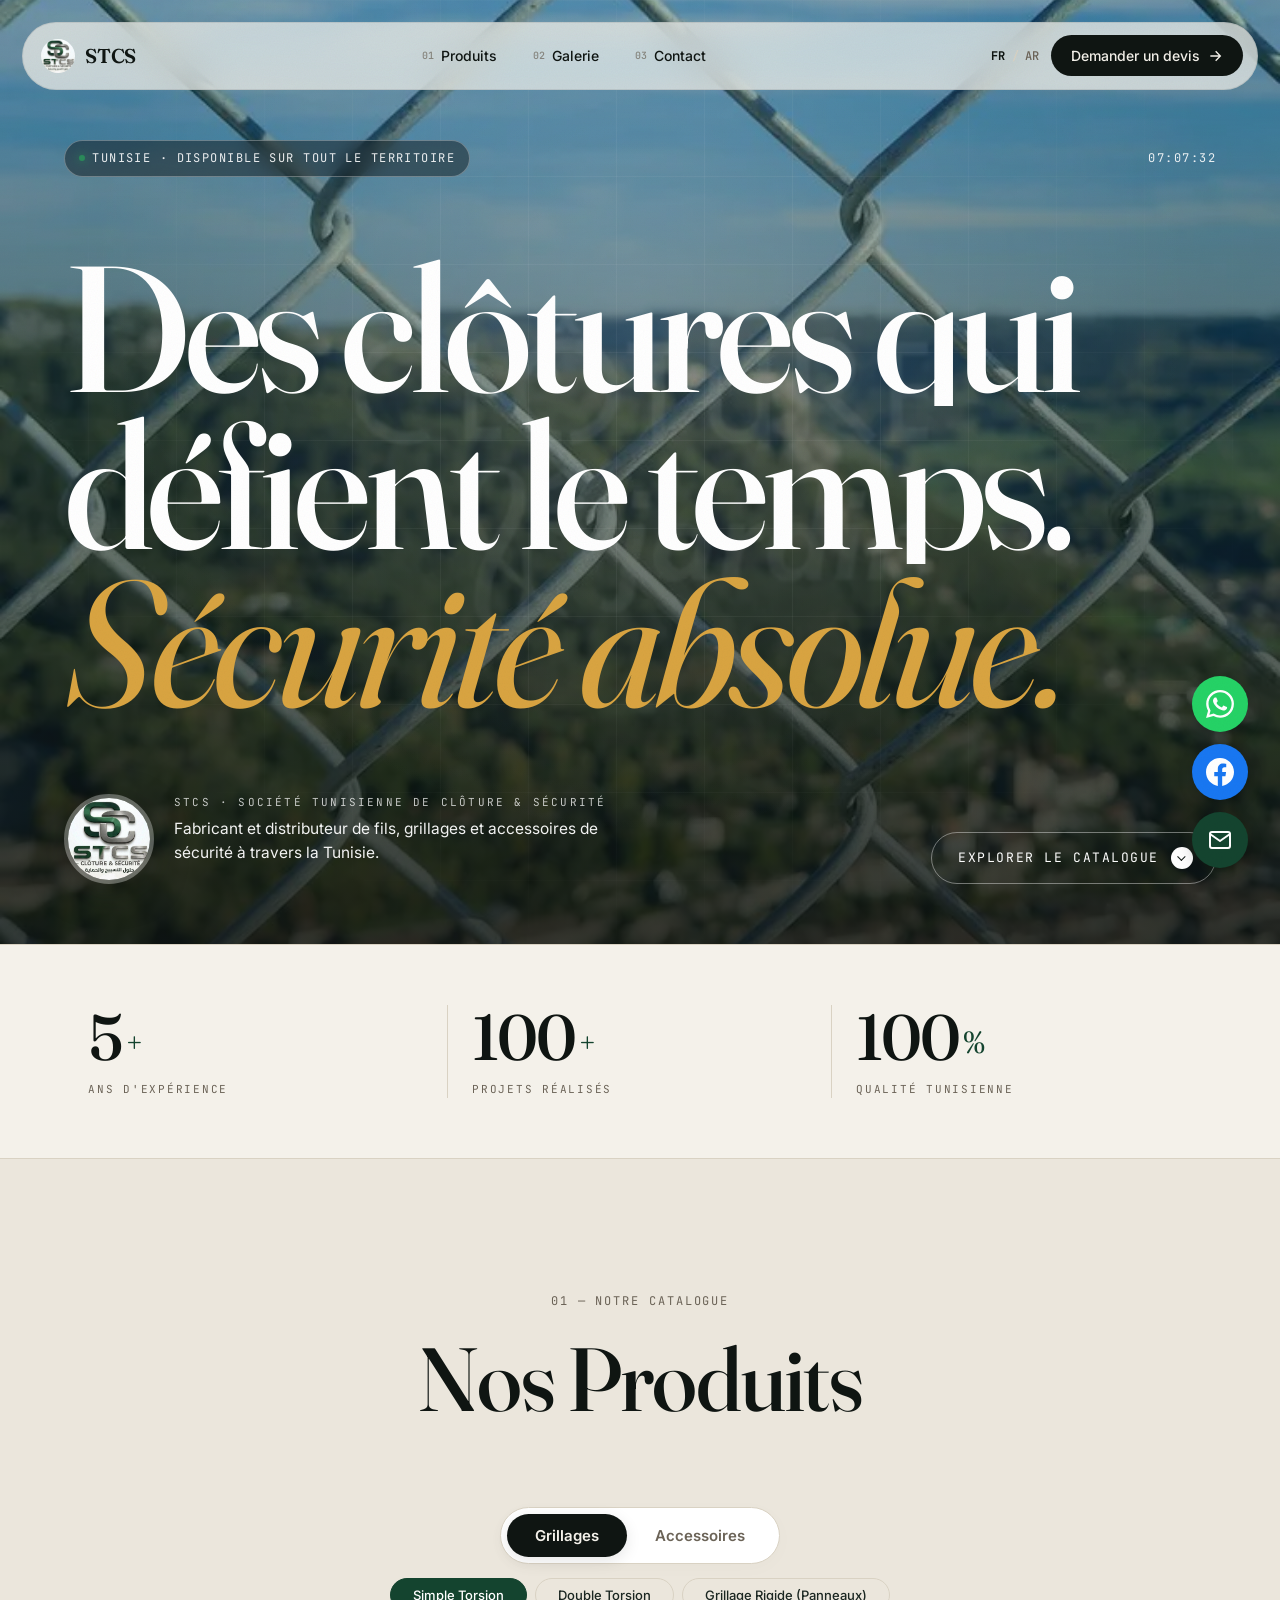
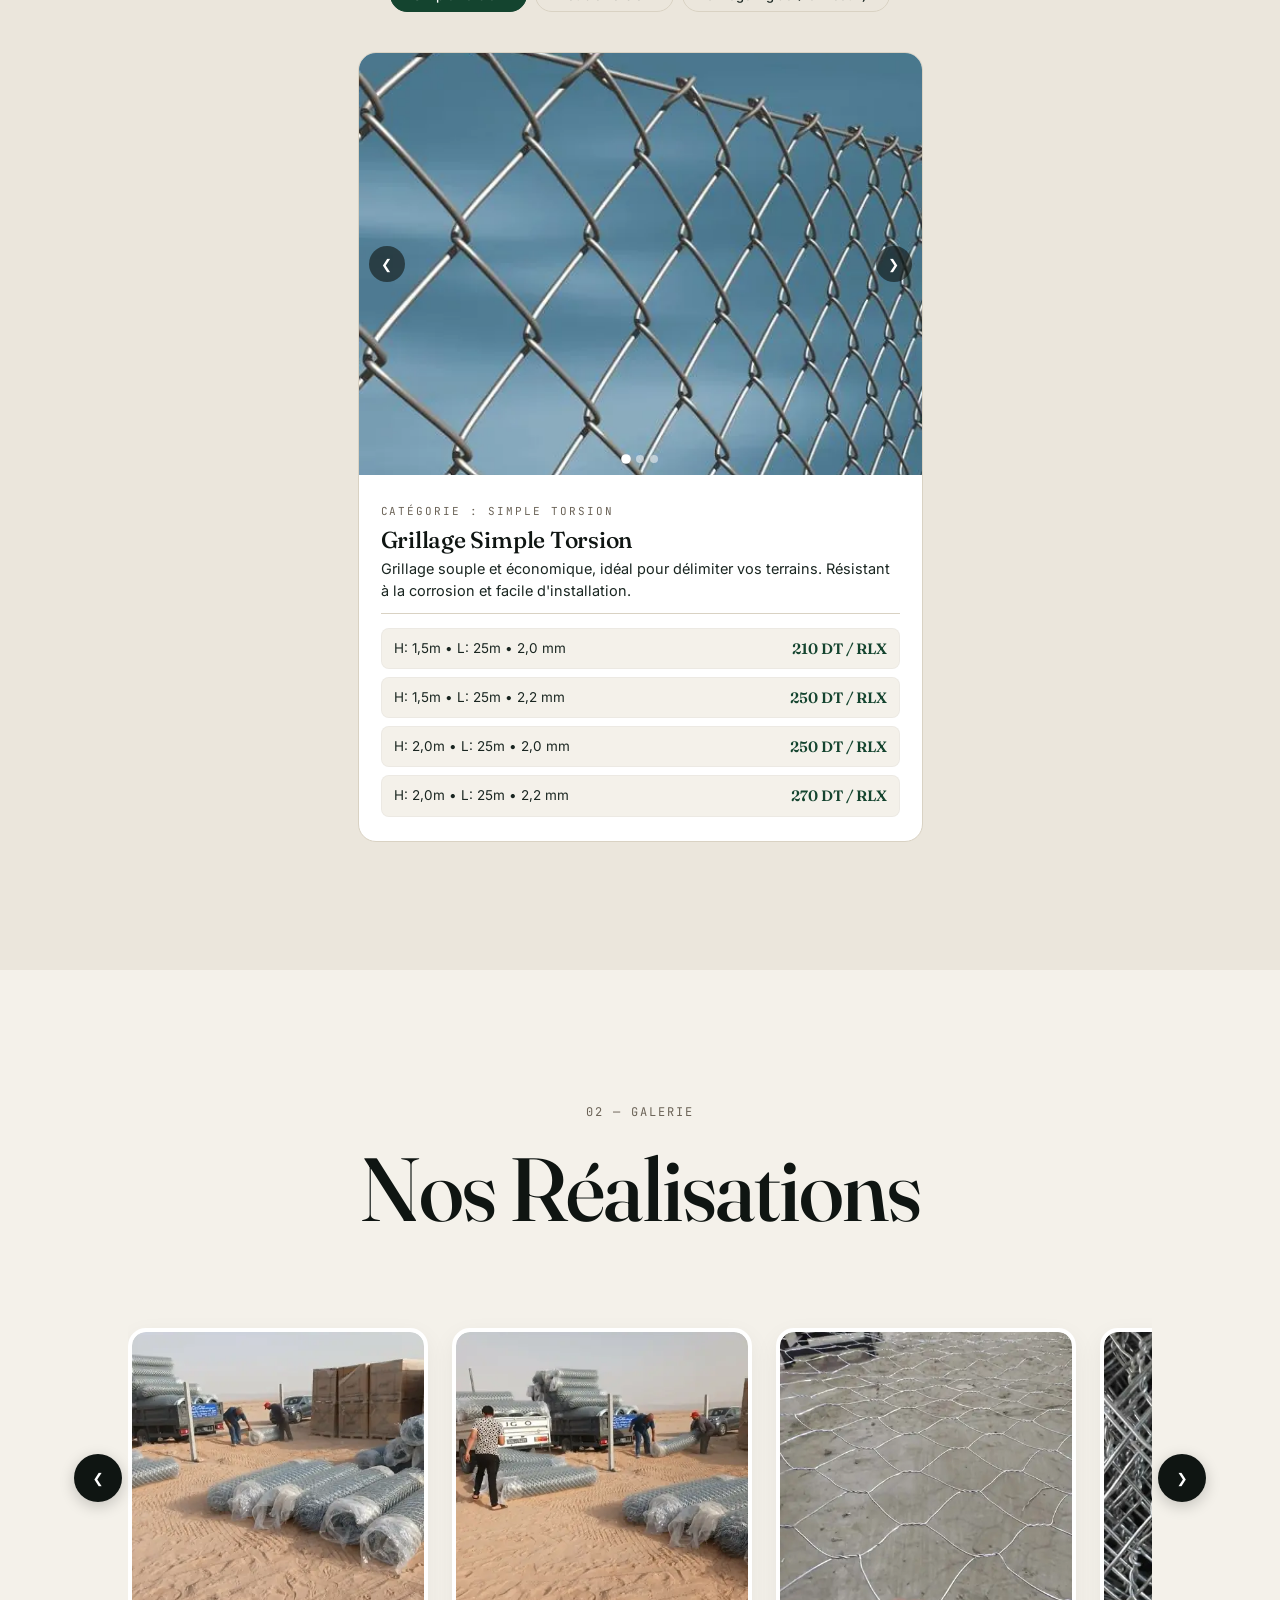
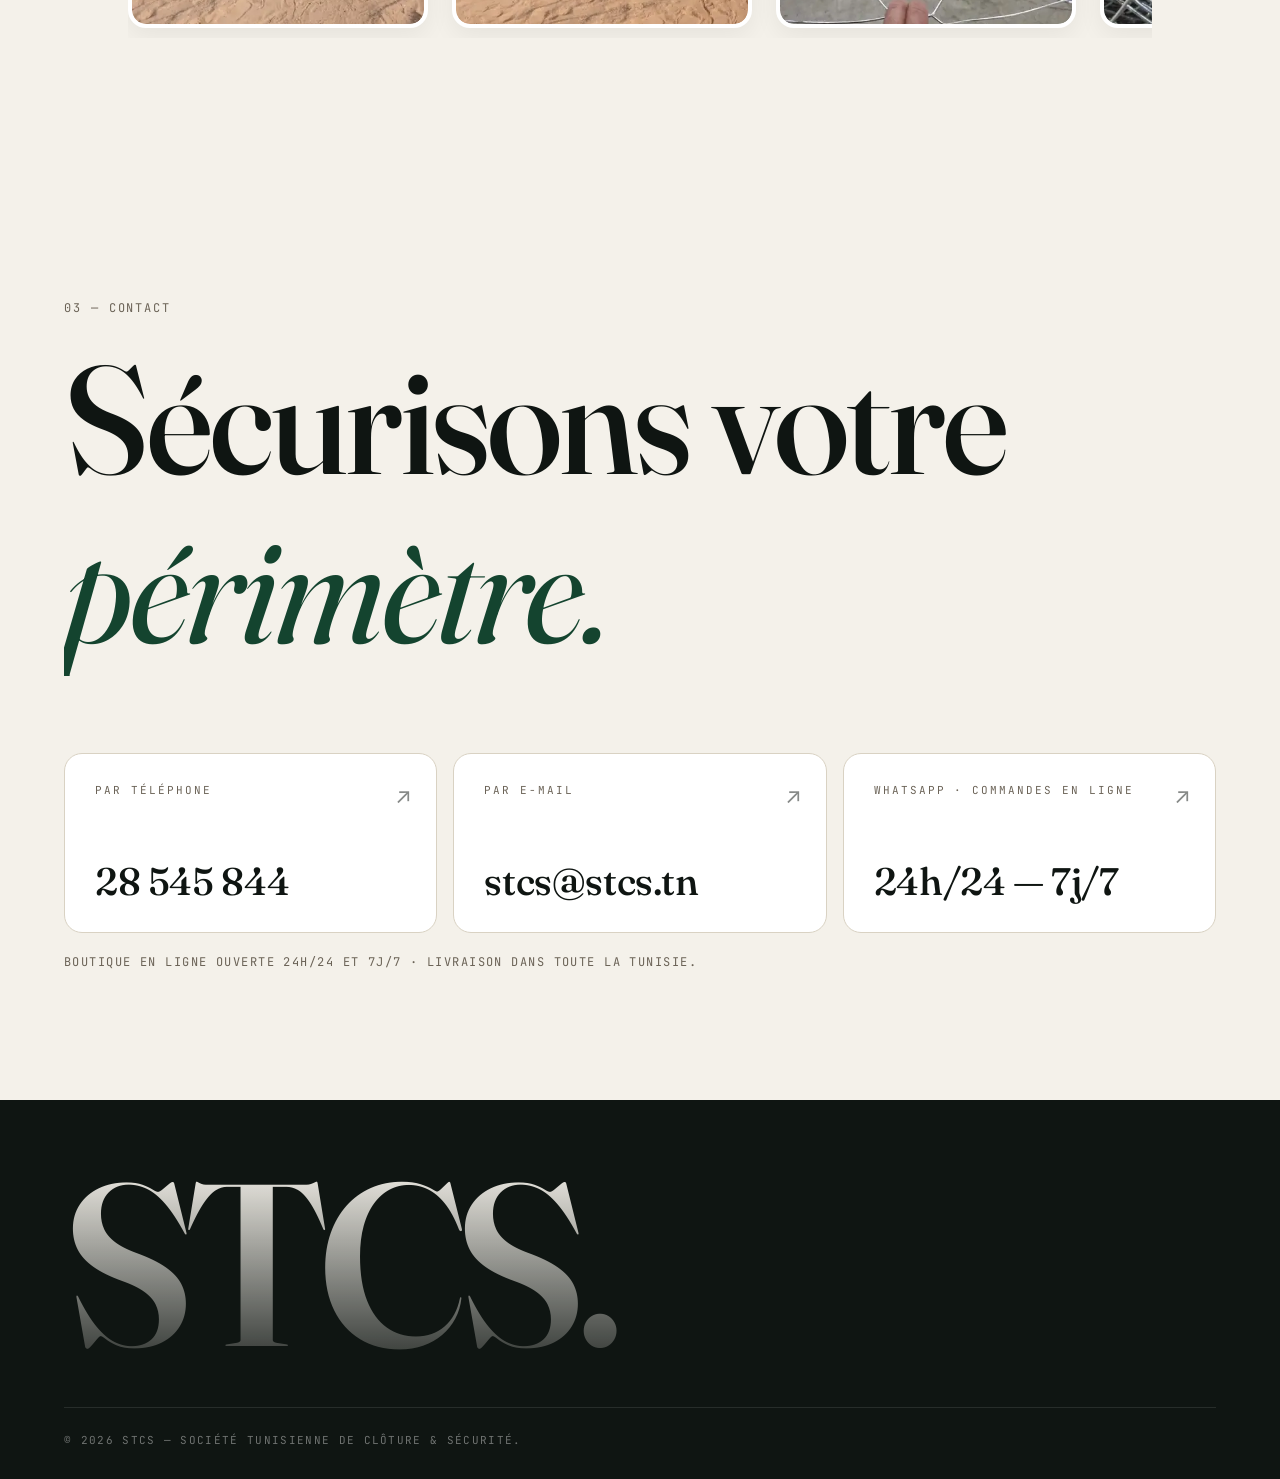
==== commit 3cce1ac7: "Domaine www.stcs.tn, boutique en ligne 24h/24 et corrections arabe - URL absolues : canonical, og:ur" ====
--- a/index.html
+++ b/index.html
@@ -12,12 +12,16 @@
 <meta property="og:site_name" content="STCS" />
 <meta property="og:title" content="STCS — Clôture & Sécurité en Tunisie" />
 <meta property="og:description" content="Grillage, panneaux rigides, fil galvanisé et fil barbelé. Devis instantané et livraison dans toute la Tunisie." />
-<meta property="og:image" content="assets/brand/logo.jpg" />
+<meta property="og:url" content="https://www.stcs.tn/" />
+<meta property="og:image" content="https://www.stcs.tn/assets/brand/logo.jpg" />
 <meta property="og:locale" content="fr_TN" />
 <meta property="og:locale:alternate" content="ar_TN" />
 <meta name="twitter:card" content="summary" />
 
-<link rel="alternate" hreflang="ar" href="index-ar.html" />
+<link rel="canonical" href="https://www.stcs.tn/" />
+<link rel="alternate" hreflang="fr" href="https://www.stcs.tn/" />
+<link rel="alternate" hreflang="ar" href="https://www.stcs.tn/index-ar.html" />
+<link rel="alternate" hreflang="x-default" href="https://www.stcs.tn/" />
 <link rel="preconnect" href="https://fonts.googleapis.com">
 <link rel="preconnect" href="https://fonts.gstatic.com" crossorigin>
 <link href="https://fonts.googleapis.com/css2?family=Fraunces:opsz,wght@9..144,400;500;600;700&family=Inter:wght@300;400;500;600;700&family=JetBrains+Mono:wght@400;500&display=swap" rel="stylesheet">
@@ -38,13 +42,31 @@
 <script type="application/ld+json">
 {
   "@context": "https://schema.org",
-  "@type": "LocalBusiness",
+  "@type": "OnlineStore",
   "name": "STCS — Société Tunisienne de Clôture & Sécurité",
+  "alternateName": "STCS",
   "description": "Fabricant et distributeur de grillages, panneaux rigides, fil galvanisé et fil barbelé en Tunisie.",
+  "url": "https://www.stcs.tn/",
+  "logo": "https://www.stcs.tn/assets/brand/logo.jpg",
+  "image": "https://www.stcs.tn/assets/products/simple-torsion-2.webp",
   "telephone": "+216 28 545 844",
   "email": "stcs@stcs.tn",
+  "inLanguage": "fr",
   "areaServed": { "@type": "Country", "name": "Tunisie" },
-  "address": { "@type": "PostalAddress", "addressCountry": "TN" },
+  "contactPoint": {
+    "@type": "ContactPoint",
+    "contactType": "customer service",
+    "telephone": "+216 28 545 844",
+    "email": "stcs@stcs.tn",
+    "availableLanguage": ["French", "Arabic"],
+    "areaServed": "TN",
+    "hoursAvailable": {
+      "@type": "OpeningHoursSpecification",
+      "dayOfWeek": ["Monday", "Tuesday", "Wednesday", "Thursday", "Friday", "Saturday", "Sunday"],
+      "opens": "00:00",
+      "closes": "23:59"
+    }
+  },
   "sameAs": ["https://www.facebook.com/profile.php?id=61593095852095"]
 }
 </script>
@@ -185,7 +207,9 @@
     <div class="contact-grid">
       <a class="contact-tile" href="tel:+21628545844"><span class="ct-label">Par téléphone</span><strong dir="ltr">28 545 844</strong><span class="ct-arrow" aria-hidden="true">↗</span></a>
       <a class="contact-tile" href="mailto:stcs@stcs.tn"><span class="ct-label">Par e-mail</span><strong dir="ltr">stcs@stcs.tn</strong><span class="ct-arrow" aria-hidden="true">↗</span></a>
-    </div>
+      <a class="contact-tile contact-tile--wa" href="https://wa.me/21628545844" target="_blank" rel="noopener noreferrer"><span class="ct-label">WhatsApp · Commandes en ligne</span><strong>24h/24 — 7j/7</strong><span class="ct-arrow" aria-hidden="true">↗</span></a>
+    </div>
+    <p class="contact-note">Boutique en ligne ouverte 24h/24 et 7j/7 · Livraison dans toute la Tunisie.</p>
   </section>
 
   <!-- FOOTER -->
--- a/styles.css
+++ b/styles.css
@@ -402,7 +402,7 @@
 }
 
 /* ---------- Contact ---------- */
-.contact-grid{ display:grid; grid-template-columns: repeat(2, 1fr); gap: 16px; max-width: 1400px; margin: 0 auto; }
+.contact-grid{ display:grid; grid-template-columns: repeat(3, 1fr); gap: 16px; max-width: 1400px; margin: 0 auto; }
 .contact-tile{ background: var(--white); border: 1px solid var(--line); border-radius: var(--radius); padding: 28px 30px 30px; min-height: 180px; display:flex; flex-direction:column; justify-content: space-between; position: relative; overflow: hidden; transition: background .5s, color .5s, transform .5s var(--ease); }
 .contact-tile:hover{ background: var(--ink); color: var(--bg); transform: translateY(-4px); }
 .contact-tile:hover .ct-label { color: rgba(255,255,255,.5); }
@@ -410,7 +410,9 @@
 .contact-tile strong{ font-family: var(--f-display); font-weight: 500; font-size: clamp(28px, 3vw, 44px); letter-spacing: -.01em; line-height: 1.1; }
 .ct-arrow{ position: absolute; top: 24px; right: 24px; font-size: 22px; opacity: .5; transition: transform .4s var(--ease), opacity .4s; }
 .contact-tile:hover .ct-arrow{ transform: translate(4px,-4px); opacity: 1; }
-@media (max-width: 640px){ .contact-grid{ grid-template-columns: 1fr; } }
+@media (max-width: 900px){ .contact-grid{ grid-template-columns: 1fr; } }
+.contact-note{ max-width: 1400px; margin: 20px auto 0; font-family: var(--f-mono); font-size: 12px; letter-spacing: .12em; text-transform: uppercase; color: var(--mute); }
+[dir="rtl"] .contact-note{ font-family: var(--f-sans); letter-spacing: 0; font-size: 14px; }
 
 /* ---------- Footer ---------- */
 .footer{ background: var(--ink); color: var(--bg); padding: 60px var(--pad-x) 30px; position: relative; overflow: hidden; }
@@ -775,3 +777,15 @@
   .preloader { display: none; }
   .js .reveal-line { opacity: 1; transform: none; }
 }
+
+/* Arabe : pas de police monospace ni d'espacement entre les lettres
+   (cela casse les liaisons de l'écriture arabe) */
+[dir="rtl"] .eyebrow, [dir="rtl"] .ct-label, [dir="rtl"] .pc-cat, [dir="rtl"] .stat p,
+[dir="rtl"] .hero-kicker, [dir="rtl"] .hero-meta .pill, [dir="rtl"] .scroll-hint,
+[dir="rtl"] .footer-bottom, [dir="rtl"] .preloader-caption {
+  font-family: var(--f-sans); letter-spacing: 0; text-transform: none;
+}
+[dir="rtl"] .eyebrow, [dir="rtl"] .ct-label, [dir="rtl"] .pc-cat, [dir="rtl"] .stat p { font-size: 13px; }
+[dir="rtl"] .ct-arrow { right: auto; left: 24px; }
+[dir="rtl"] .social-float { right: auto; left: 2rem; }
+@media (max-width: 640px){ [dir="rtl"] .social-float { left: 1.5rem; } }
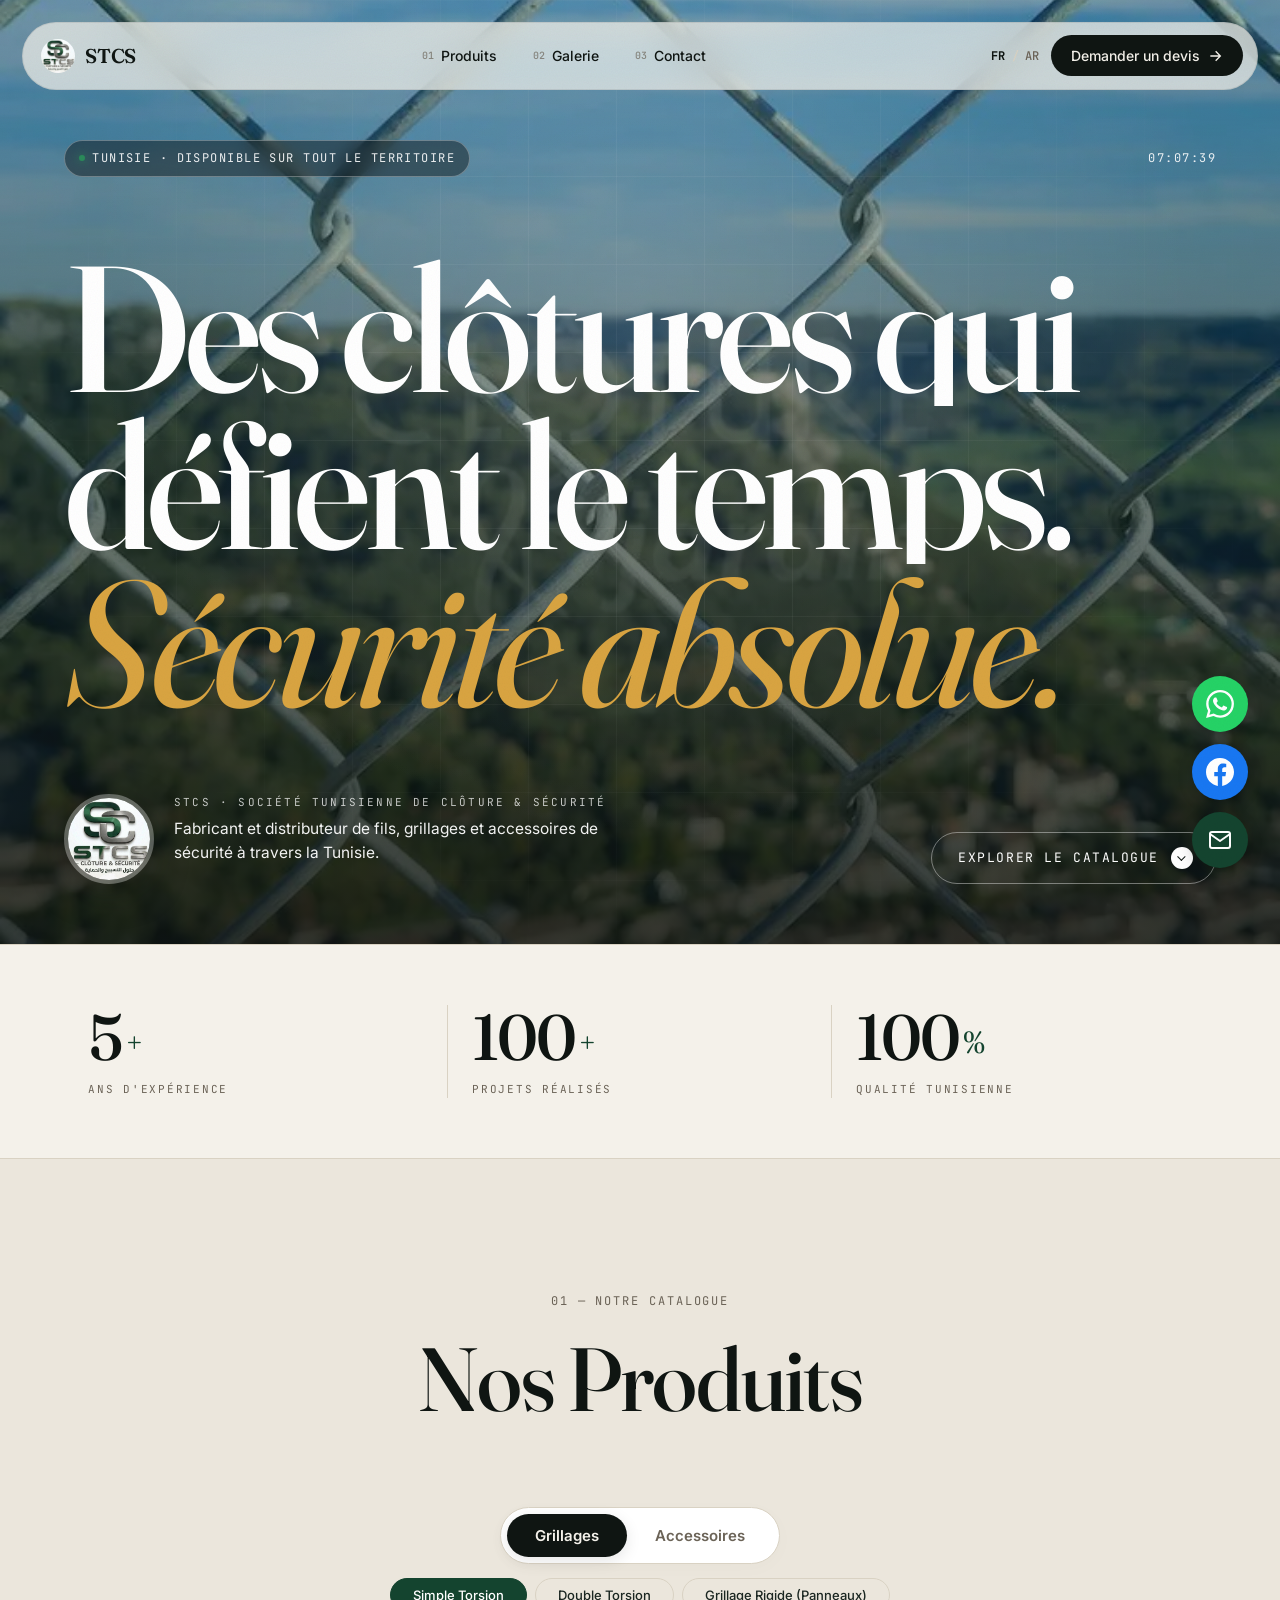
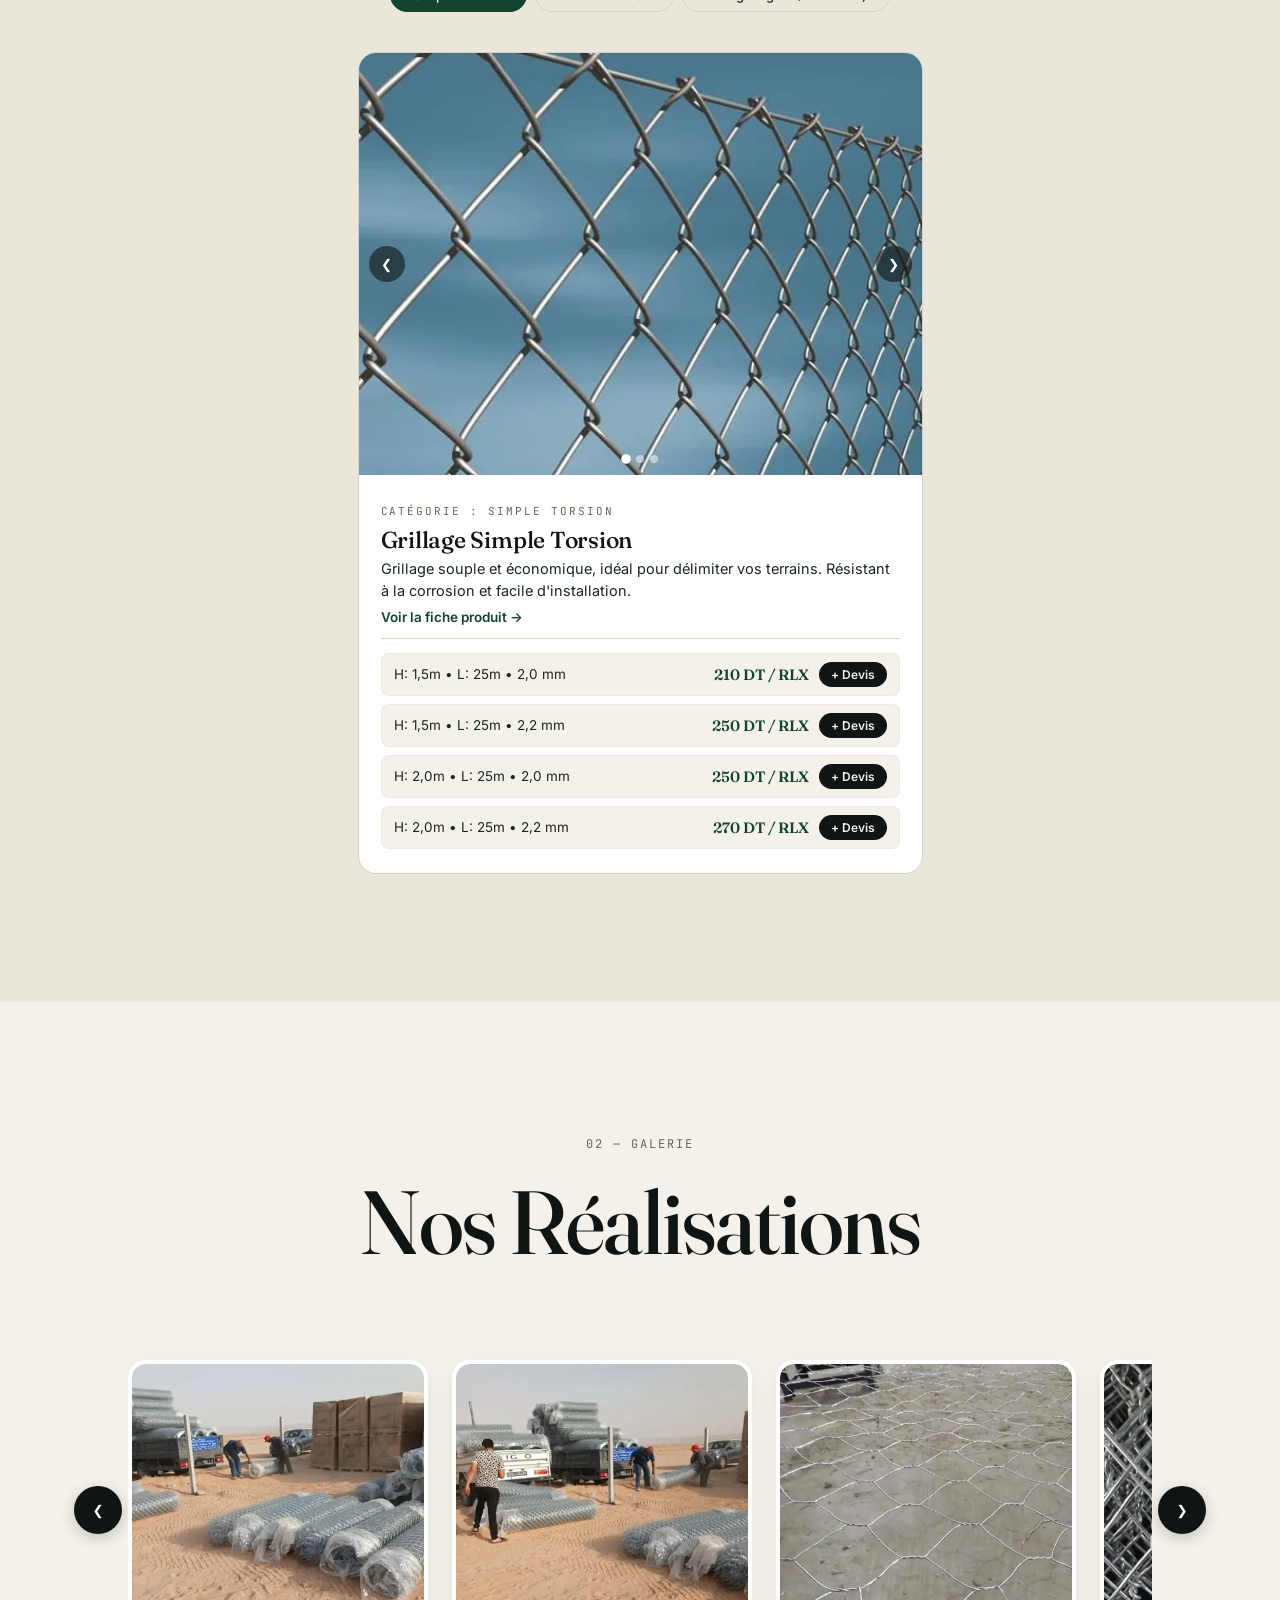
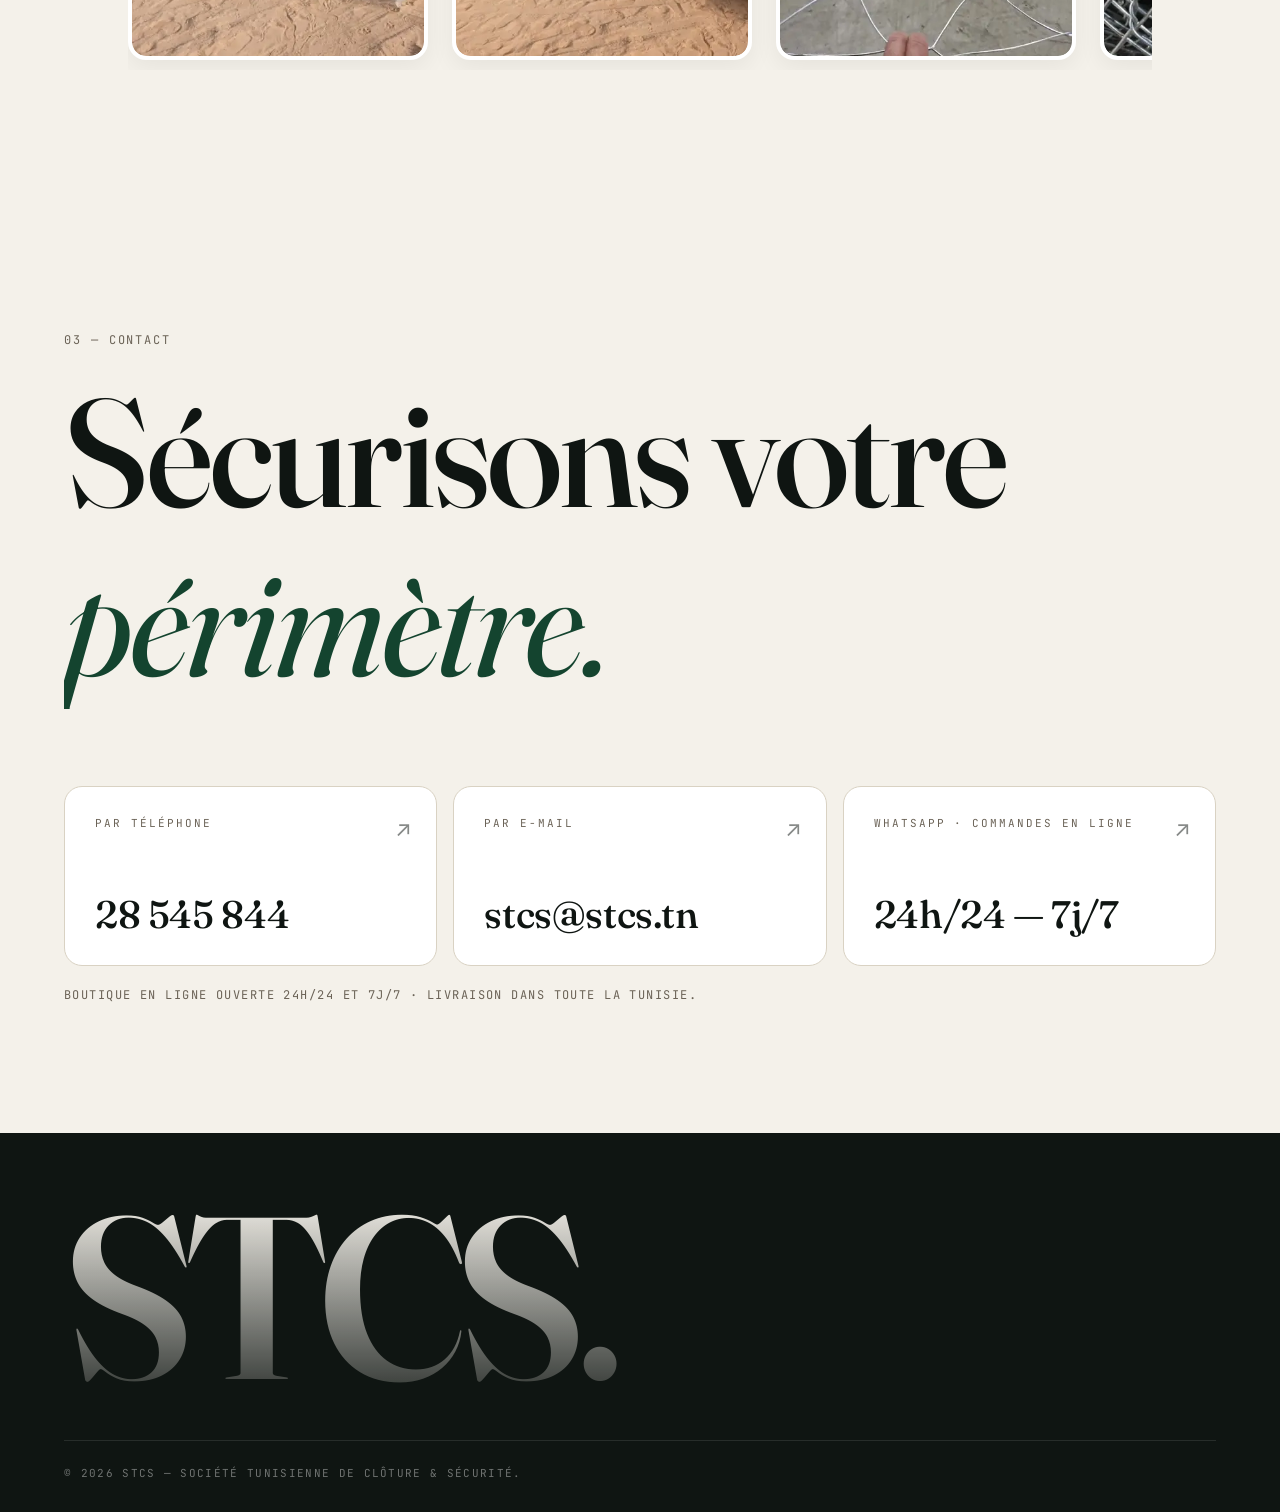
==== commit 0ae542f7: "Fiches produits FR/AR, bouton « + Devis » et coordonnées dans le devis - Bouton « + Devis » sur chaq" ====
--- a/index.html
+++ b/index.html
@@ -261,6 +261,16 @@
       </div>
       <p class="panier-note">Prix indicatifs. Le devis final vous sera confirmé sur WhatsApp.</p>
 
+      <fieldset class="devis-client">
+        <legend class="devis-label">3. Vos coordonnées <span class="devis-optionnel">(facultatif, pour une réponse plus rapide)</span></legend>
+        <div class="devis-client-grid">
+          <input type="text" id="devis-nom" class="devis-input" placeholder="Votre nom" autocomplete="name" aria-label="Votre nom">
+          <select id="devis-gouvernorat" class="devis-input" aria-label="Gouvernorat de livraison">
+            <option value="">Gouvernorat de livraison…</option>
+          </select>
+        </div>
+      </fieldset>
+
       <button type="button" id="devis-envoyer" class="btn btn--primary">
         Demander un devis final
         <svg viewBox="0 0 24 24" width="18" height="18" fill="none" stroke="currentColor" stroke-width="2" aria-hidden="true"><path d="M5 12h14M13 5l7 7-7 7"/></svg>
--- a/styles.css
+++ b/styles.css
@@ -789,3 +789,73 @@
 [dir="rtl"] .ct-arrow { right: auto; left: 24px; }
 [dir="rtl"] .social-float { right: auto; left: 2rem; }
 @media (max-width: 640px){ [dir="rtl"] .social-float { left: 1.5rem; } }
+
+/* ---------- Bouton « + Devis » sur chaque ligne de prix ---------- */
+.spec-row { flex-wrap: wrap; gap: 6px 12px; }
+.spec-actions { display: flex; align-items: center; gap: 10px; margin-inline-start: auto; }
+.spec-add {
+  background: var(--ink); color: var(--bg); border-radius: 100px;
+  padding: 5px 12px; font-size: 12px; font-weight: 600; white-space: nowrap;
+  transition: background .25s;
+}
+.spec-add:hover { background: var(--green); }
+.product-card h3 a { color: inherit; }
+.product-card h3 a:hover { color: var(--green); }
+.pc-link { display: inline-block; margin-top: 4px; font-size: 13.5px; font-weight: 600; color: var(--green); }
+.pc-link:hover { text-decoration: underline; }
+@keyframes highlight { 0%, 100% { box-shadow: 0 0 0 0 rgba(42,138,90,0); } 30% { box-shadow: 0 0 0 4px rgba(42,138,90,.35); } }
+.devis-input.is-highlight { animation: highlight 1.2s ease; border-color: var(--green-glow); }
+
+/* ---------- Coordonnées dans le devis ---------- */
+.devis-client { border: none; padding: 0; margin: 0 0 16px; }
+.devis-client legend { padding: 0; }
+.devis-optionnel { font-weight: 400; color: var(--mute); font-size: 12.5px; }
+.devis-client-grid { display: grid; grid-template-columns: 1fr 1fr; gap: 10px; }
+@media (max-width: 520px) { .devis-client-grid { grid-template-columns: 1fr; } }
+
+/* ---------- Fiches produits ---------- */
+.product-page { padding-top: clamp(120px, 14vw, 170px); background: var(--bg-2); }
+.breadcrumb {
+  max-width: 1300px; margin: 0 auto 28px; display: flex; flex-wrap: wrap; gap: 8px;
+  font-size: 13px; color: var(--mute);
+}
+.breadcrumb a:hover { color: var(--ink); text-decoration: underline; }
+.breadcrumb [aria-current] { color: var(--ink); font-weight: 600; }
+.product-page-grid {
+  max-width: 1300px; margin: 0 auto; display: grid;
+  grid-template-columns: minmax(0, 1fr) minmax(0, 1fr); gap: clamp(28px, 4vw, 64px); align-items: start;
+}
+.product-page-title {
+  font-family: var(--f-display); font-weight: 500; font-size: clamp(40px, 5.5vw, 80px);
+  line-height: 1; letter-spacing: -.02em; margin: 16px 0 20px; color: var(--ink);
+}
+[dir="rtl"] .product-page-title { font-weight: 700; line-height: 1.2; letter-spacing: 0; }
+.product-page-lead { font-size: clamp(16px, 1.3vw, 19px); line-height: 1.6; color: var(--ink-2); margin: 0 0 20px; max-width: 58ch; }
+.product-page-points { list-style: none; padding: 0; margin: 0 0 28px; display: grid; gap: 10px; }
+.product-page-points li { position: relative; padding-inline-start: 26px; font-size: 15px; color: var(--ink-2); }
+.product-page-points li::before {
+  content: ""; position: absolute; inset-inline-start: 0; top: .45em; width: 12px; height: 7px;
+  border-inline-start: 2px solid var(--green); border-bottom: 2px solid var(--green); transform: rotate(-45deg);
+}
+[dir="rtl"] .product-page-points li::before { transform: rotate(45deg); }
+.product-page-actions { display: flex; flex-wrap: wrap; gap: 12px; }
+.product-page-actions .btn { width: auto; padding: 15px 26px; font-size: 15px; }
+.btn--whatsapp { background: #25D366; color: #fff; border: none; }
+.btn--whatsapp:hover { background: #1ebe5b; }
+.product-detail .product-card { flex: none; width: 100%; animation: none; }
+.product-detail .product-card:hover { transform: none; }
+@media (max-width: 900px) { .product-page-grid { grid-template-columns: 1fr; } }
+
+.related { padding-top: 60px; padding-bottom: 60px; }
+.related-title { max-width: 1300px; margin: 0 auto 20px; font-family: var(--f-display); font-weight: 500; font-size: clamp(26px, 3vw, 40px); }
+[dir="rtl"] .related-title { font-weight: 700; }
+.related-list {
+  max-width: 1300px; margin: 0 auto; padding: 0; list-style: none;
+  display: grid; grid-template-columns: repeat(auto-fill, minmax(240px, 1fr)); gap: 12px;
+}
+.related-list a {
+  display: flex; justify-content: space-between; align-items: center; gap: 12px;
+  padding: 18px 20px; background: var(--white); border: 1px solid var(--line); border-radius: 12px;
+  font-weight: 600; transition: background .3s, color .3s;
+}
+.related-list a:hover { background: var(--ink); color: var(--bg); }
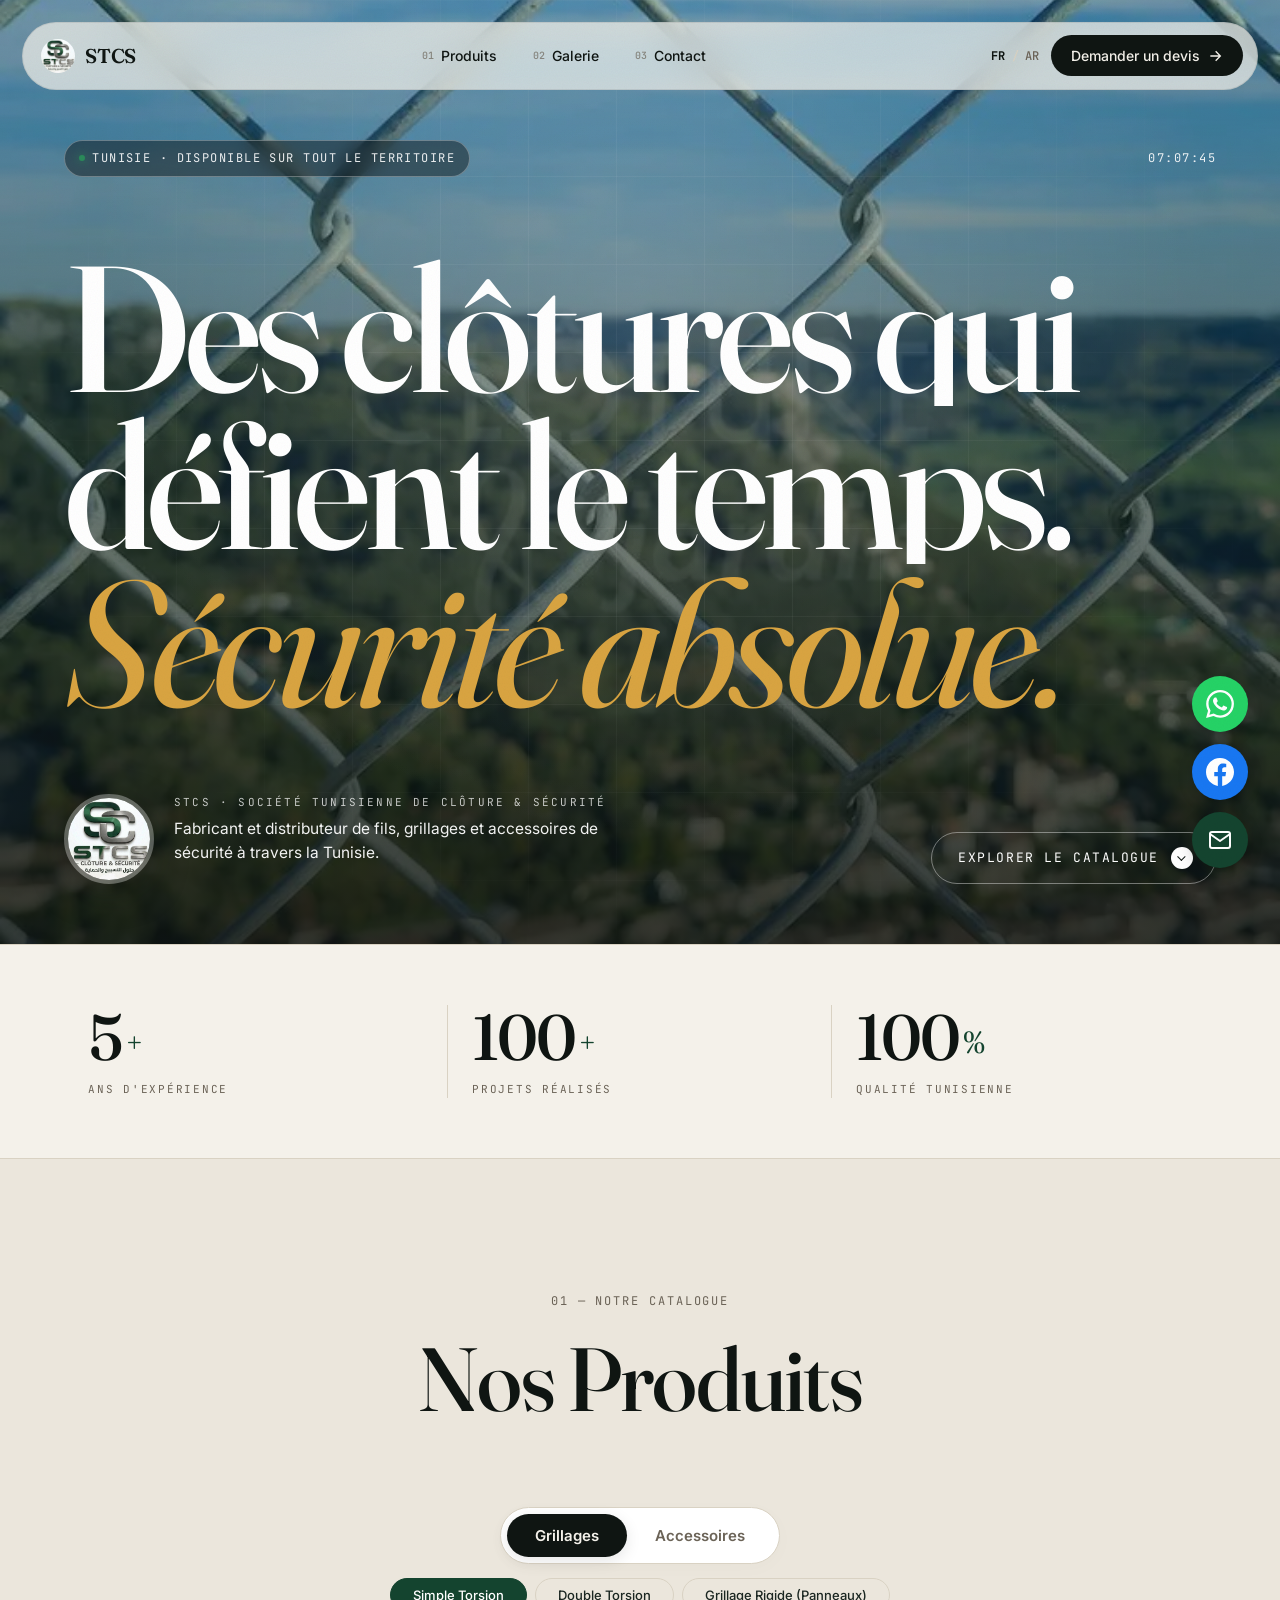
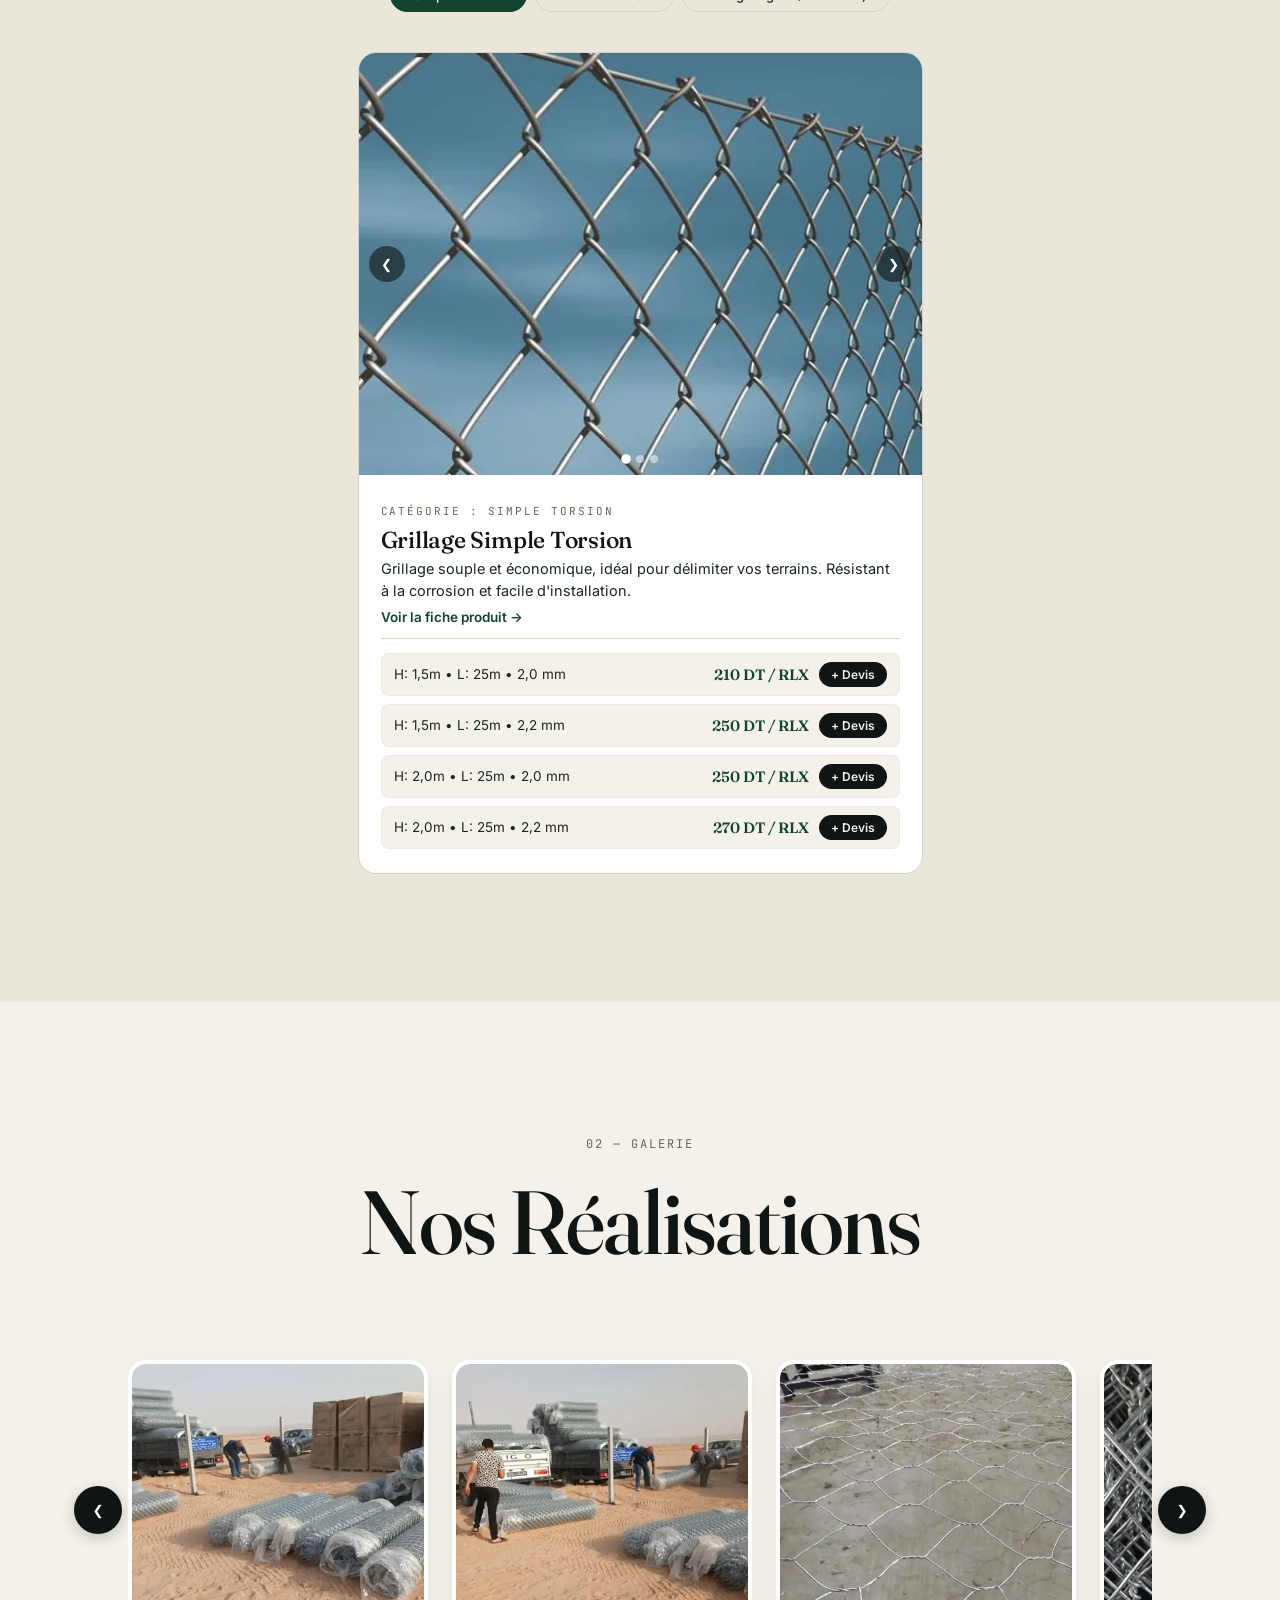
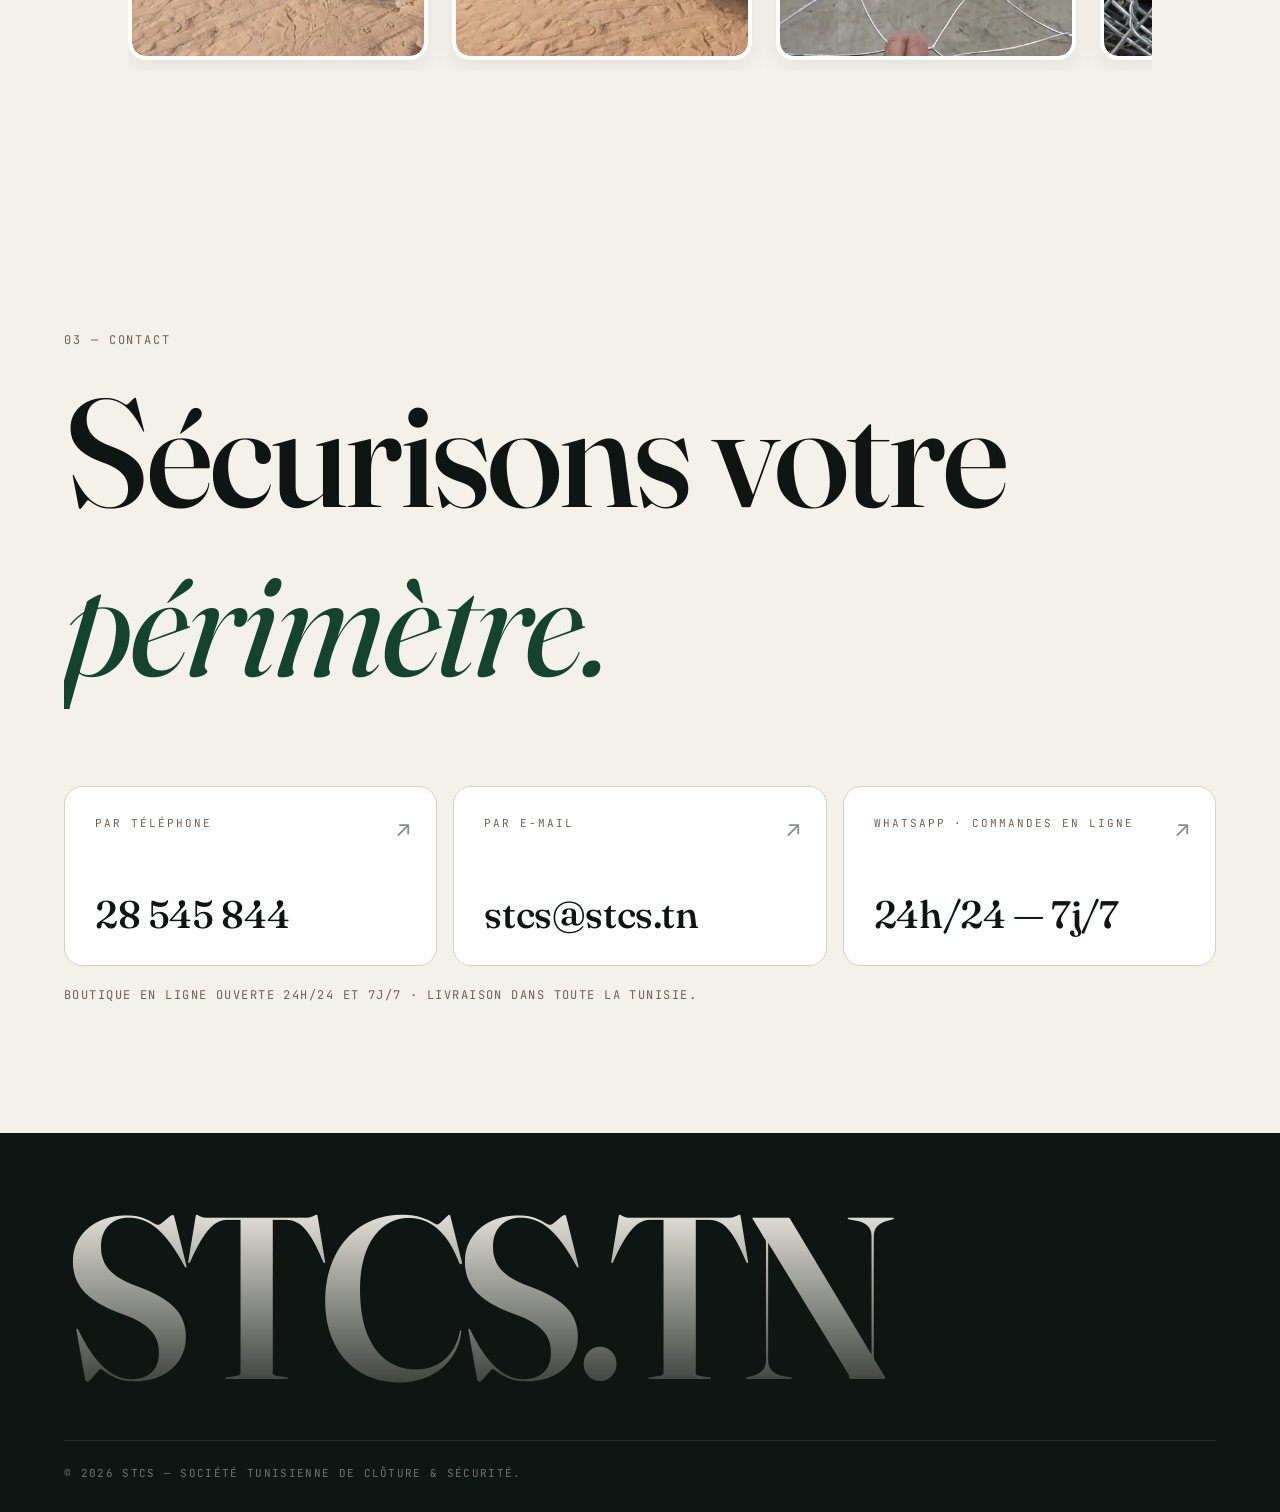
==== commit da037199: "Update footer text from 'STCS.' to 'STCS.TN' .TN" ====
--- a/index.html
+++ b/index.html
@@ -214,7 +214,7 @@
 
   <!-- FOOTER -->
   <footer class="footer">
-    <div class="footer-top"><p class="footer-mark" aria-hidden="true">STCS.</p></div>
+    <div class="footer-top"><p class="footer-mark" aria-hidden="true">STCS.TN</p></div>
     <div class="footer-bottom"><span>© <span id="year"></span> STCS — Société Tunisienne de Clôture &amp; Sécurité.</span></div>
   </footer>
 </main>
